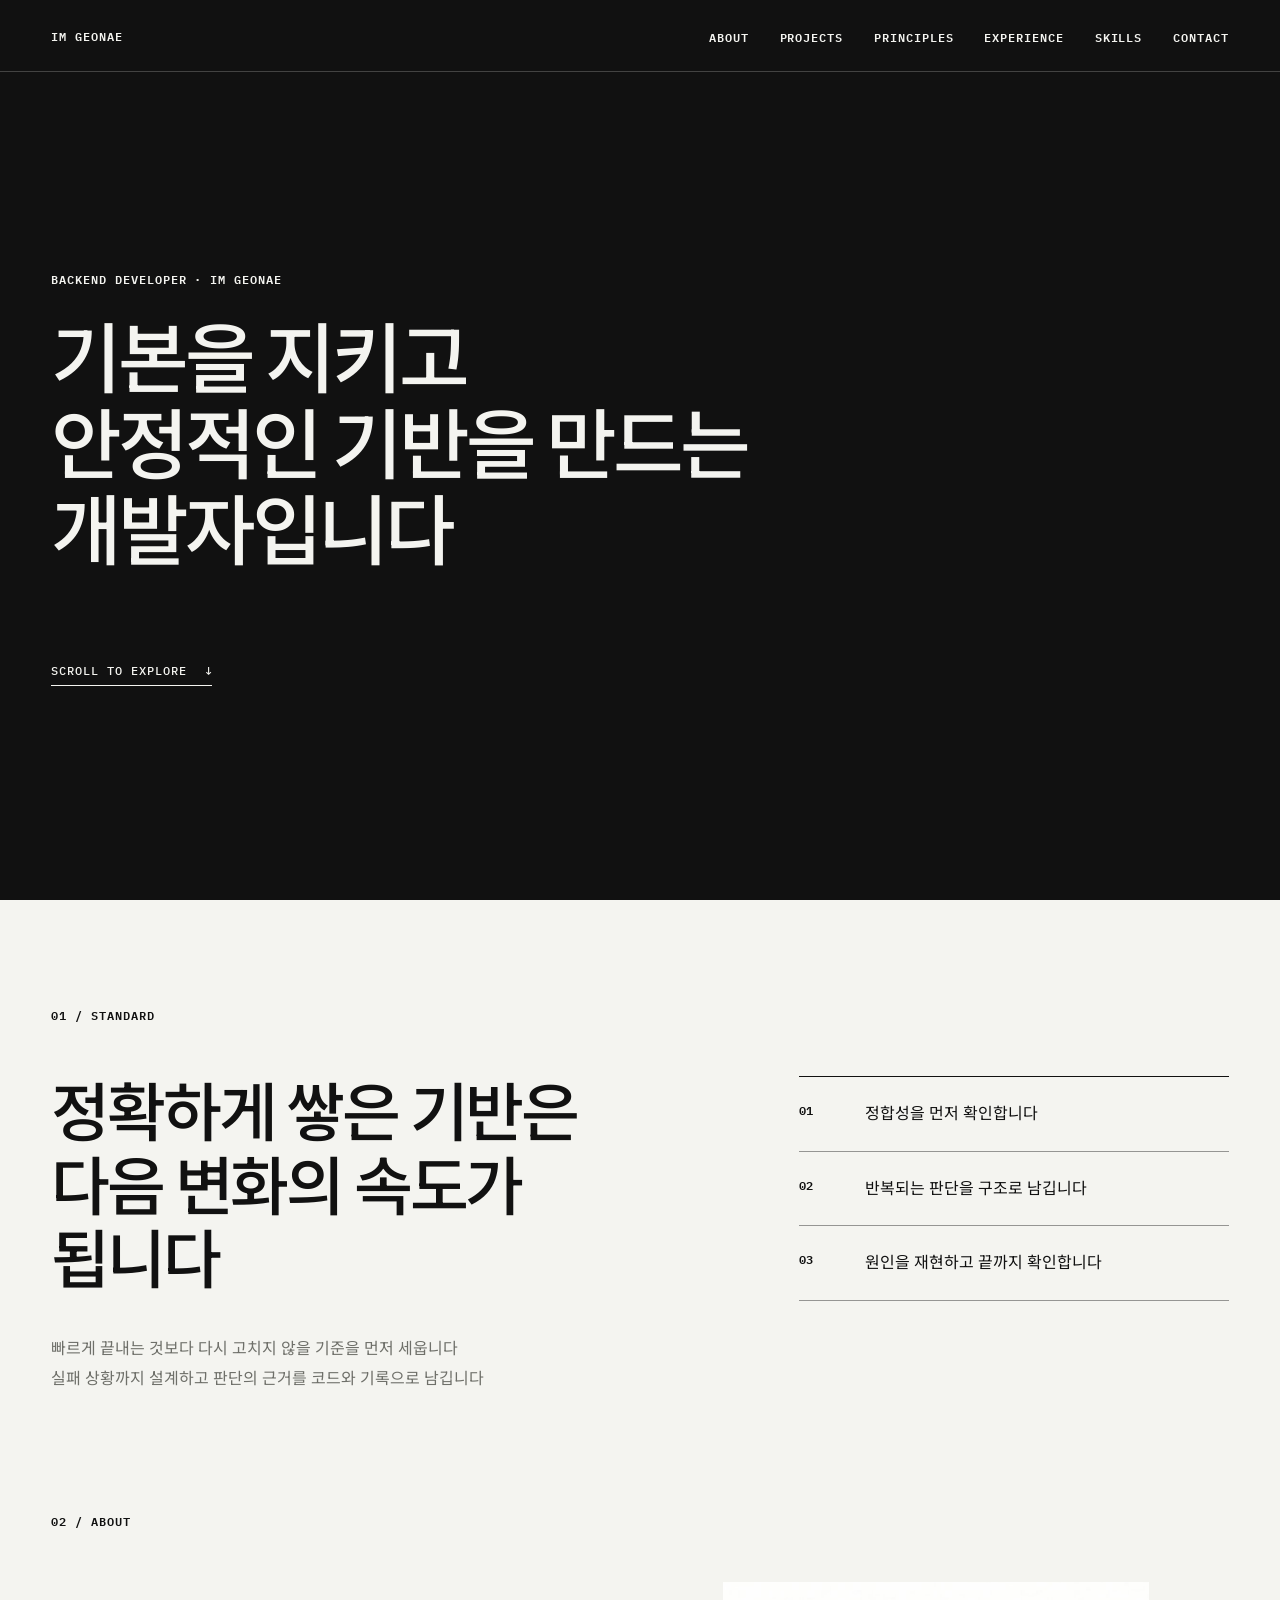
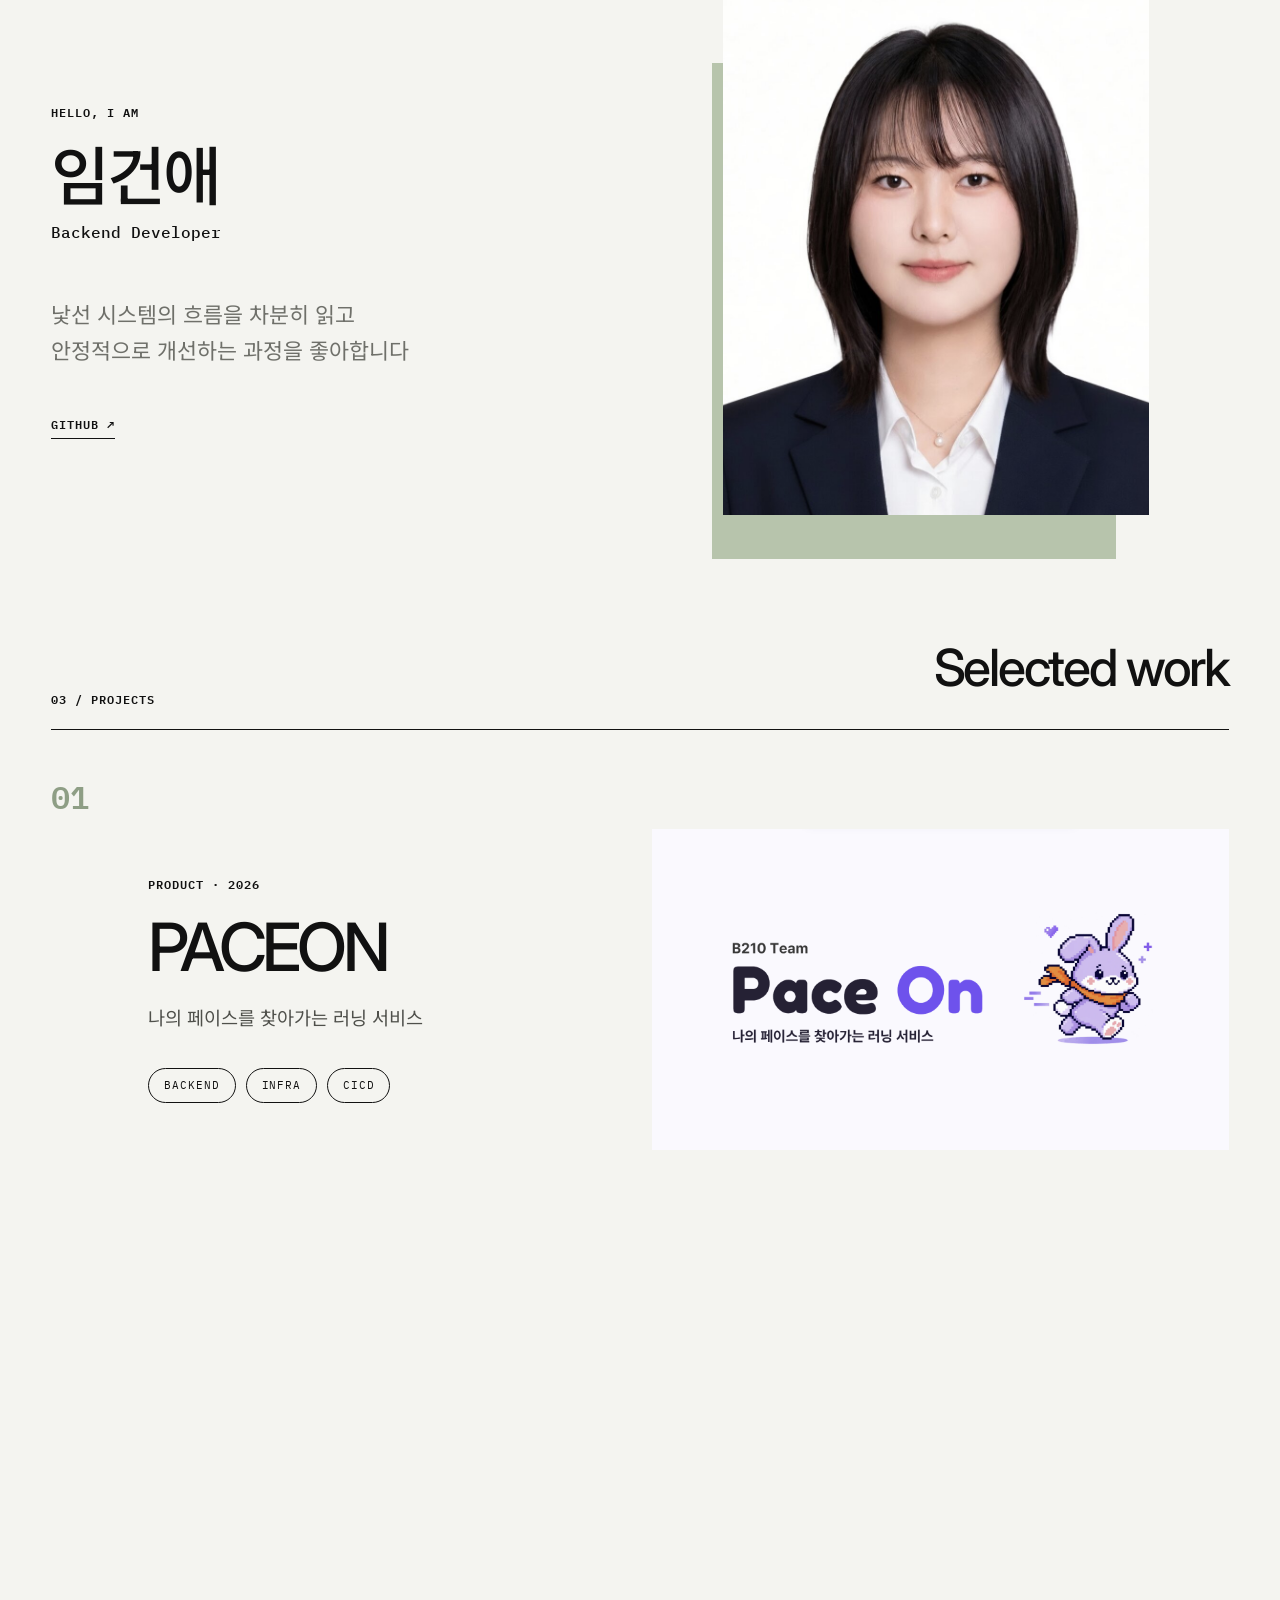
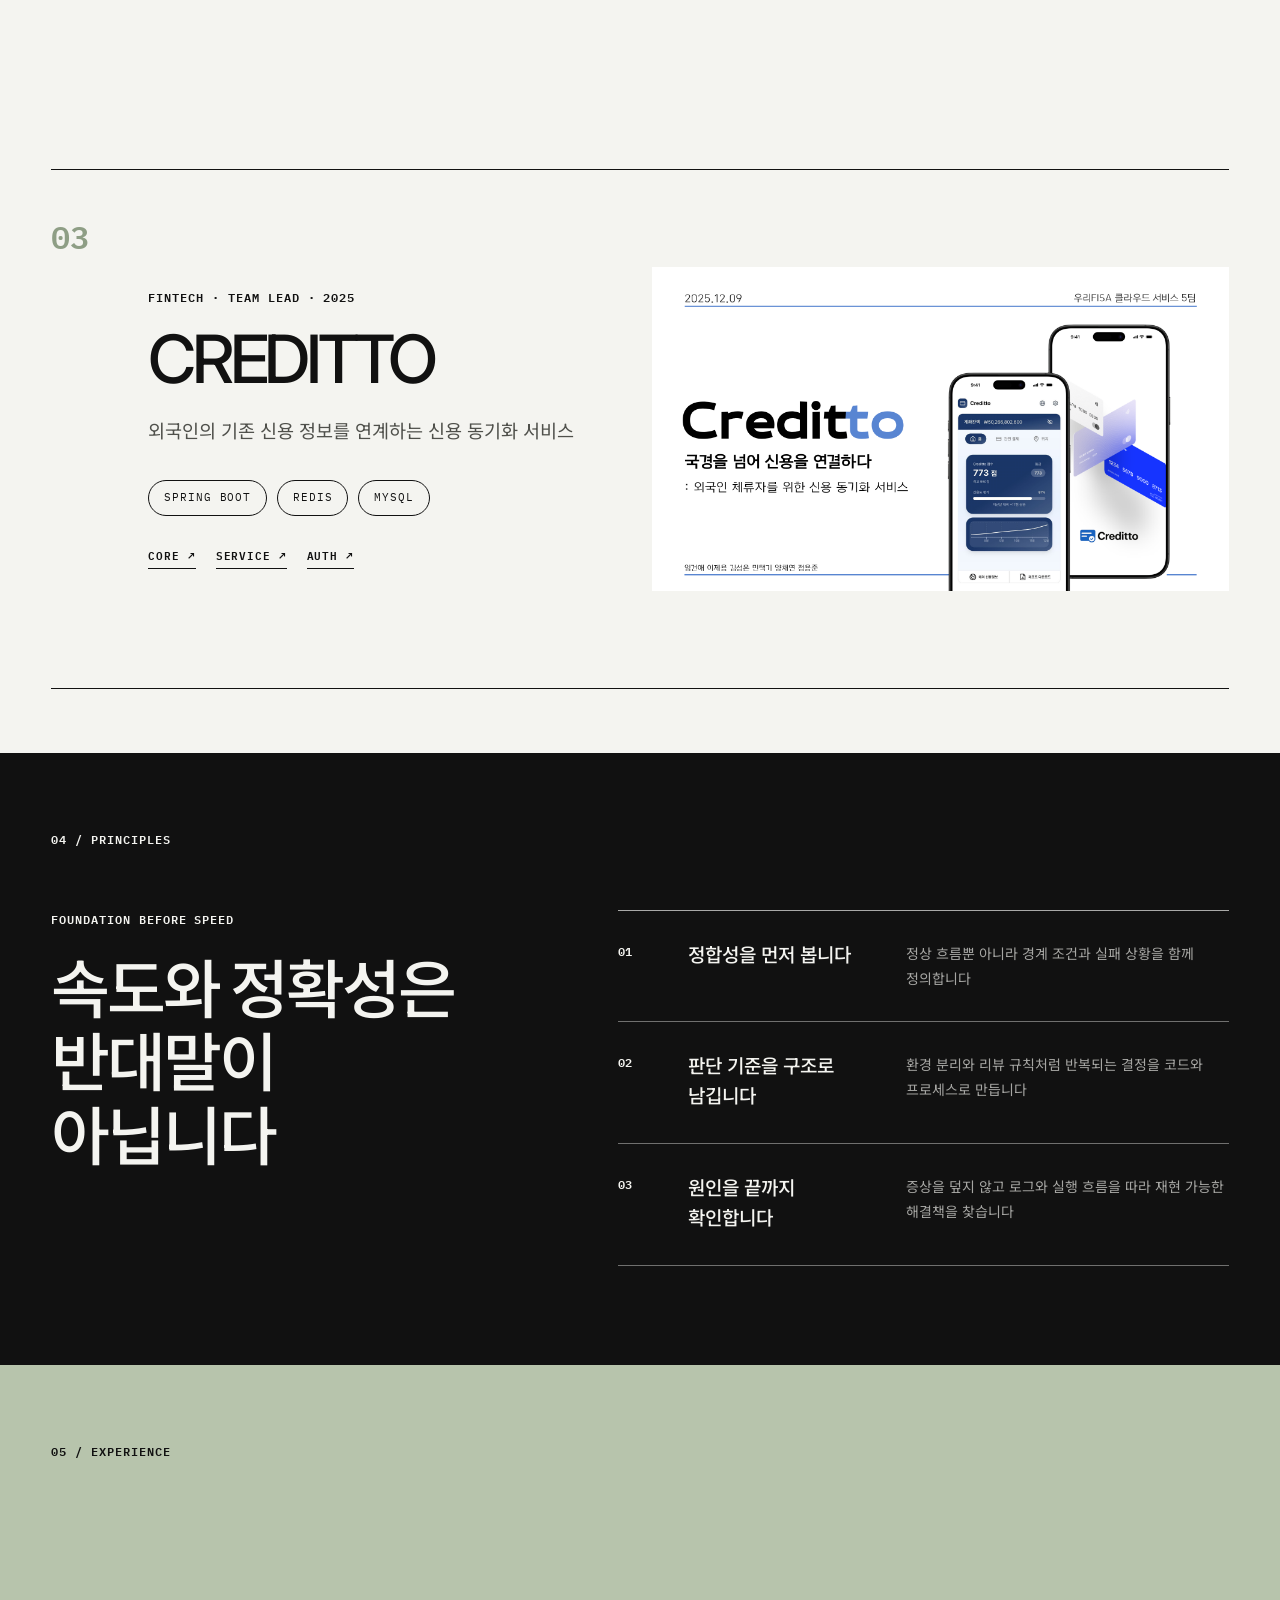
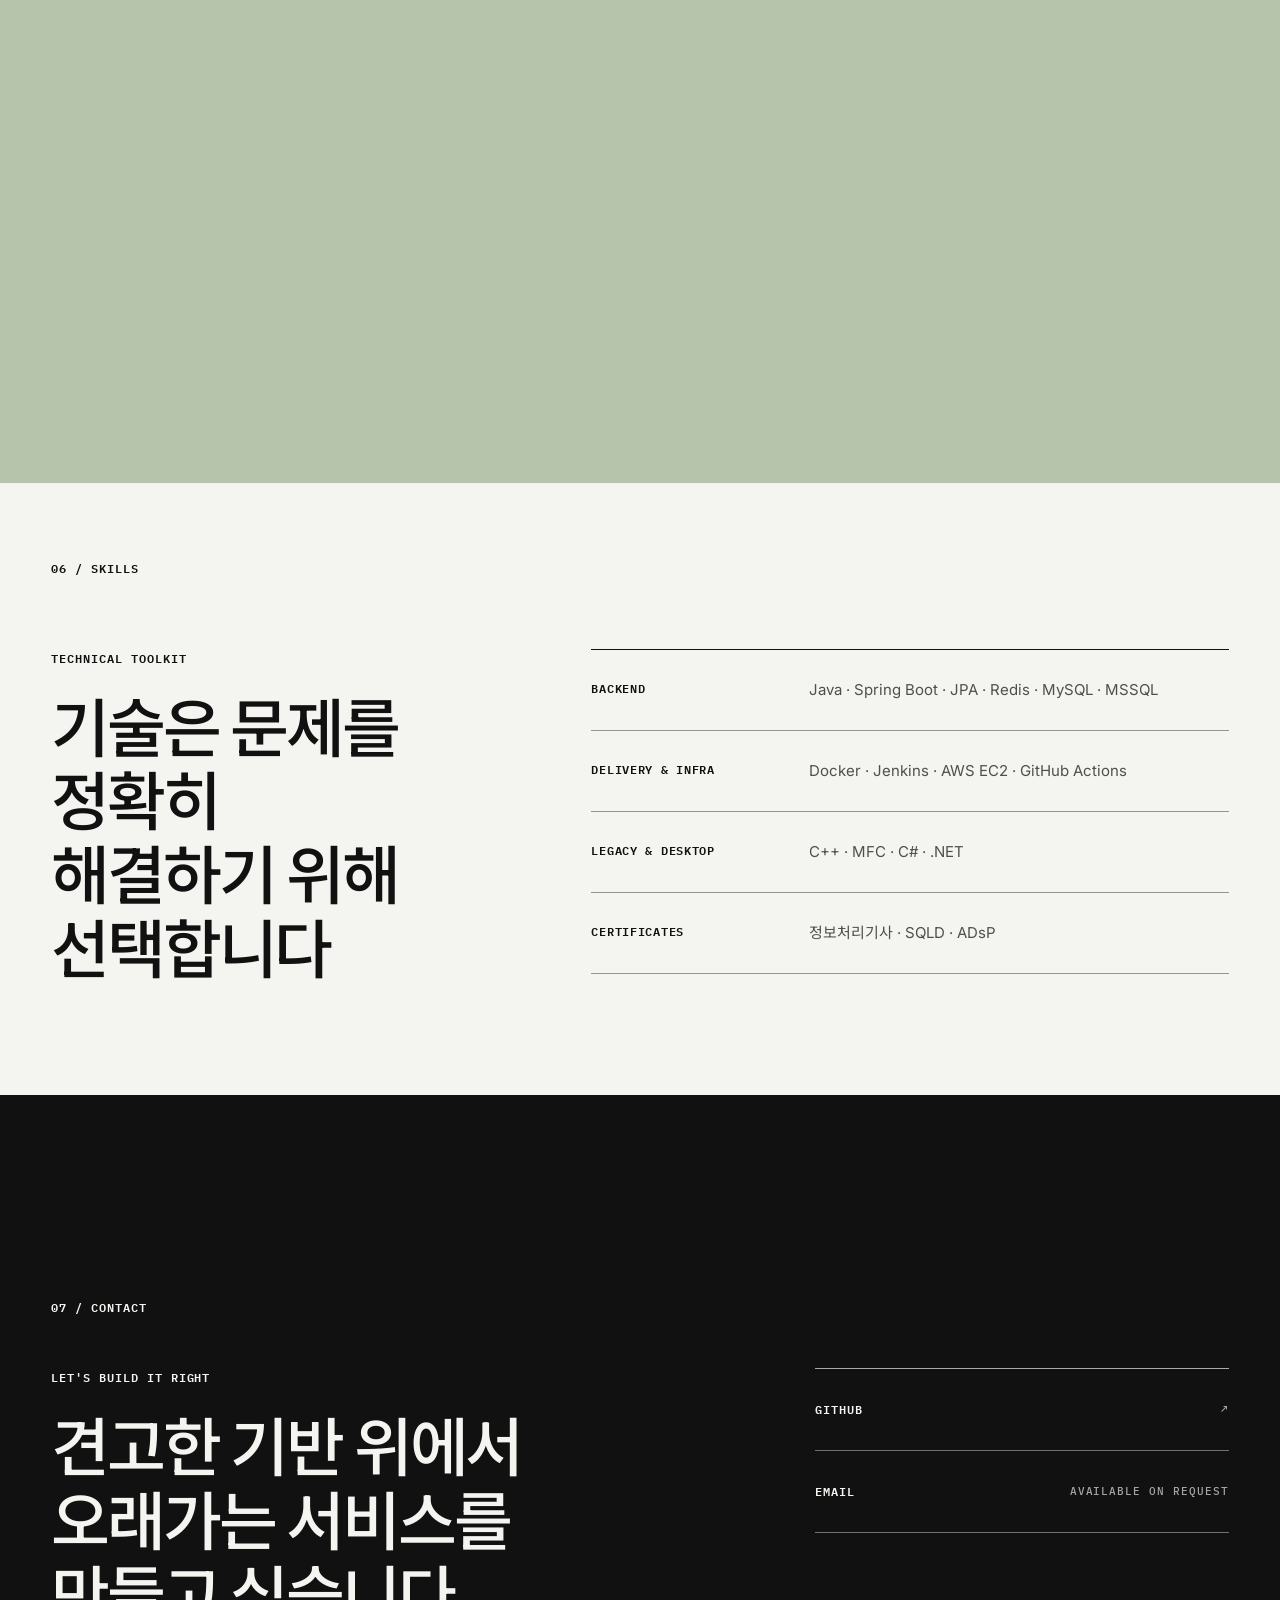
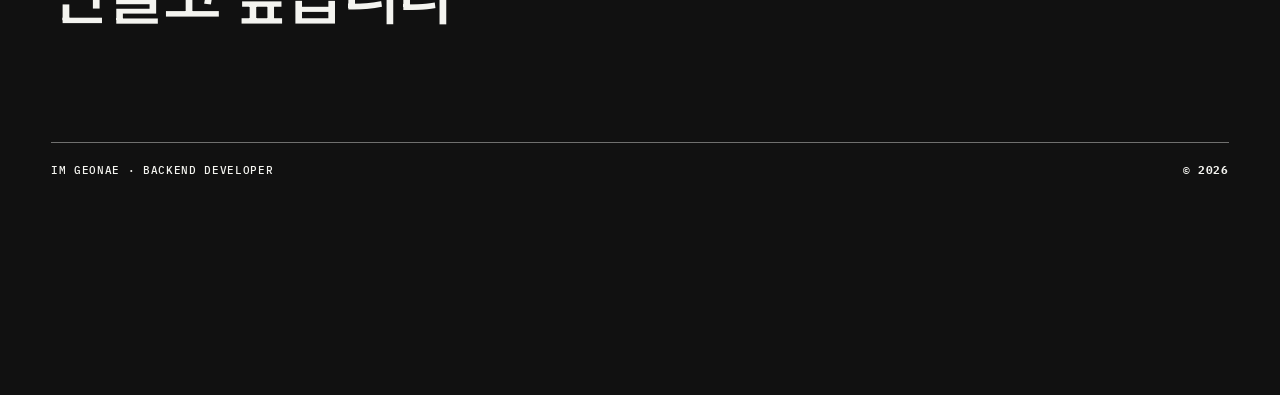
==== index.html @ 6688922f "Tighten about section spacing" ====
<!doctype html>
<html lang="ko">
  <head>
    <meta charset="UTF-8" />
    <meta name="viewport" content="width=device-width, initial-scale=1.0" />
    <meta name="description" content="기본과 안정성을 중시하는 백엔드 개발자 임건애의 포트폴리오" />
    <meta name="theme-color" content="#111111" />
    <link rel="icon" type="image/svg+xml" href="assets/favicon.svg" />
    <meta property="og:title" content="임건애 | Backend Developer" />
    <meta property="og:description" content="정확한 기반으로 오래가는 시스템을 만듭니다" />
    <meta property="og:type" content="website" />
    <meta property="og:url" content="https://wo-oaw.github.io" />
    <link rel="canonical" href="https://wo-oaw.github.io" />
    <link rel="preconnect" href="https://fonts.googleapis.com" />
    <link rel="preconnect" href="https://fonts.gstatic.com" crossorigin />
    <link href="https://fonts.googleapis.com/css2?family=IBM+Plex+Mono:wght@400;500;600&amp;family=Inter:wght@400;500;600;700&amp;family=Noto+Sans+KR:wght@400;500;600;700&amp;display=swap" rel="stylesheet" />
    <link rel="stylesheet" href="styles.css?v=20261018-about-spacing-1" />
    <title>임건애 | Backend Developer</title>
  </head>
  <body>
    <a class="skip-link" href="#main">본문으로 바로가기</a>

    <header class="site-header" data-header>
      <a class="brand" href="#top" aria-label="처음으로">IM GEONAE</a>
      <button class="menu-button" type="button" aria-expanded="false" aria-controls="site-nav">
        <span>MENU</span>
      </button>
      <nav class="site-nav" id="site-nav" aria-label="주요 메뉴">
        <a href="#about">ABOUT</a>
        <a href="#projects">PROJECTS</a>
        <a href="#principles">PRINCIPLES</a>
        <a href="#experience">EXPERIENCE</a>
        <a href="#skills">SKILLS</a>
        <a href="#contact">CONTACT</a>
      </nav>
    </header>

    <main id="main">
      <section class="intro dark-section" id="top" data-theme="dark" aria-labelledby="intro-title">
        <div class="intro-inner reveal">
          <p class="eyebrow">BACKEND DEVELOPER · IM GEONAE</p>
          <h1 id="intro-title">기본을 지키고<br />안정적인 기반을 <span class="mobile-line">만드는</span><br />개발자입니다</h1>
          <a class="text-link" href="#about">SCROLL TO EXPLORE <span aria-hidden="true">↓</span></a>
        </div>
      </section>

      <section class="statement section-shell" data-theme="light" aria-labelledby="statement-title">
        <div class="section-index">01 / STANDARD</div>
        <div class="statement-copy reveal">
          <h2 id="statement-title">정확하게 쌓은 기반은<br />다음 변화의 속도가 됩니다</h2>
          <p>빠르게 끝내는 것보다 다시 고치지 않을 기준을 먼저 세웁니다<br />실패 상황까지 설계하고 판단의 근거를 코드와 기록으로 남깁니다</p>
        </div>
        <dl class="standard-list reveal">
          <div><dt>01</dt><dd>정합성을 먼저 확인합니다</dd></div>
          <div><dt>02</dt><dd>반복되는 판단을 구조로 남깁니다</dd></div>
          <div><dt>03</dt><dd>원인을 재현하고 끝까지 확인합니다</dd></div>
        </dl>
      </section>

      <section class="about section-shell" id="about" data-theme="light" aria-labelledby="about-title">
        <div class="section-index">02 / ABOUT</div>
        <div class="about-copy reveal">
          <p class="eyebrow">HELLO, I AM</p>
          <h2 id="about-title">임건애</h2>
          <p class="about-role">Backend Developer</p>
          <p class="about-description">낯선 시스템의 흐름을 차분히 읽고<br />안정적으로 개선하는 과정을 좋아합니다</p>
          <a class="inline-link" href="https://github.com/wo-oaw" target="_blank" rel="noreferrer">GITHUB <span aria-hidden="true">↗</span></a>
        </div>
        <figure class="portrait reveal">
          <span aria-hidden="true"></span>
          <img src="assets/profile-geonae.jpeg" alt="백엔드 개발자 임건애" />
        </figure>
      </section>

      <section class="projects section-shell" id="projects" data-theme="light" aria-labelledby="projects-title">
        <div class="projects-heading reveal">
          <div class="section-index">03 / PROJECTS</div>
          <h2 id="projects-title">Selected work</h2>
        </div>

        <article class="project-row reveal">
          <div class="project-number">01</div>
          <div class="project-copy">
            <p class="project-type">PRODUCT · 2026</p>
            <h3>PACEON</h3>
            <p class="project-summary">나의 페이스를 찾아가는 러닝 서비스</p>
            <ul class="tag-list" aria-label="PaceOn 기술 영역">
              <li>BACKEND</li><li>INFRA</li><li>CICD</li>
            </ul>
          </div>
          <a class="project-media paceon-media" href="projects/paceon/" aria-label="PaceOn 프로젝트 상세 보기">
            <img src="assets/paceon-cover.png" alt="PaceOn 러닝 서비스 대표 이미지" />
          </a>
        </article>

        <article class="project-row reveal">
          <div class="project-number">02</div>
          <div class="project-copy">
            <p class="project-type">AI REALTIME COMMUNICATION · 2026</p>
            <h3>CALL ME BABY</h3>
            <p class="project-summary">영상통화와 AI 대화 주제, 공동 그림판, 그림일기를 연결한 가족 서비스</p>
            <ul class="tag-list" aria-label="Call Me Baby 기술 영역">
              <li>BACKEND</li><li>REDIS</li><li>AWS</li>
            </ul>
          </div>
          <a class="project-media callmebaby-media" href="projects/callmebaby/" aria-label="Call Me Baby 프로젝트 상세 보기">
            <img src="assets/callmebaby/cover-slide.png" alt="멀　　리 있어도, 마음은 늘 가까이 — 콜미베이비 발표 표지" loading="lazy" />
          </a>
        </article>

        <article class="project-row reveal" id="creditto">
          <div class="project-number">03</div>
          <div class="project-copy">
            <p class="project-type">FINTECH · TEAM LEAD · 2025</p>
            <h3>CREDITTO</h3>
            <p class="project-summary">외국인의 기존 신용 정보를 연계하는 신용 동기화 서비스</p>
            <ul class="tag-list" aria-label="Creditto 기술 영역">
              <li>SPRING BOOT</li><li>REDIS</li><li>MYSQL</li>
            </ul>
            <div class="project-links" aria-label="Creditto 저장소">
              <a href="https://github.com/Creditto-FISA/Core-BE" target="_blank" rel="noreferrer">CORE ↗</a>
              <a href="https://github.com/Creditto-FISA/Creditto-BE" target="_blank" rel="noreferrer">SERVICE ↗</a>
              <a href="https://github.com/Creditto-FISA/Auth-BE" target="_blank" rel="noreferrer">AUTH ↗</a>
            </div>
          </div>
          <a class="project-media" href="https://github.com/Creditto-FISA/Core-BE" target="_blank" rel="noreferrer" aria-label="Creditto Core 저장소 열기">
            <img src="assets/creditto-cover.png" alt="Creditto 신용 동기화 서비스 발표 표지" />
          </a>
        </article>
      </section>

      <section class="principles dark-section section-shell" id="principles" data-theme="dark" aria-labelledby="principles-title">
        <div class="section-index">04 / PRINCIPLES</div>
        <div class="principles-heading reveal">
          <p class="eyebrow">FOUNDATION BEFORE SPEED</p>
          <h2 id="principles-title">속도와 정확성은<br />반대말이 아닙니다</h2>
        </div>
        <ol class="principle-list">
          <li class="reveal"><span>01</span><h3>정합성을 먼저 봅니다</h3><p>정상 흐름뿐 아니라 경계 조건과 실패 상황을 함께 정의합니다</p></li>
          <li class="reveal"><span>02</span><h3>판단 기준을 구조로 남깁니다</h3><p>환경 분리와 리뷰 규칙처럼 반복되는 결정을 코드와 프로세스로 만듭니다</p></li>
          <li class="reveal"><span>03</span><h3>원인을 끝까지 확인합니다</h3><p>증상을 덮지 않고 로그와 실행 흐름을 따라 재현 가능한 해결책을 찾습니다</p></li>
        </ol>
      </section>

      <section class="experience section-shell" id="experience" data-theme="sage" aria-labelledby="experience-title">
        <div class="section-index">05 / EXPERIENCE</div>
        <div class="experience-heading reveal">
          <p class="eyebrow">LEARN · BUILD · IMPROVE</p>
          <h2 id="experience-title">낯선 시스템을 읽고<br />안정적으로 개선해 왔습니다</h2>
        </div>
        <ol class="timeline">
          <li class="reveal"><time>2018.03 — 2025.02</time><div><h3>동덕여자대학교 컴퓨터학과</h3><p>소프트웨어 개발에 필요한 전공 기반을 쌓고 프로젝트와 실무 경험으로 확장했습니다</p></div></li>
          <li class="reveal"><time>2023.12 — 2024.12</time><div><h3>건설사 연구팀 · 1인 개발자</h3><p>C++ MFC ERP/CAD와 C#/.NET, MSSQL 환경을 분석하고 장애를 재현해 로그인 실패 문제를 복구했습니다</p></div></li>
          <li class="reveal"><time>2025.07 — 2025.12</time><div><h3>우리FIS 아카데미 · 클라우드 서비스 5기</h3><p>금융 도메인 기반 백엔드와 인프라를 학습하고 팀장으로 서비스 구조와 협업 기준을 정리했습니다</p></div></li>
          <li class="reveal"><time>2026.01 —</time><div><h3>삼성 청년 SW·AI 아카데미 · 15기</h3><p>알고리즘과 CS 기본기를 다지고 백엔드·인프라 프로젝트로 구현의 근거를 넓히고 있습니다</p></div></li>
        </ol>
      </section>

      <section class="skills section-shell" id="skills" data-theme="light" aria-labelledby="skills-title">
        <div class="section-index">06 / SKILLS</div>
        <div class="skills-heading reveal">
          <p class="eyebrow">TECHNICAL TOOLKIT</p>
          <h2 id="skills-title">기술은 문제를 정확히<br />해결하기 위해 선택합니다</h2>
        </div>
        <dl class="skill-list reveal">
          <div><dt>BACKEND</dt><dd>Java · Spring Boot · JPA · Redis · MySQL · MSSQL</dd></div>
          <div><dt>DELIVERY &amp; INFRA</dt><dd>Docker · Jenkins · AWS EC2 · GitHub Actions</dd></div>
          <div><dt>LEGACY &amp; DESKTOP</dt><dd>C++ · MFC · C# · .NET</dd></div>
          <div><dt>CERTIFICATES</dt><dd>정보처리기사 · SQLD · ADsP</dd></div>
        </dl>
      </section>

      <section class="contact dark-section section-shell" id="contact" data-theme="dark" aria-labelledby="contact-title">
        <div class="section-index">07 / CONTACT</div>
        <div class="contact-copy reveal">
          <p class="eyebrow">LET'S BUILD IT RIGHT</p>
          <h2 id="contact-title">견고한 기반 위에서<br />오래가는 서비스를 만들고 싶습니다</h2>
        </div>
        <div class="contact-links reveal">
          <a href="https://github.com/wo-oaw" target="_blank" rel="noreferrer"><span>GITHUB</span><b>↗</b></a>
          <div><span>EMAIL</span><b>AVAILABLE ON REQUEST</b></div>
        </div>
        <footer><span>IM GEONAE · BACKEND DEVELOPER</span><span>© <b data-year>2026</b></span></footer>
      </section>
    </main>

    <script src="script.js?v=20261014-2"></script>
  </body>
</html>
---- styles.css ----
:root {
  --ink: #111111;
  --paper: #f4f4f0;
  --sage: #b7c4ac;
  --muted: #6f706a;
  --line: rgb(17 17 17 / 42%);
  --header-height: 72px;
  --gutter: clamp(24px, 4vw, 68px);
  --content-width: 1480px;
  --mono: "IBM Plex Mono", ui-monospace, monospace;
  --sans: "Inter", "Noto Sans KR", -apple-system, BlinkMacSystemFont, "Segoe UI", sans-serif;
}

* { box-sizing: border-box; }

html {
  scroll-behavior: smooth;
  scroll-padding-top: var(--header-height);
}

body {
  margin: 0;
  overflow-x: hidden;
  color: var(--ink);
  background: var(--paper);
  font-family: var(--sans);
  font-size: 16px;
  line-height: 1.6;
  word-break: keep-all;
  -webkit-font-smoothing: antialiased;
}

body.menu-open { overflow: hidden; }
a { color: inherit; text-decoration: none; }
img { display: block; max-width: 100%; }
h1, h2, h3, p, figure, dl, dd, dt, ol, ul { margin: 0; }
ol, ul { padding: 0; list-style: none; }
button { color: inherit; font: inherit; }

.skip-link {
  position: fixed;
  z-index: 100;
  top: 12px;
  left: 16px;
  padding: 9px 14px;
  color: var(--paper);
  background: var(--ink);
  font: 600 12px/1 var(--mono);
  transform: translateY(-180%);
}

.skip-link:focus { transform: none; }

.site-header {
  position: fixed;
  z-index: 50;
  top: 0;
  left: 0;
  display: flex;
  width: 100%;
  height: var(--header-height);
  align-items: center;
  justify-content: space-between;
  padding: 0 var(--gutter);
  border-bottom: 1px solid rgb(244 244 240 / 35%);
  color: var(--paper);
  transition: color 220ms ease, background 220ms ease, border-color 220ms ease;
}

.site-header[data-current-theme="light"],
.site-header[data-current-theme="sage"] {
  color: var(--ink);
  background: rgb(244 244 240 / 88%);
  border-color: rgb(17 17 17 / 28%);
  backdrop-filter: blur(14px);
}

.site-header[data-current-theme="dark"] {
  color: var(--paper);
  background: rgb(17 17 17 / 94%);
  border-color: rgb(244 244 240 / 22%);
  backdrop-filter: blur(14px);
}

.site-header[data-current-theme="sage"] { background: rgb(183 196 172 / 90%); }

.brand,
.site-nav a,
.menu-button {
  font: 600 12px/1 var(--mono);
  letter-spacing: .08em;
}

.brand { white-space: nowrap; }

.site-nav {
  display: flex;
  align-items: center;
  gap: clamp(20px, 2.4vw, 42px);
}

.site-nav a {
  position: relative;
  padding: 28px 0 25px;
}

.site-nav a::after {
  position: absolute;
  right: 0;
  bottom: 19px;
  left: 0;
  height: 4px;
  background: var(--sage);
  content: "";
  transform: scaleX(0);
  transform-origin: left;
  transition: transform 180ms ease;
}

.site-nav a:hover::after,
.site-nav a.is-active::after { transform: scaleX(1); }

.site-header[data-current-theme="sage"] .site-nav a::after { background: var(--ink); }

.menu-button {
  display: none;
  padding: 0;
  border: 0;
  background: transparent;
}

.dark-section { color: var(--paper); background: var(--ink); }

.section-shell {
  position: relative;
  min-height: 68svh;
  padding: clamp(76px, 6vw, 92px) var(--gutter) clamp(72px, 7vw, 108px);
}

.section-shell > * {
  width: min(100%, var(--content-width));
  margin-right: auto;
  margin-left: auto;
}

.section-index,
.eyebrow,
.project-type,
.tag-list,
.project-links,
.timeline time {
  font-family: var(--mono);
  letter-spacing: .08em;
}

.section-index {
  margin-bottom: clamp(34px, 4vw, 56px);
  font-size: 12px;
  font-weight: 600;
}

.eyebrow {
  font-size: 12px;
  font-weight: 600;
}

.intro {
  position: relative;
  display: grid;
  min-height: 100svh;
  align-items: center;
  padding: calc(var(--header-height) + 56px) var(--gutter) 72px;
}

.intro-inner {
  width: min(100%, var(--content-width));
  margin: 0 auto;
}

.intro h1 {
  max-width: 1080px;
  margin-top: 28px;
  font-size: clamp(46px, 6vw, 92px);
  font-weight: 500;
  line-height: 1.12;
  letter-spacing: -.055em;
}

.mobile-line { display: inline; }

.text-link {
  display: inline-flex;
  gap: 18px;
  align-items: center;
  margin-top: clamp(64px, 10vh, 120px);
  padding-bottom: 8px;
  border-bottom: 1px solid currentColor;
  font: 500 12px/1 var(--mono);
  letter-spacing: .08em;
}

.statement {
  display: grid;
  grid-template-columns: minmax(0, 1fr) minmax(320px, .68fr);
  column-gap: clamp(60px, 9vw, 150px);
  align-content: center;
  background: var(--paper);
}

.statement .section-index { grid-column: 1 / -1; }

.statement-copy h2,
.about-copy h2,
.principles-heading h2,
.experience-heading h2,
.skills-heading h2,
.contact-copy h2 {
  font-size: clamp(38px, 5vw, 76px);
  font-weight: 500;
  line-height: 1.15;
  letter-spacing: -.05em;
}

.statement-copy p {
  margin-top: 36px;
  color: var(--muted);
  font-size: clamp(15px, 1.25vw, 19px);
  line-height: 1.9;
}

.standard-list { border-top: 1px solid var(--ink); }

.standard-list div {
  display: grid;
  grid-template-columns: 48px 1fr;
  gap: 18px;
  padding: 24px 0;
  border-bottom: 1px solid var(--line);
}

.standard-list dt { font: 600 12px/1.6 var(--mono); }
.standard-list dd { font-size: 16px; }

.about {
  display: grid;
  min-height: 0;
  grid-template-columns: minmax(300px, .8fr) minmax(360px, 1.2fr);
  column-gap: clamp(64px, 10vw, 160px);
  align-items: center;
  padding-top: 0;
  padding-bottom: 0;
  background: var(--paper);
}

.about .section-index { grid-column: 1 / -1; align-self: start; }
.about-copy h2 { margin-top: 18px; }
.about-role { margin-top: 8px; font: 500 16px/1.4 var(--mono); }

.about-description {
  margin-top: 54px;
  color: var(--muted);
  font-size: clamp(18px, 1.7vw, 25px);
  line-height: 1.65;
}

.inline-link {
  display: inline-block;
  margin-top: 48px;
  padding-bottom: 8px;
  border-bottom: 1px solid var(--ink);
  font: 600 12px/1 var(--mono);
  letter-spacing: .08em;
}

.portrait {
  position: relative;
  width: min(100%, 470px);
  justify-self: end;
  padding: 0 0 7% 7%;
}

.portrait span {
  position: absolute;
  right: 7%;
  bottom: 0;
  width: 86%;
  height: 86%;
  background: var(--sage);
}

.portrait img {
  position: relative;
  z-index: 1;
  width: 100%;
  aspect-ratio: 4 / 5;
  object-fit: cover;
  object-position: center 22%;
  filter: saturate(.9);
}

.projects {
  min-height: auto;
  padding-top: clamp(68px, 5vw, 82px);
  padding-bottom: clamp(64px, 5vw, 82px);
  padding-right: var(--gutter);
  padding-left: var(--gutter);
  background: var(--paper);
}

.projects-heading {
  display: flex;
  align-items: end;
  justify-content: space-between;
  gap: 30px;
  margin-bottom: 20px;
}

.projects-heading .section-index { margin: 0; }

.projects-heading h2 {
  font-size: clamp(32px, 4vw, 58px);
  font-weight: 500;
  letter-spacing: -.045em;
}

.project-row {
  position: relative;
  display: grid;
  grid-template-columns: 46px minmax(300px, .88fr) minmax(360px, 1.12fr);
  gap: clamp(26px, 4vw, 68px);
  min-height: clamp(360px, 58svh, 520px);
  align-items: center;
  padding: clamp(36px, 4vw, 56px) 0;
  border-top: 1px solid var(--ink);
}

.project-row[id] { scroll-margin-top: calc(var(--header-height) + 12px); }
.project-row:last-child { border-bottom: 1px solid var(--ink); }
.project-number { align-self: start; color: #8e9e85; font: 600 clamp(22px, 2.5vw, 38px)/1 var(--mono); }
.project-type { font-size: 12px; font-weight: 600; }

.project-copy h3 {
  margin-top: 20px;
  font-size: clamp(44px, 5.2vw, 78px);
  font-weight: 500;
  line-height: .98;
  letter-spacing: -.065em;
}

.project-summary {
  max-width: 600px;
  margin-top: 24px;
  color: #4f504b;
  font-size: clamp(16px, 1.45vw, 22px);
  line-height: 1.6;
}

.tag-list {
  display: flex;
  flex-wrap: wrap;
  gap: 10px;
  margin-top: 34px;
  font-size: 11px;
}

.tag-list li { padding: 8px 15px; border: 1px solid var(--ink); border-radius: 999px; }

.project-links {
  display: flex;
  flex-wrap: wrap;
  gap: 20px;
  margin-top: 30px;
  font-size: 11px;
  font-weight: 600;
}

.project-links a { padding-bottom: 5px; border-bottom: 1px solid var(--ink); }

.project-media {
  display: flex;
  width: 100%;
  min-height: 240px;
  align-items: center;
  justify-content: center;
  overflow: hidden;
  background: #efeff1;
}

.project-media img {
  width: 100%;
  height: auto;
  max-height: 340px;
  object-fit: contain;
  transition: transform 300ms ease;
}

.project-media:hover img { transform: scale(1.018); }
.paceon-media { background: #f8f7fc; }
.callmebaby-media { background: #fff9ee; }

.principles {
  display: grid;
  grid-template-columns: minmax(300px, .85fr) minmax(420px, 1.15fr);
  column-gap: clamp(60px, 9vw, 150px);
  align-items: start;
}

.principles .section-index { grid-column: 1 / -1; }
.principles-heading h2 { margin-top: 24px; }
.principle-list { border-top: 1px solid rgb(244 244 240 / 68%); }

.principle-list li {
  display: grid;
  grid-template-columns: 46px minmax(180px, .75fr) minmax(220px, 1.25fr);
  gap: 24px;
  align-items: start;
  padding: 30px 0;
  border-bottom: 1px solid rgb(244 244 240 / 42%);
}

.principle-list span { font: 600 12px/1.7 var(--mono); }
.principle-list h3 { font-size: 19px; font-weight: 500; }
.principle-list p { color: rgb(244 244 240 / 66%); font-size: 14px; line-height: 1.8; }

.experience {
  display: grid;
  grid-template-columns: minmax(300px, .78fr) minmax(520px, 1.22fr);
  column-gap: clamp(60px, 8vw, 130px);
  align-items: start;
  background: var(--sage);
}

.experience .section-index { grid-column: 1 / -1; }
.experience-heading h2 { margin-top: 24px; }
.timeline {
  position: relative;
  padding-left: 58px;
}

.timeline li {
  position: relative;
  display: grid;
  grid-template-columns: 155px 1fr;
  gap: 22px;
  min-height: 132px;
  padding: 0 0 clamp(34px, 3.5vw, 52px);
}

.timeline li:last-child {
  min-height: 0;
  padding-bottom: 0;
}

.timeline li::before {
  position: absolute;
  top: 2px;
  left: -58px;
  z-index: 1;
  width: 12px;
  height: 12px;
  border: 2px solid var(--ink);
  border-radius: 50%;
  background: var(--sage);
  content: "";
}

.timeline li:not(:last-child)::after {
  position: absolute;
  top: 8px;
  bottom: -8px;
  left: -52px;
  width: 1px;
  background: var(--ink);
  content: "";
}

.timeline time { color: #42463f; font-size: 11px; font-weight: 500; }
.timeline h3 { font-size: 18px; font-weight: 600; line-height: 1.5; }
.timeline p { margin-top: 9px; color: #42463f; font-size: 14px; line-height: 1.75; }

.skills {
  display: grid;
  grid-template-columns: minmax(300px, .8fr) minmax(520px, 1.2fr);
  column-gap: clamp(60px, 9vw, 150px);
  align-items: start;
  background: var(--paper);
}

.skills .section-index { grid-column: 1 / -1; }
.skills-heading h2 { margin-top: 24px; }
.skill-list { border-top: 1px solid var(--ink); }

.skill-list div {
  display: grid;
  grid-template-columns: 190px 1fr;
  gap: 28px;
  padding: 28px 0;
  border-bottom: 1px solid var(--line);
}

.skill-list dt { font: 600 12px/1.7 var(--mono); letter-spacing: .06em; }
.skill-list dd { color: #4f504b; font-size: 15px; }

.contact {
  display: grid;
  min-height: 100svh;
  grid-template-columns: minmax(300px, 1fr) minmax(340px, .65fr);
  column-gap: clamp(60px, 10vw, 170px);
  align-content: center;
}

.contact .section-index { grid-column: 1 / -1; }
.contact-copy h2 { max-width: 900px; margin-top: 24px; }
.contact-links { border-top: 1px solid rgb(244 244 240 / 68%); }

.contact-links > * {
  display: flex;
  min-height: 82px;
  align-items: center;
  justify-content: space-between;
  gap: 22px;
  border-bottom: 1px solid rgb(244 244 240 / 42%);
  font: 600 12px/1.4 var(--mono);
  letter-spacing: .08em;
}

.contact-links b { color: rgb(244 244 240 / 65%); font-size: 11px; font-weight: 500; }

.contact footer {
  display: flex;
  grid-column: 1 / -1;
  align-self: end;
  justify-content: space-between;
  gap: 30px;
  margin-top: 110px;
  padding-top: 20px;
  border-top: 1px solid rgb(244 244 240 / 42%);
  font: 500 11px/1.4 var(--mono);
  letter-spacing: .06em;
}

.reveal {
  opacity: 0;
  transform: translateY(20px);
  transition: opacity 650ms ease, transform 650ms ease;
}

.reveal.is-visible { opacity: 1; transform: none; }

:focus-visible { outline: 3px solid #3773e8; outline-offset: 4px; }

@media (max-width: 1050px) {
  .project-row { grid-template-columns: 36px minmax(270px, .9fr) minmax(320px, 1.1fr); gap: 28px; }
  .principles, .experience, .skills { column-gap: 54px; }
  .principle-list li { grid-template-columns: 38px 1fr; }
  .principle-list p { grid-column: 2; }
  .timeline li { grid-template-columns: 128px 1fr; gap: 16px; }
}

@media (max-width: 820px) {
  :root { --header-height: 62px; --gutter: 22px; }
  body { word-break: normal; overflow-wrap: break-word; }

  .site-header { background: rgb(17 17 17 / 92%); backdrop-filter: blur(12px); }
  .site-header[data-current-theme="light"],
  .site-header[data-current-theme="sage"] { background: rgb(244 244 240 / 94%); }
  .site-header[data-current-theme="sage"] { background: rgb(183 196 172 / 94%); }
  .menu-button { display: block; }

  .site-nav {
    position: fixed;
    top: var(--header-height);
    right: 0;
    left: 0;
    display: grid;
    gap: 0;
    padding: 14px var(--gutter) 24px;
    color: var(--ink);
    background: var(--paper);
    border-bottom: 1px solid var(--ink);
    transform: translateY(-130%);
    transition: transform 240ms ease;
  }

  .site-nav.is-open { transform: none; }
  .site-nav a { padding: 15px 0; border-bottom: 1px solid rgb(17 17 17 / 20%); }
  .site-nav a::after { display: none; }
  .section-shell { min-height: auto; padding-top: 76px; padding-bottom: 76px; }
  .section-index { margin-bottom: 36px; }
  .intro { padding-bottom: 54px; }
  .intro h1 { font-size: clamp(40px, 10vw, 62px); line-height: 1.17; }
  .mobile-line { display: block; }
  .mobile-line + br { display: none; }
  .text-link { margin-top: 70px; }

  .statement,
  .about,
  .principles,
  .experience,
  .skills,
  .contact { grid-template-columns: 1fr; }

  .statement-copy p br { display: none; }
  .standard-list { margin-top: 58px; }
  .about-copy { margin-bottom: 58px; }
  .about-description { margin-top: 36px; }
  .portrait { justify-self: start; width: min(100%, 440px); }
  .projects-heading { display: block; }
  .projects-heading h2 { margin-top: 14px; }

  .project-row {
    grid-template-columns: 34px 1fr;
    gap: 18px;
    min-height: auto;
    padding: 44px 0;
  }

  .project-copy { grid-column: 2; }
  .project-media { grid-column: 2 / -1; min-height: 0; margin-top: 18px; }
  .project-media img { max-height: none; }
  .principles-heading, .experience-heading, .skills-heading { margin-bottom: 58px; }
  .experience .section-index, .skills .section-index, .principles .section-index { grid-column: 1; }
  .timeline { padding-left: 42px; }
  .timeline li { grid-template-columns: 1fr; gap: 7px; min-height: 0; padding-bottom: 44px; }
  .timeline li::before { left: -42px; }
  .timeline li:not(:last-child)::after { left: -36px; }
  .skill-list div { grid-template-columns: 1fr; gap: 10px; }
  .contact { min-height: 100svh; align-content: center; }
  .contact-links { margin-top: 68px; }
  .contact footer { grid-column: 1; margin-top: 90px; }
}

@media (max-width: 480px) {
  .brand, .menu-button { font-size: 11px; }
  .intro h1 { font-size: clamp(36px, 10.6vw, 48px); }
  .statement-copy h2,
  .about-copy h2,
  .principles-heading h2,
  .experience-heading h2,
  .skills-heading h2,
  .contact-copy h2 { font-size: clamp(34px, 9.8vw, 46px); }
  .project-row { grid-template-columns: 28px 1fr; gap: 12px; }
  .project-copy h3 { font-size: clamp(39px, 12vw, 54px); }
  .project-summary { font-size: 15px; }
  .project-media { grid-column: 1 / -1; }
  .principle-list li { grid-template-columns: 32px 1fr; gap: 12px; }
  .contact footer { flex-direction: column; gap: 8px; }
}

@media (prefers-reduced-motion: reduce) {
  html { scroll-behavior: auto; }
  *, *::before, *::after {
    scroll-behavior: auto !important;
    transition-duration: .01ms !important;
    animation-duration: .01ms !important;
    animation-iteration-count: 1 !important;
  }
  .reveal { opacity: 1; transform: none; }
}
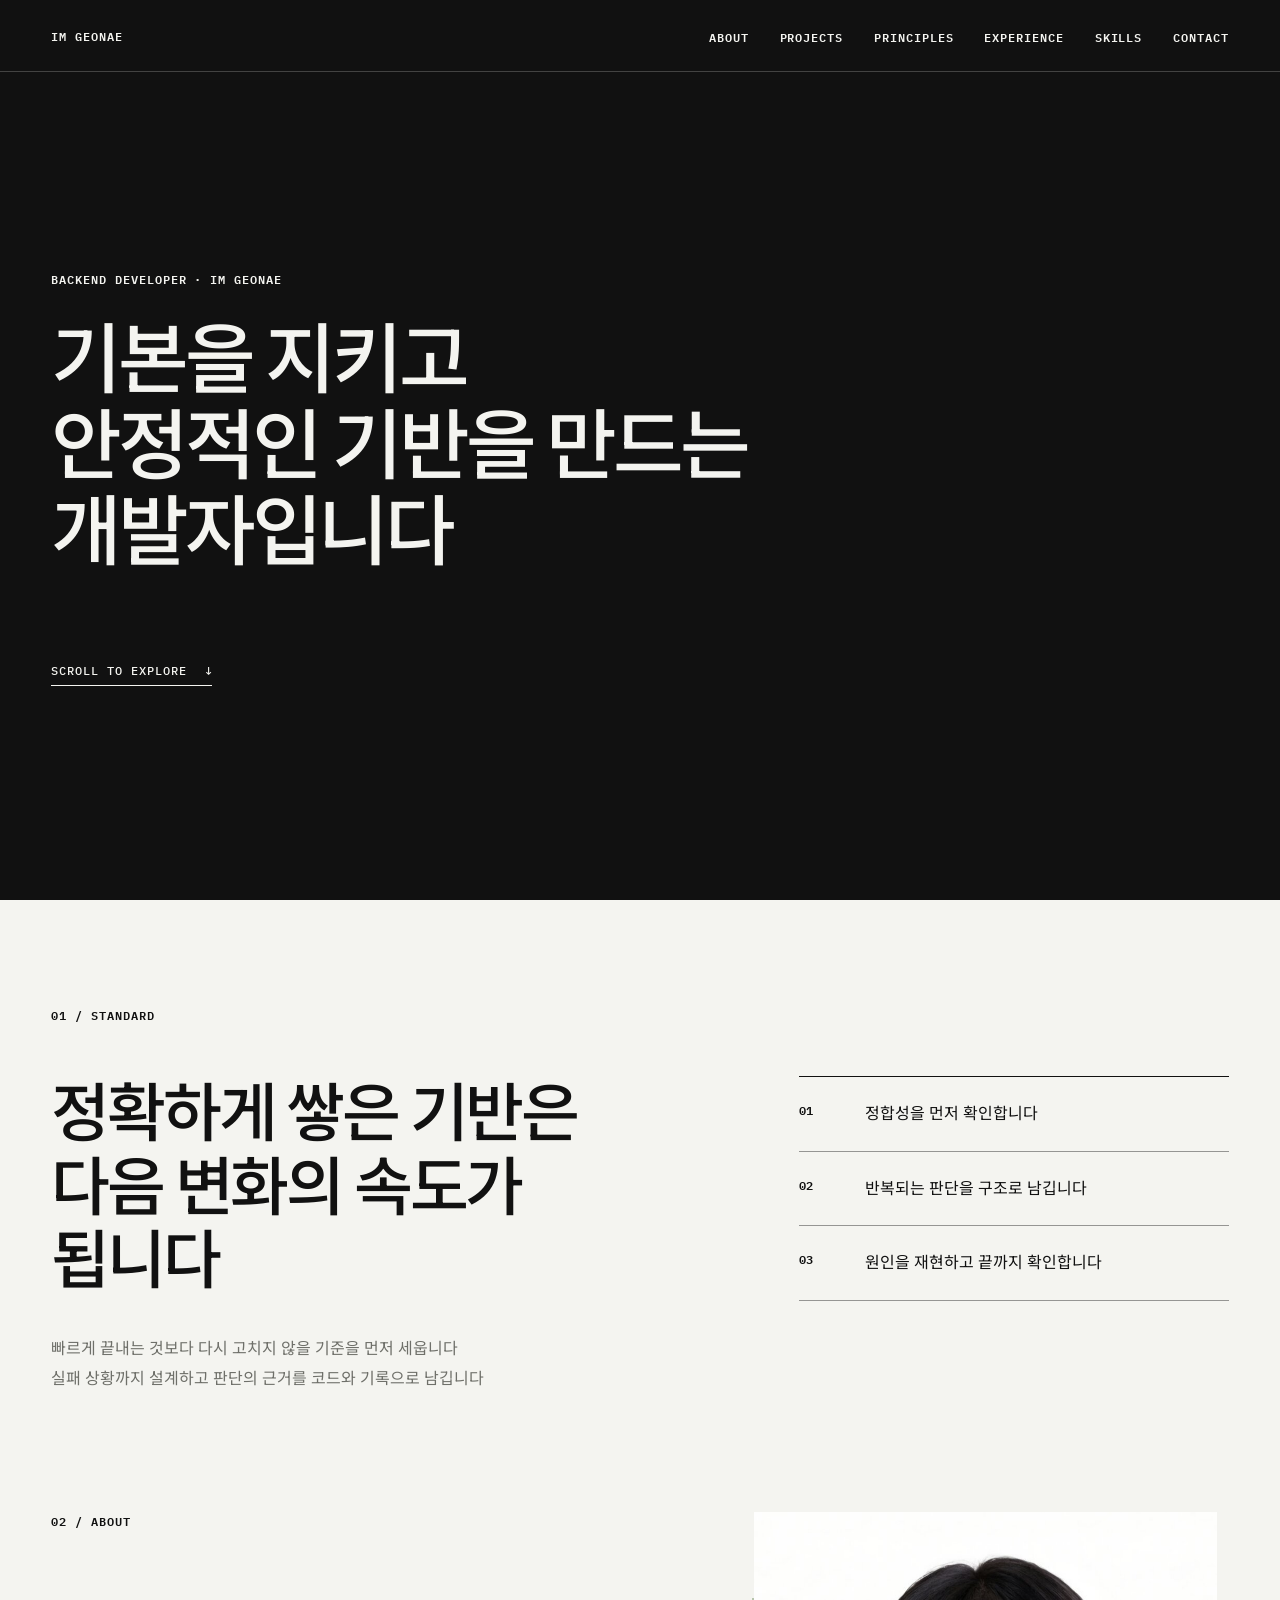
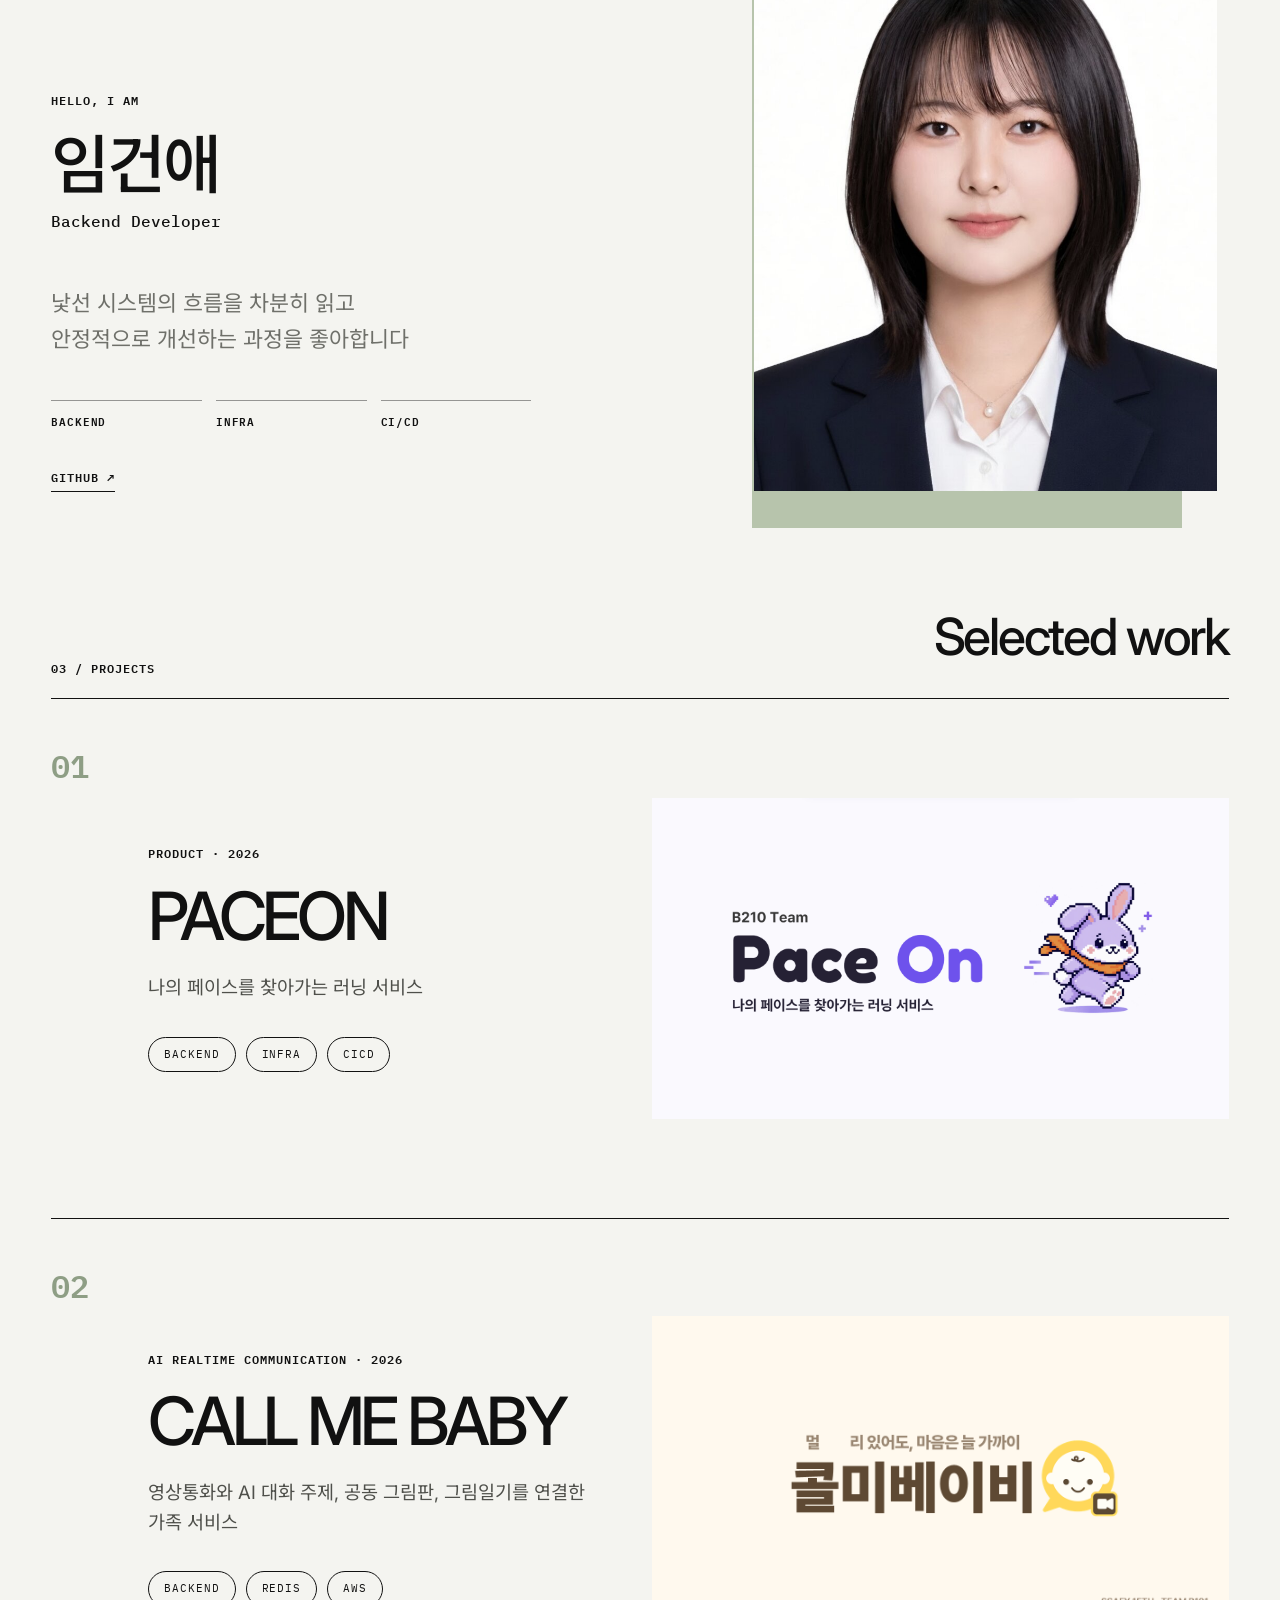
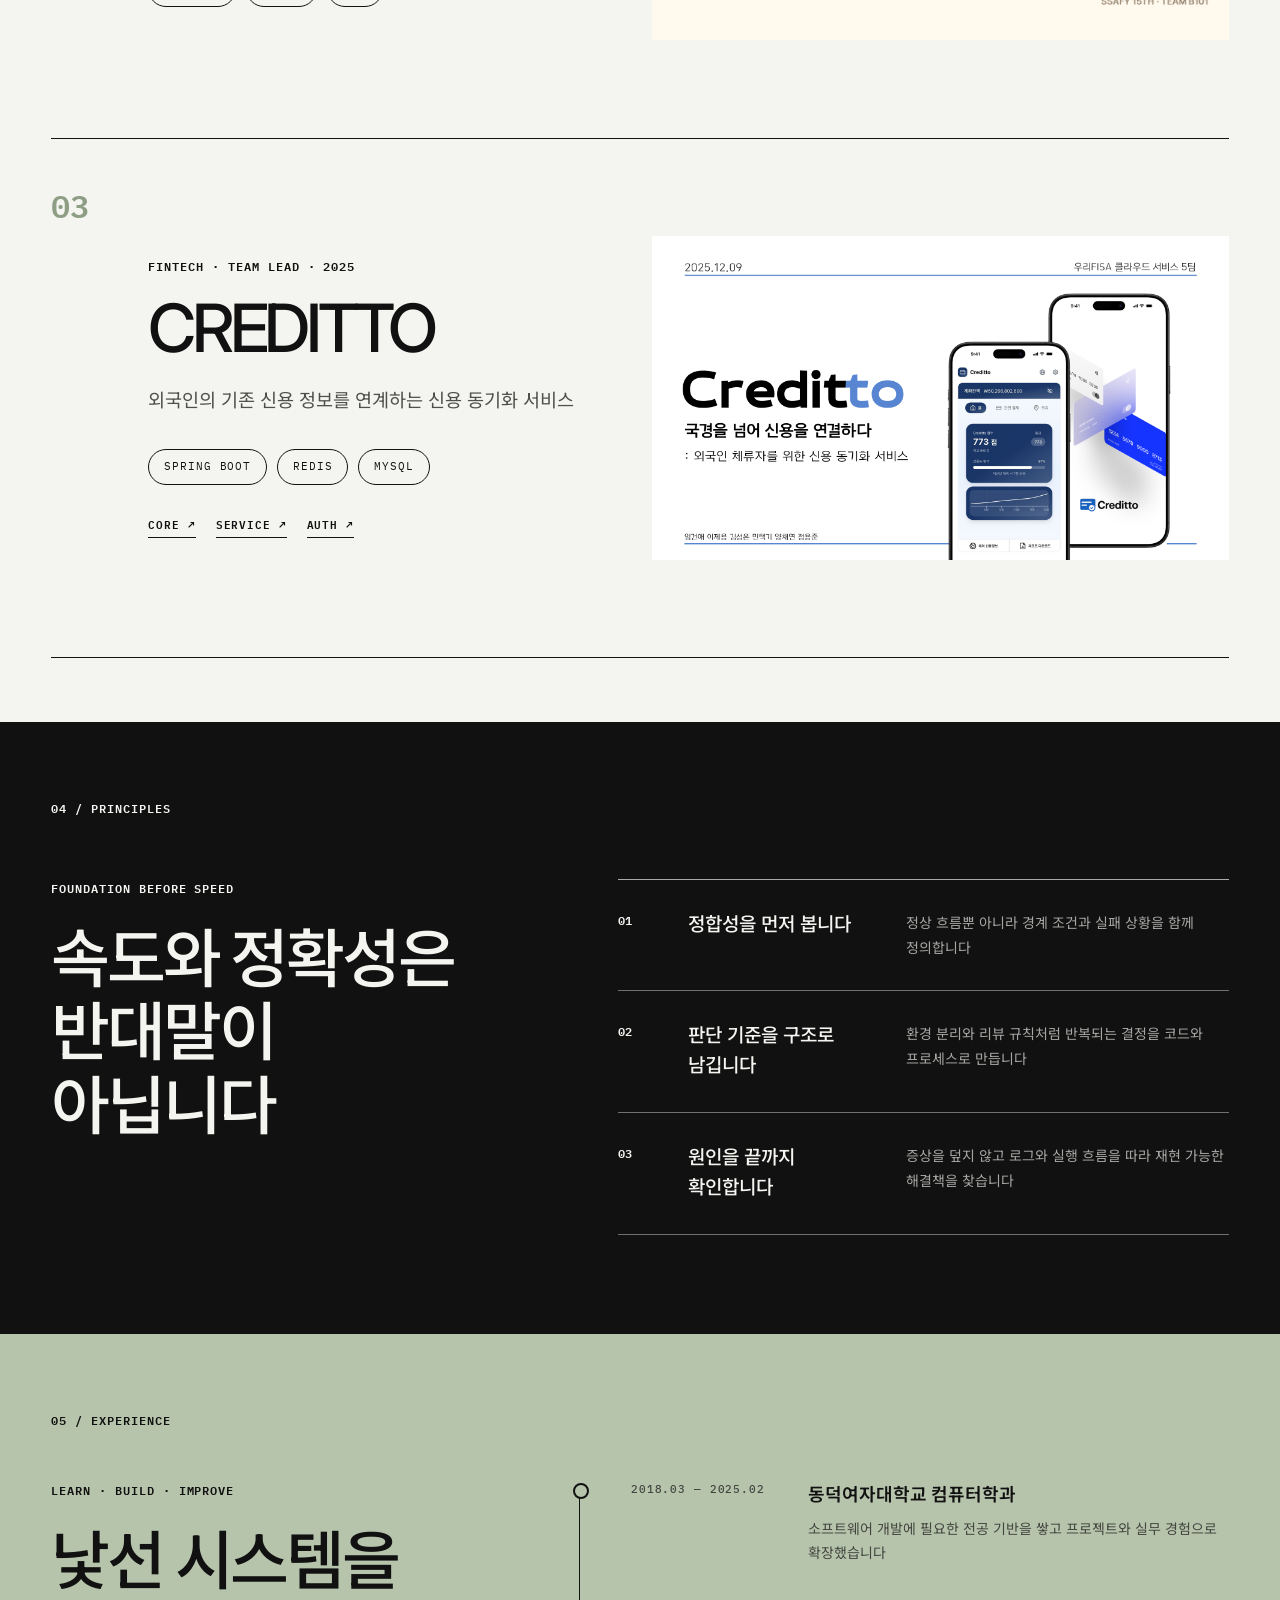
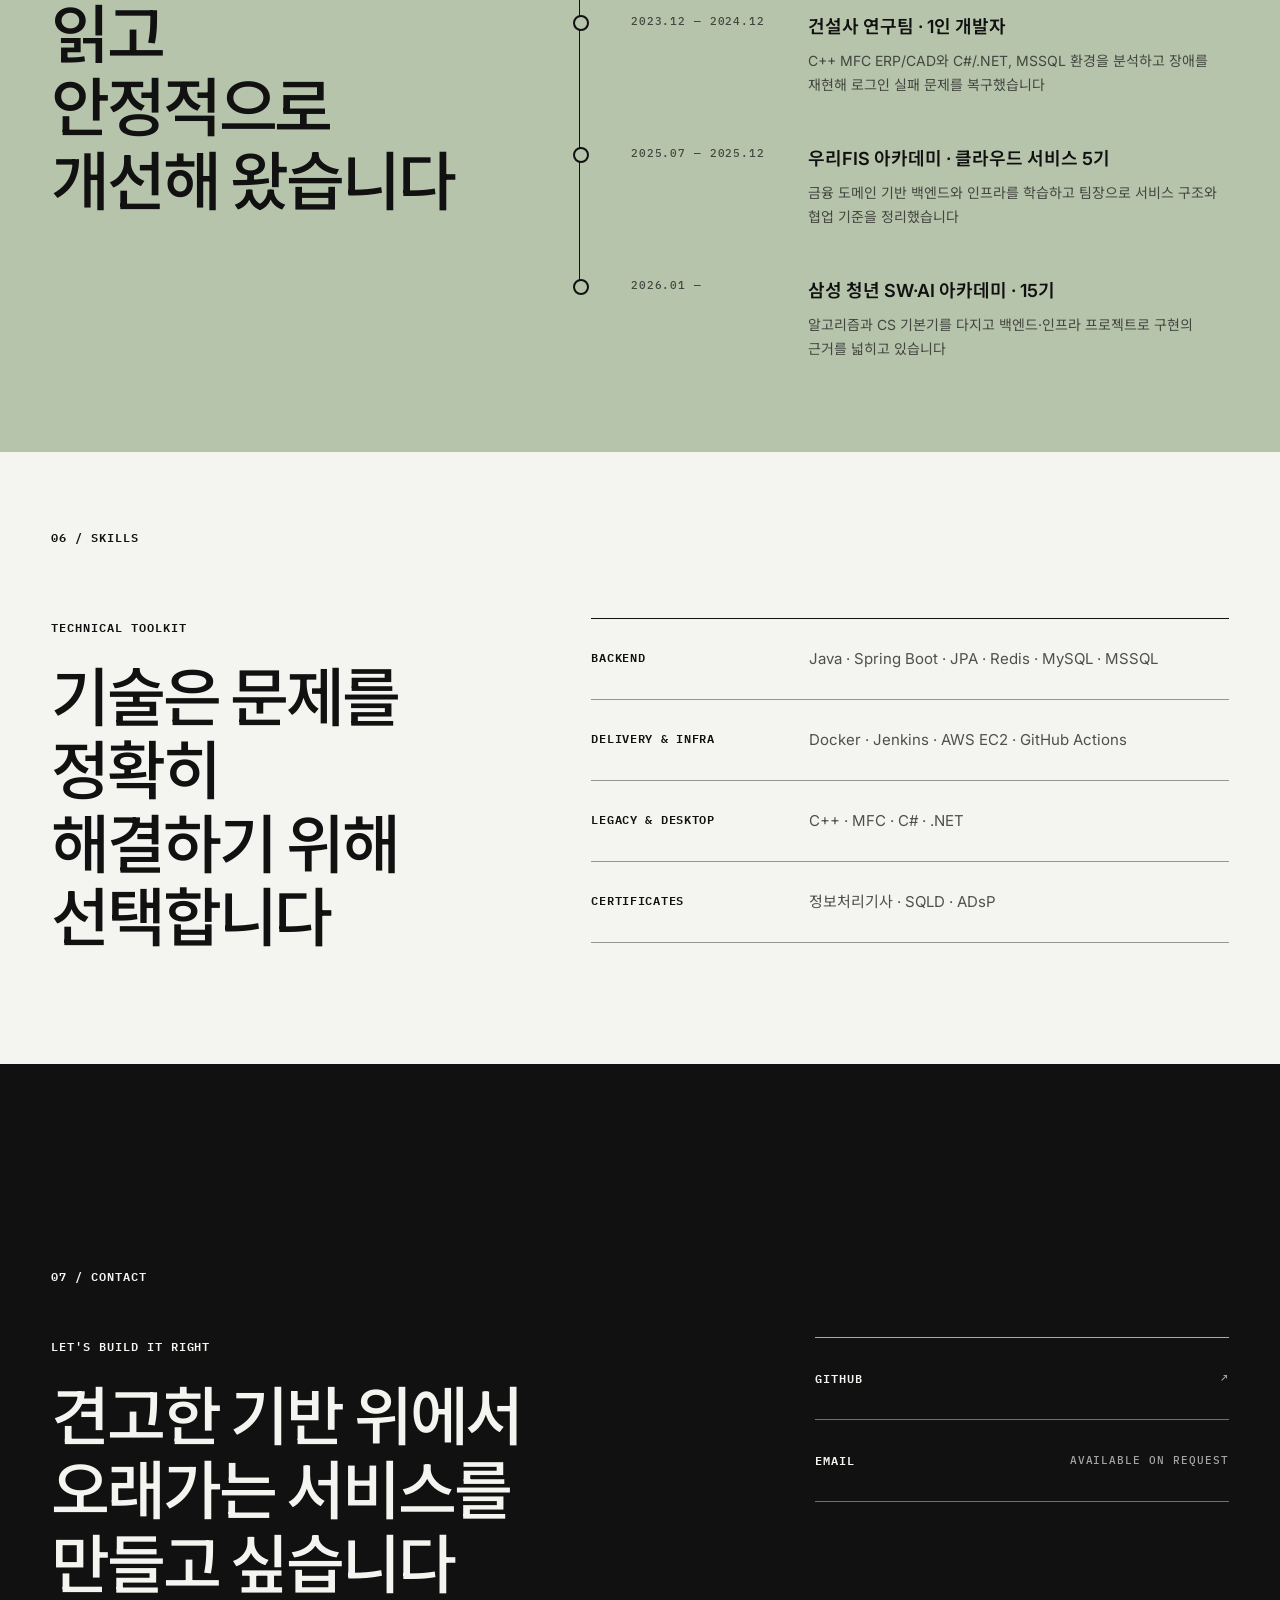
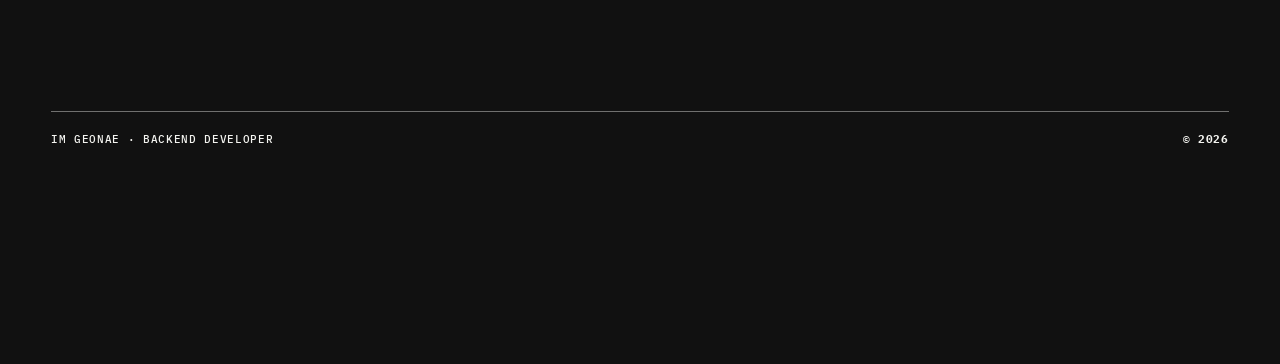
==== commit 4b60473d: "Prototype developer profile layout" ====
--- a/index.html
+++ b/index.html
@@ -14,7 +14,7 @@
     <link rel="preconnect" href="https://fonts.googleapis.com" />
     <link rel="preconnect" href="https://fonts.gstatic.com" crossorigin />
     <link href="https://fonts.googleapis.com/css2?family=IBM+Plex+Mono:wght@400;500;600&amp;family=Inter:wght@400;500;600;700&amp;family=Noto+Sans+KR:wght@400;500;600;700&amp;display=swap" rel="stylesheet" />
-    <link rel="stylesheet" href="styles.css?v=20261018-about-spacing-1" />
+    <link rel="stylesheet" href="styles.css?v=20261018-profile-experiment-1" />
     <title>임건애 | Backend Developer</title>
   </head>
   <body>
@@ -64,6 +64,11 @@
           <h2 id="about-title">임건애</h2>
           <p class="about-role">Backend Developer</p>
           <p class="about-description">낯선 시스템의 흐름을 차분히 읽고<br />안정적으로 개선하는 과정을 좋아합니다</p>
+          <ul class="about-focus" aria-label="주요 작업 영역">
+            <li>BACKEND</li>
+            <li>INFRA</li>
+            <li>CI/CD</li>
+          </ul>
           <a class="inline-link" href="https://github.com/wo-oaw" target="_blank" rel="noreferrer">GITHUB <span aria-hidden="true">↗</span></a>
         </div>
         <figure class="portrait reveal">
--- a/styles.css
+++ b/styles.css
@@ -244,15 +244,22 @@
 .about {
   display: grid;
   min-height: 0;
-  grid-template-columns: minmax(300px, .8fr) minmax(360px, 1.2fr);
-  column-gap: clamp(64px, 10vw, 160px);
+  grid-template-columns: minmax(0, 1fr) minmax(360px, .95fr);
+  column-gap: clamp(56px, 8vw, 128px);
   align-items: center;
   padding-top: 0;
   padding-bottom: 0;
   background: var(--paper);
 }
 
-.about .section-index { grid-column: 1 / -1; align-self: start; }
+.about .section-index {
+  grid-column: 1;
+  grid-row: 1;
+  align-self: start;
+  margin-bottom: clamp(38px, 4vw, 60px);
+}
+
+.about-copy { grid-column: 1; grid-row: 2; }
 .about-copy h2 { margin-top: 18px; }
 .about-role { margin-top: 8px; font: 500 16px/1.4 var(--mono); }
 
@@ -263,9 +270,24 @@
   line-height: 1.65;
 }
 
+.about-focus {
+  display: grid;
+  max-width: 480px;
+  grid-template-columns: repeat(3, minmax(0, 1fr));
+  gap: 14px;
+  margin-top: 42px;
+}
+
+.about-focus li {
+  padding-top: 12px;
+  border-top: 1px solid var(--line);
+  font: 600 11px/1.4 var(--mono);
+  letter-spacing: .08em;
+}
+
 .inline-link {
   display: inline-block;
-  margin-top: 48px;
+  margin-top: 42px;
   padding-bottom: 8px;
   border-bottom: 1px solid var(--ink);
   font: 600 12px/1 var(--mono);
@@ -274,7 +296,9 @@
 
 .portrait {
   position: relative;
-  width: min(100%, 470px);
+  grid-column: 2;
+  grid-row: 1 / 3;
+  width: min(100%, 500px);
   justify-self: end;
   padding: 0 0 7% 7%;
 }
@@ -602,8 +626,13 @@
 
   .statement-copy p br { display: none; }
   .standard-list { margin-top: 58px; }
+  .about .section-index,
+  .about-copy,
+  .portrait { grid-column: 1; grid-row: auto; }
+  .about .section-index { margin-bottom: 36px; }
   .about-copy { margin-bottom: 58px; }
   .about-description { margin-top: 36px; }
+  .about-focus { margin-top: 32px; }
   .portrait { justify-self: start; width: min(100%, 440px); }
   .projects-heading { display: block; }
   .projects-heading h2 { margin-top: 14px; }
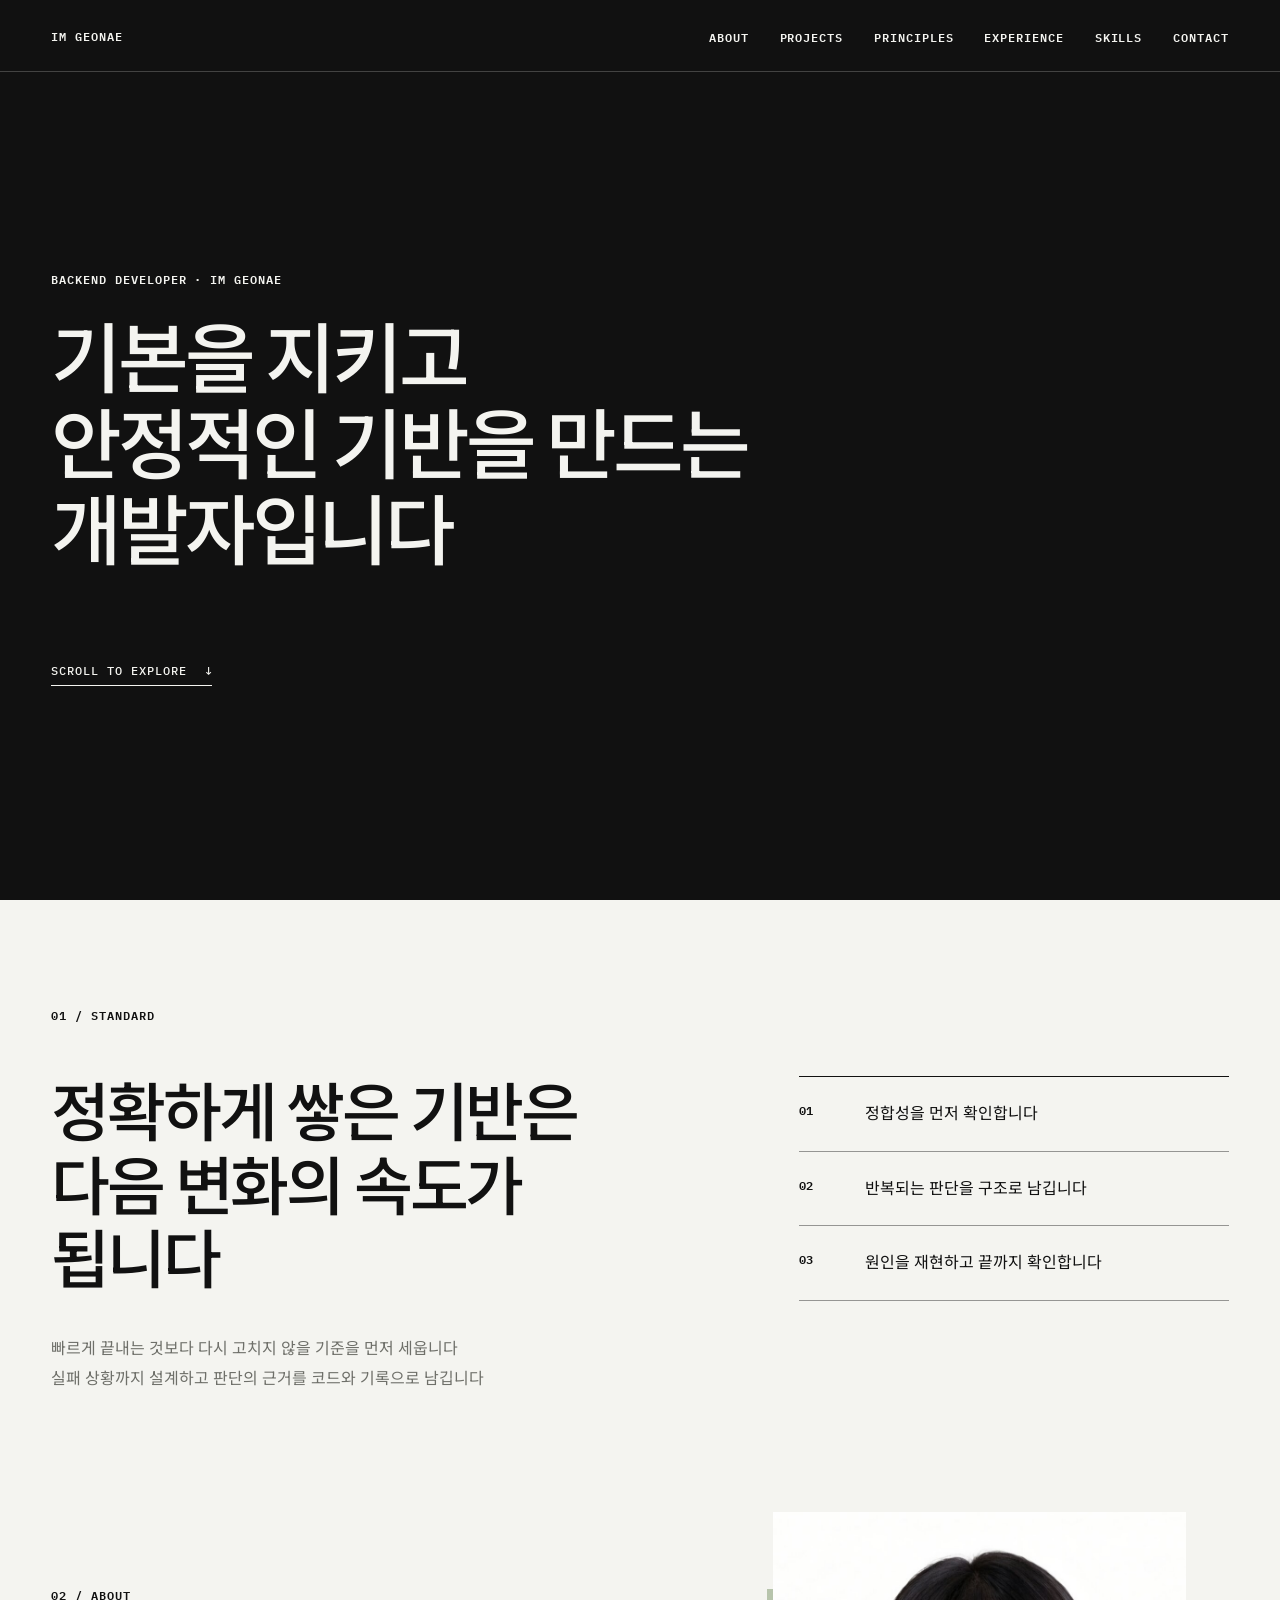
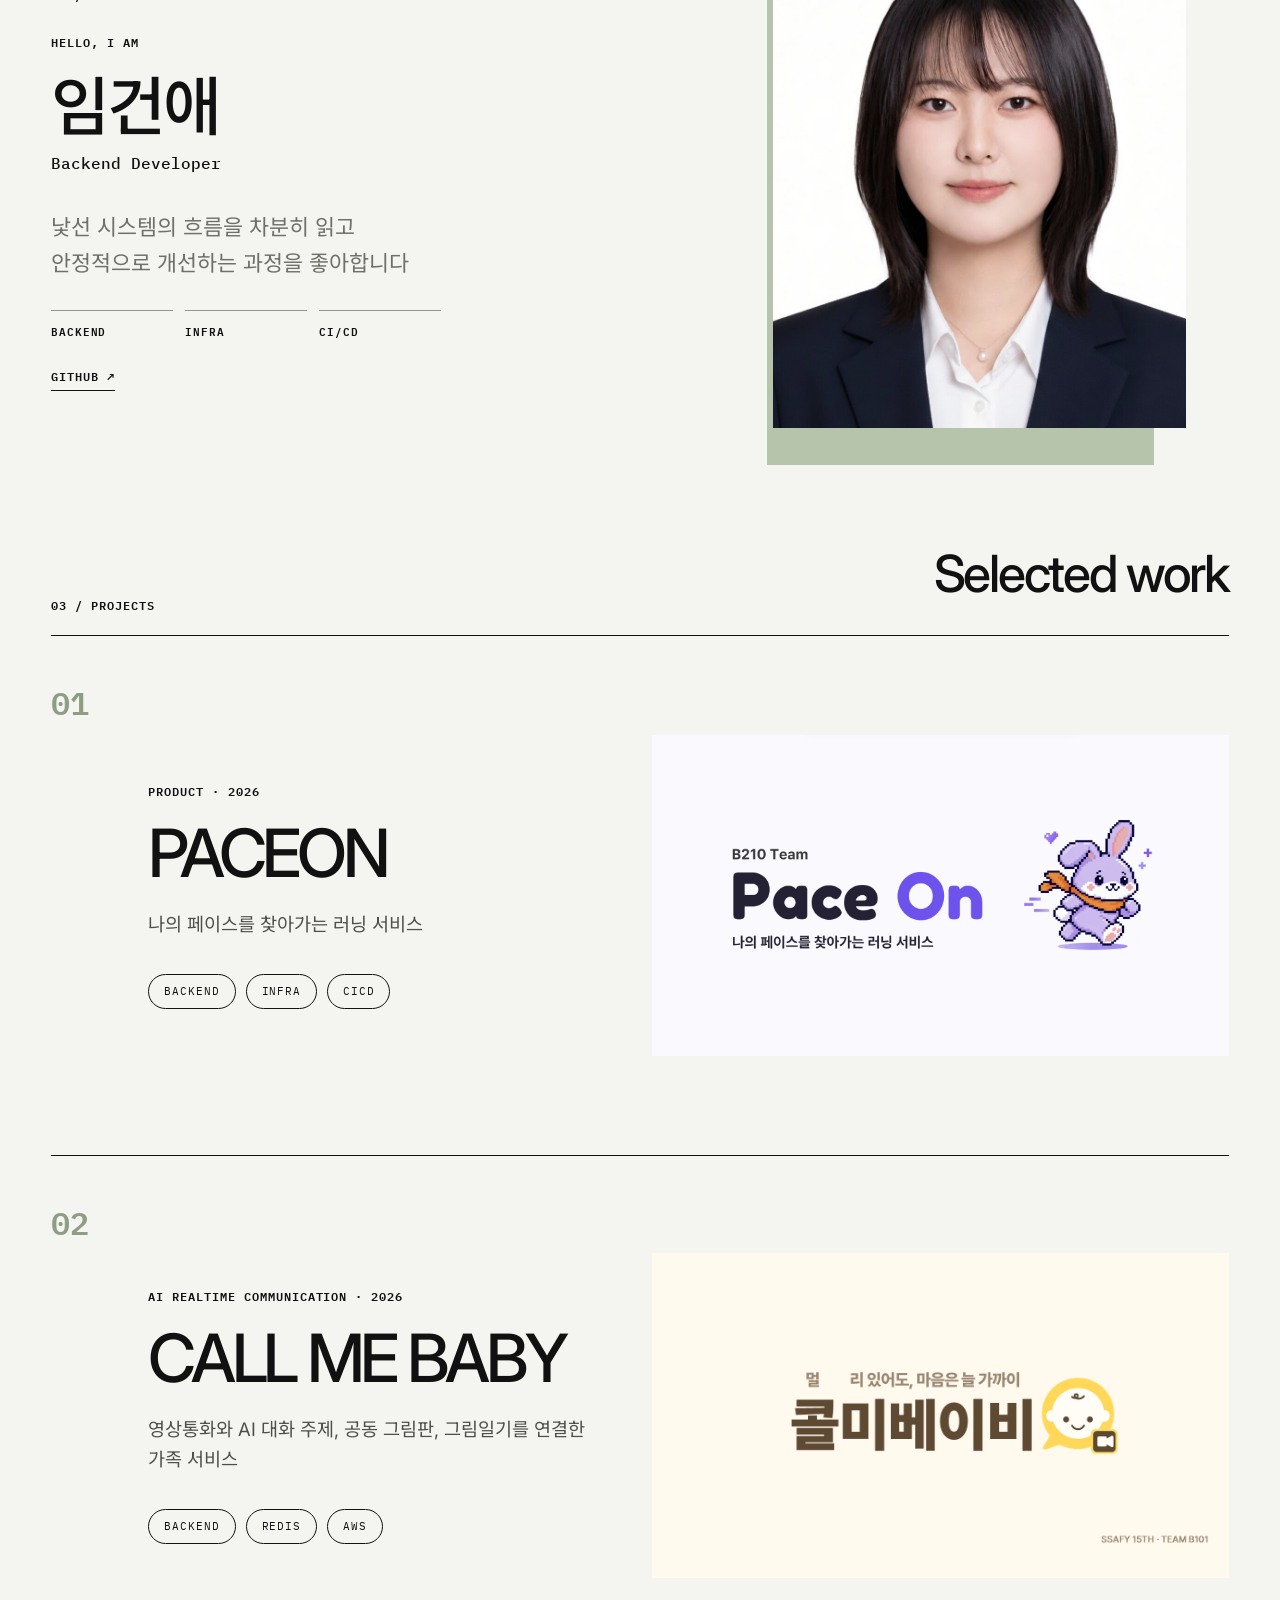
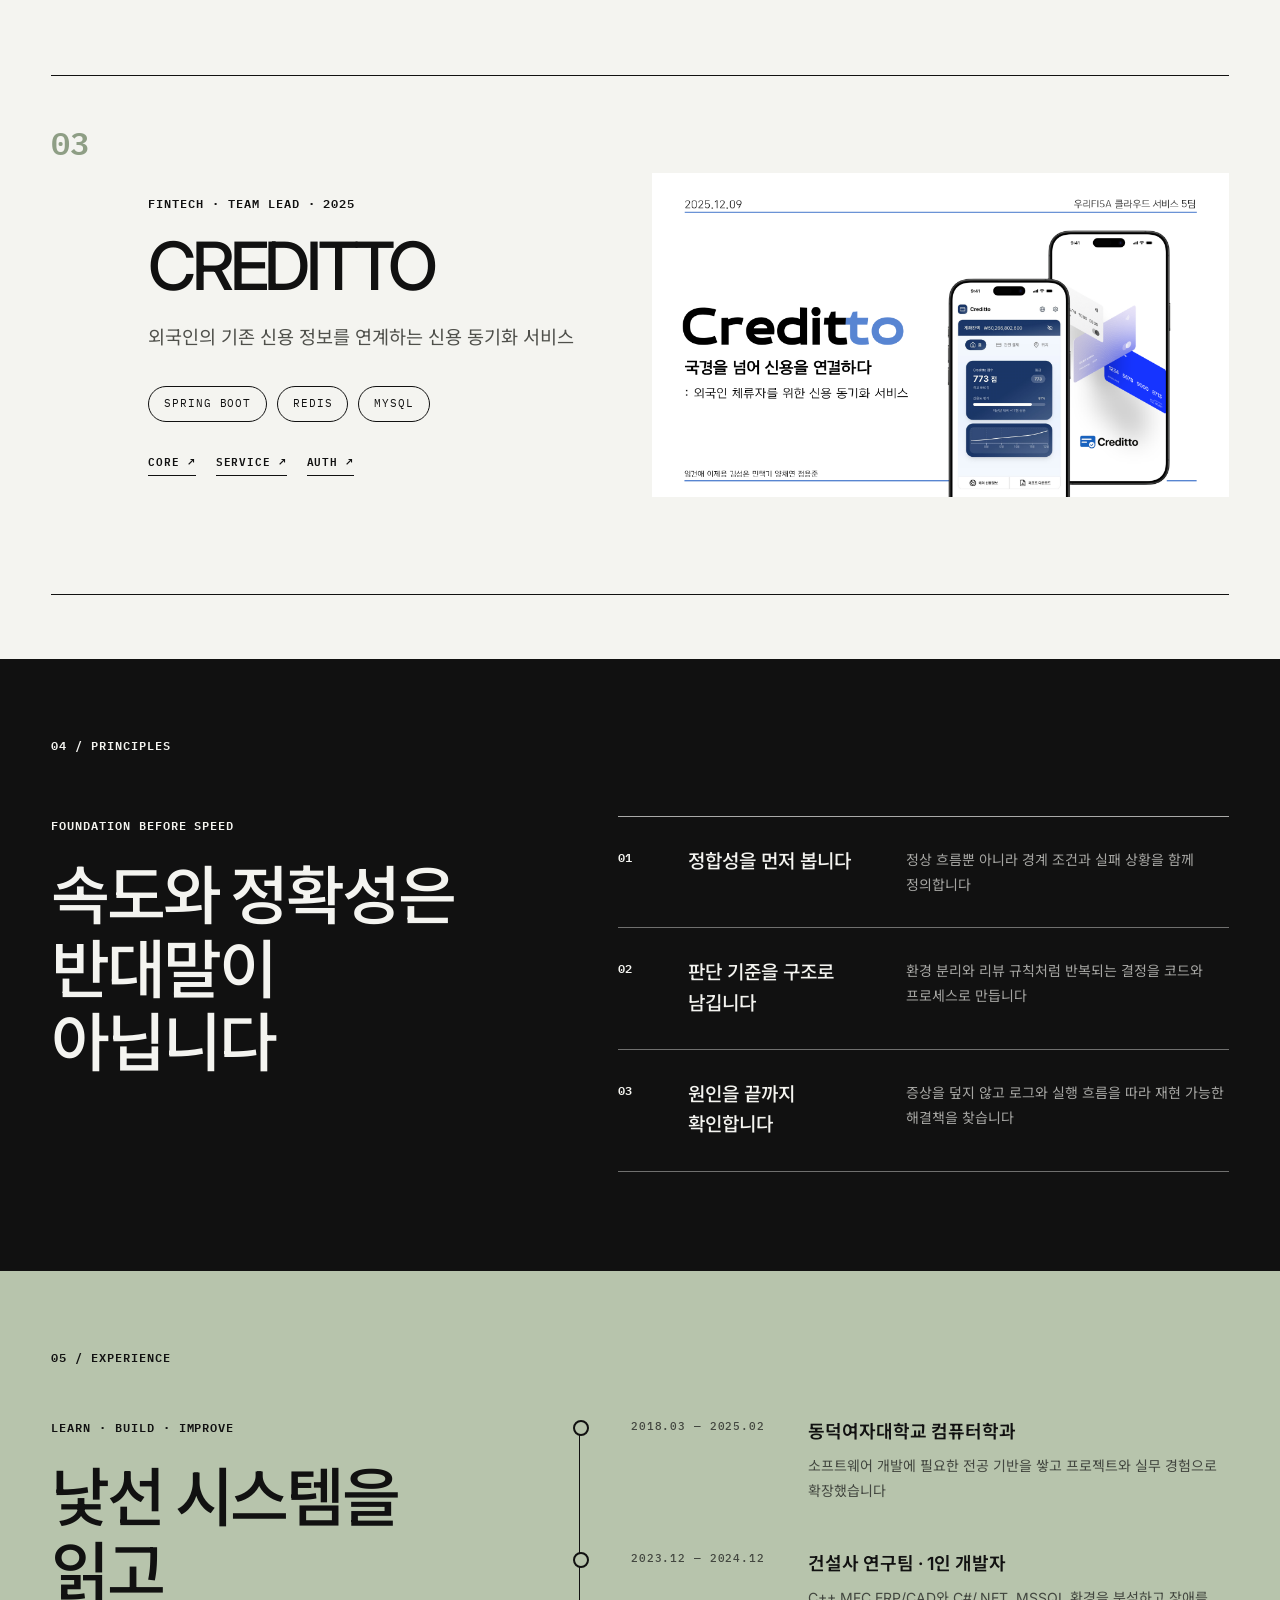
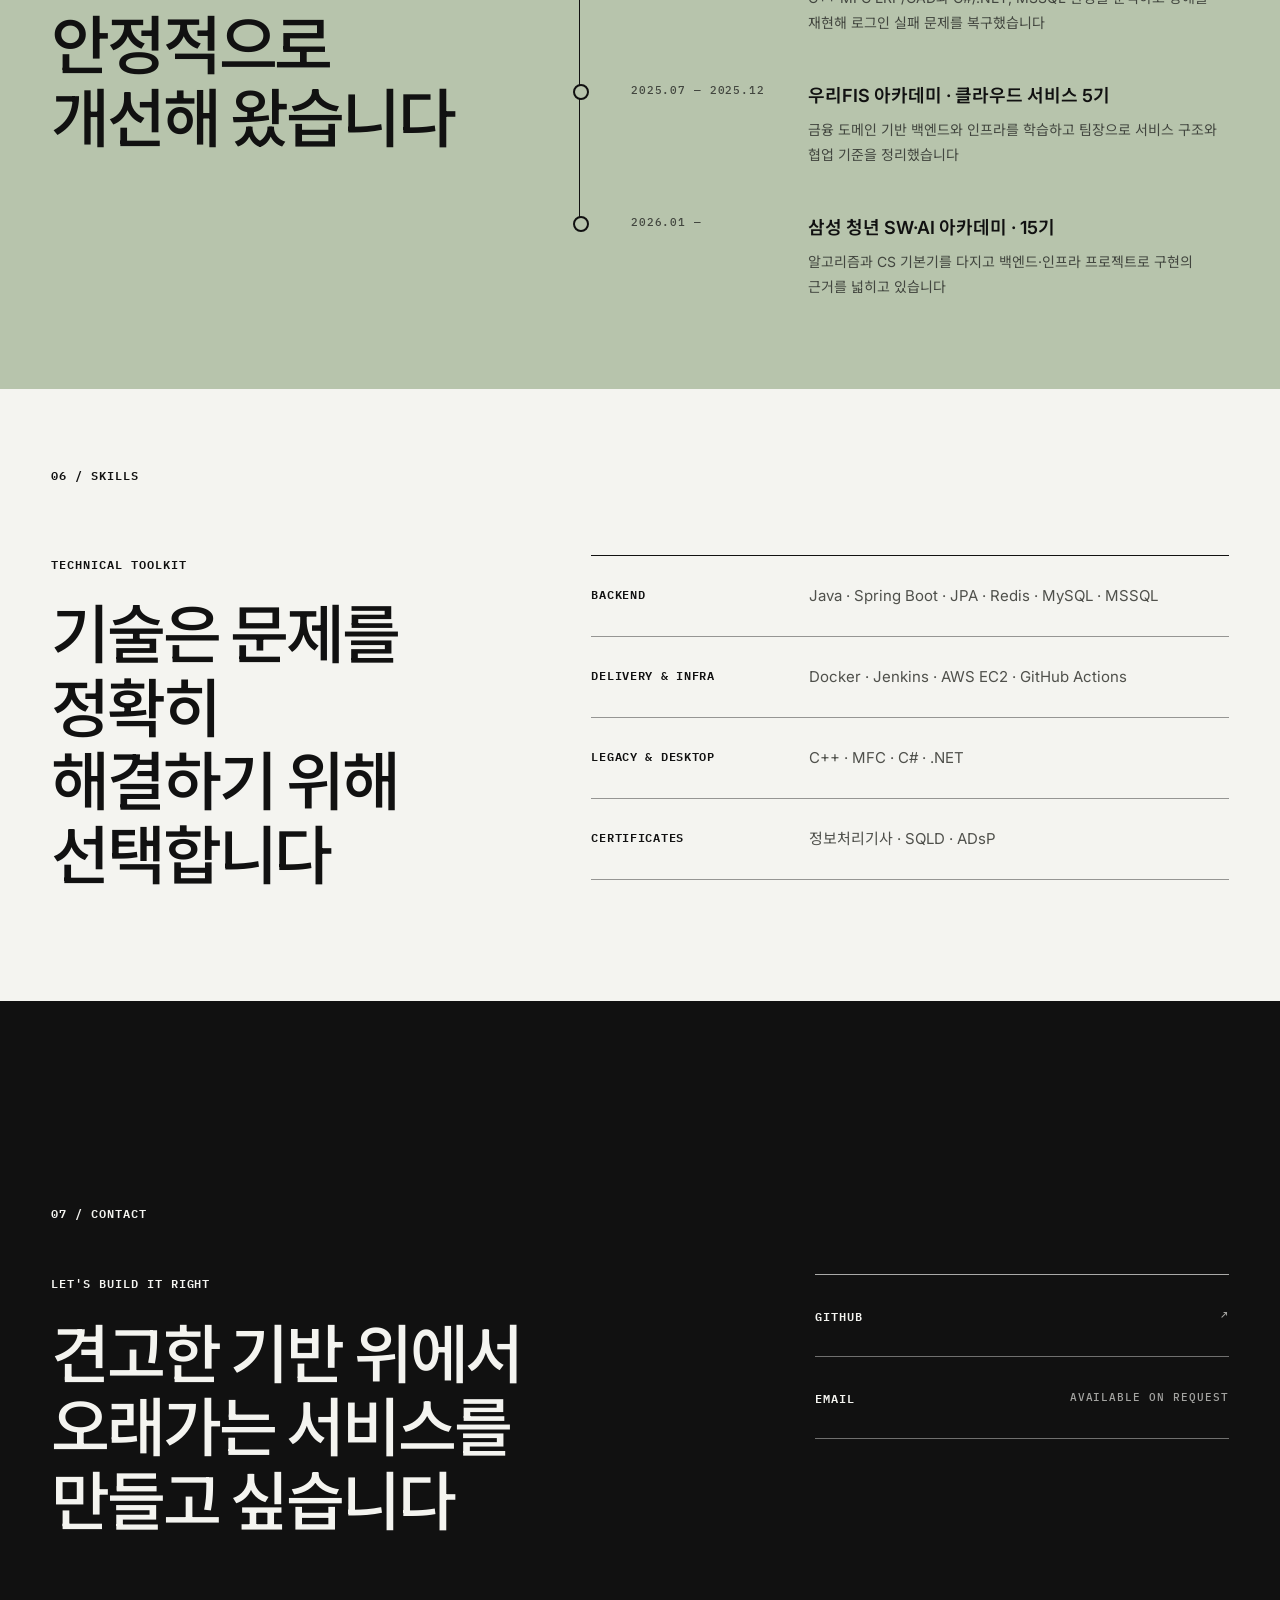
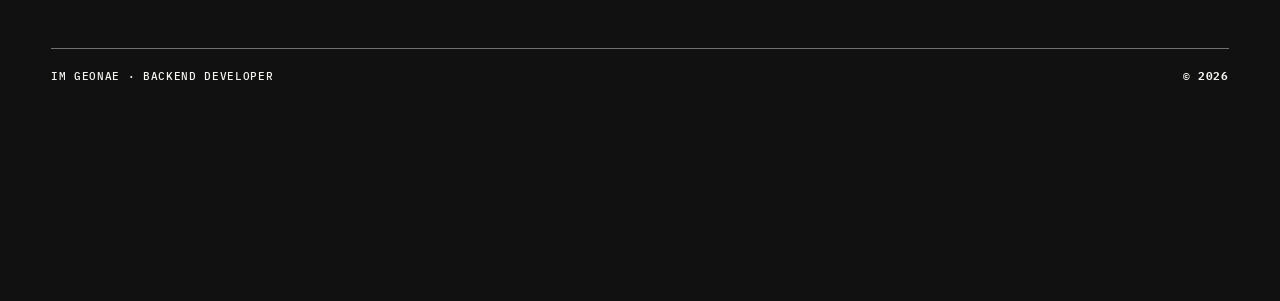
==== commit d39b64af: "Tighten about profile spacing" ====
--- a/index.html
+++ b/index.html
@@ -14,7 +14,7 @@
     <link rel="preconnect" href="https://fonts.googleapis.com" />
     <link rel="preconnect" href="https://fonts.gstatic.com" crossorigin />
     <link href="https://fonts.googleapis.com/css2?family=IBM+Plex+Mono:wght@400;500;600&amp;family=Inter:wght@400;500;600;700&amp;family=Noto+Sans+KR:wght@400;500;600;700&amp;display=swap" rel="stylesheet" />
-    <link rel="stylesheet" href="styles.css?v=20261018-profile-experiment-1" />
+    <link rel="stylesheet" href="styles.css?v=20261018-profile-experiment-2" />
     <title>임건애 | Backend Developer</title>
   </head>
   <body>
@@ -58,8 +58,8 @@
       </section>
 
       <section class="about section-shell" id="about" data-theme="light" aria-labelledby="about-title">
-        <div class="section-index">02 / ABOUT</div>
         <div class="about-copy reveal">
+          <div class="section-index">02 / ABOUT</div>
           <p class="eyebrow">HELLO, I AM</p>
           <h2 id="about-title">임건애</h2>
           <p class="about-role">Backend Developer</p>
--- a/styles.css
+++ b/styles.css
@@ -244,8 +244,8 @@
 .about {
   display: grid;
   min-height: 0;
-  grid-template-columns: minmax(0, 1fr) minmax(360px, .95fr);
-  column-gap: clamp(56px, 8vw, 128px);
+  grid-template-columns: minmax(0, 1fr) minmax(340px, .95fr);
+  column-gap: clamp(40px, 6vw, 100px);
   align-items: center;
   padding-top: 0;
   padding-bottom: 0;
@@ -253,18 +253,14 @@
 }
 
 .about .section-index {
-  grid-column: 1;
-  grid-row: 1;
-  align-self: start;
-  margin-bottom: clamp(38px, 4vw, 60px);
-}
-
-.about-copy { grid-column: 1; grid-row: 2; }
+  margin-bottom: 28px;
+}
+
 .about-copy h2 { margin-top: 18px; }
 .about-role { margin-top: 8px; font: 500 16px/1.4 var(--mono); }
 
 .about-description {
-  margin-top: 54px;
+  margin-top: 36px;
   color: var(--muted);
   font-size: clamp(18px, 1.7vw, 25px);
   line-height: 1.65;
@@ -272,10 +268,10 @@
 
 .about-focus {
   display: grid;
-  max-width: 480px;
+  max-width: 390px;
   grid-template-columns: repeat(3, minmax(0, 1fr));
-  gap: 14px;
-  margin-top: 42px;
+  gap: 12px;
+  margin-top: 28px;
 }
 
 .about-focus li {
@@ -287,7 +283,7 @@
 
 .inline-link {
   display: inline-block;
-  margin-top: 42px;
+  margin-top: 32px;
   padding-bottom: 8px;
   border-bottom: 1px solid var(--ink);
   font: 600 12px/1 var(--mono);
@@ -296,9 +292,7 @@
 
 .portrait {
   position: relative;
-  grid-column: 2;
-  grid-row: 1 / 3;
-  width: min(100%, 500px);
+  width: min(100%, 450px);
   justify-self: end;
   padding: 0 0 7% 7%;
 }
@@ -626,13 +620,9 @@
 
   .statement-copy p br { display: none; }
   .standard-list { margin-top: 58px; }
-  .about .section-index,
-  .about-copy,
-  .portrait { grid-column: 1; grid-row: auto; }
-  .about .section-index { margin-bottom: 36px; }
-  .about-copy { margin-bottom: 58px; }
-  .about-description { margin-top: 36px; }
-  .about-focus { margin-top: 32px; }
+  .about .section-index { margin-bottom: 24px; }
+  .about-copy { margin-bottom: 40px; }
+  .about-focus { margin-top: 28px; }
   .portrait { justify-self: start; width: min(100%, 440px); }
   .projects-heading { display: block; }
   .projects-heading h2 { margin-top: 14px; }
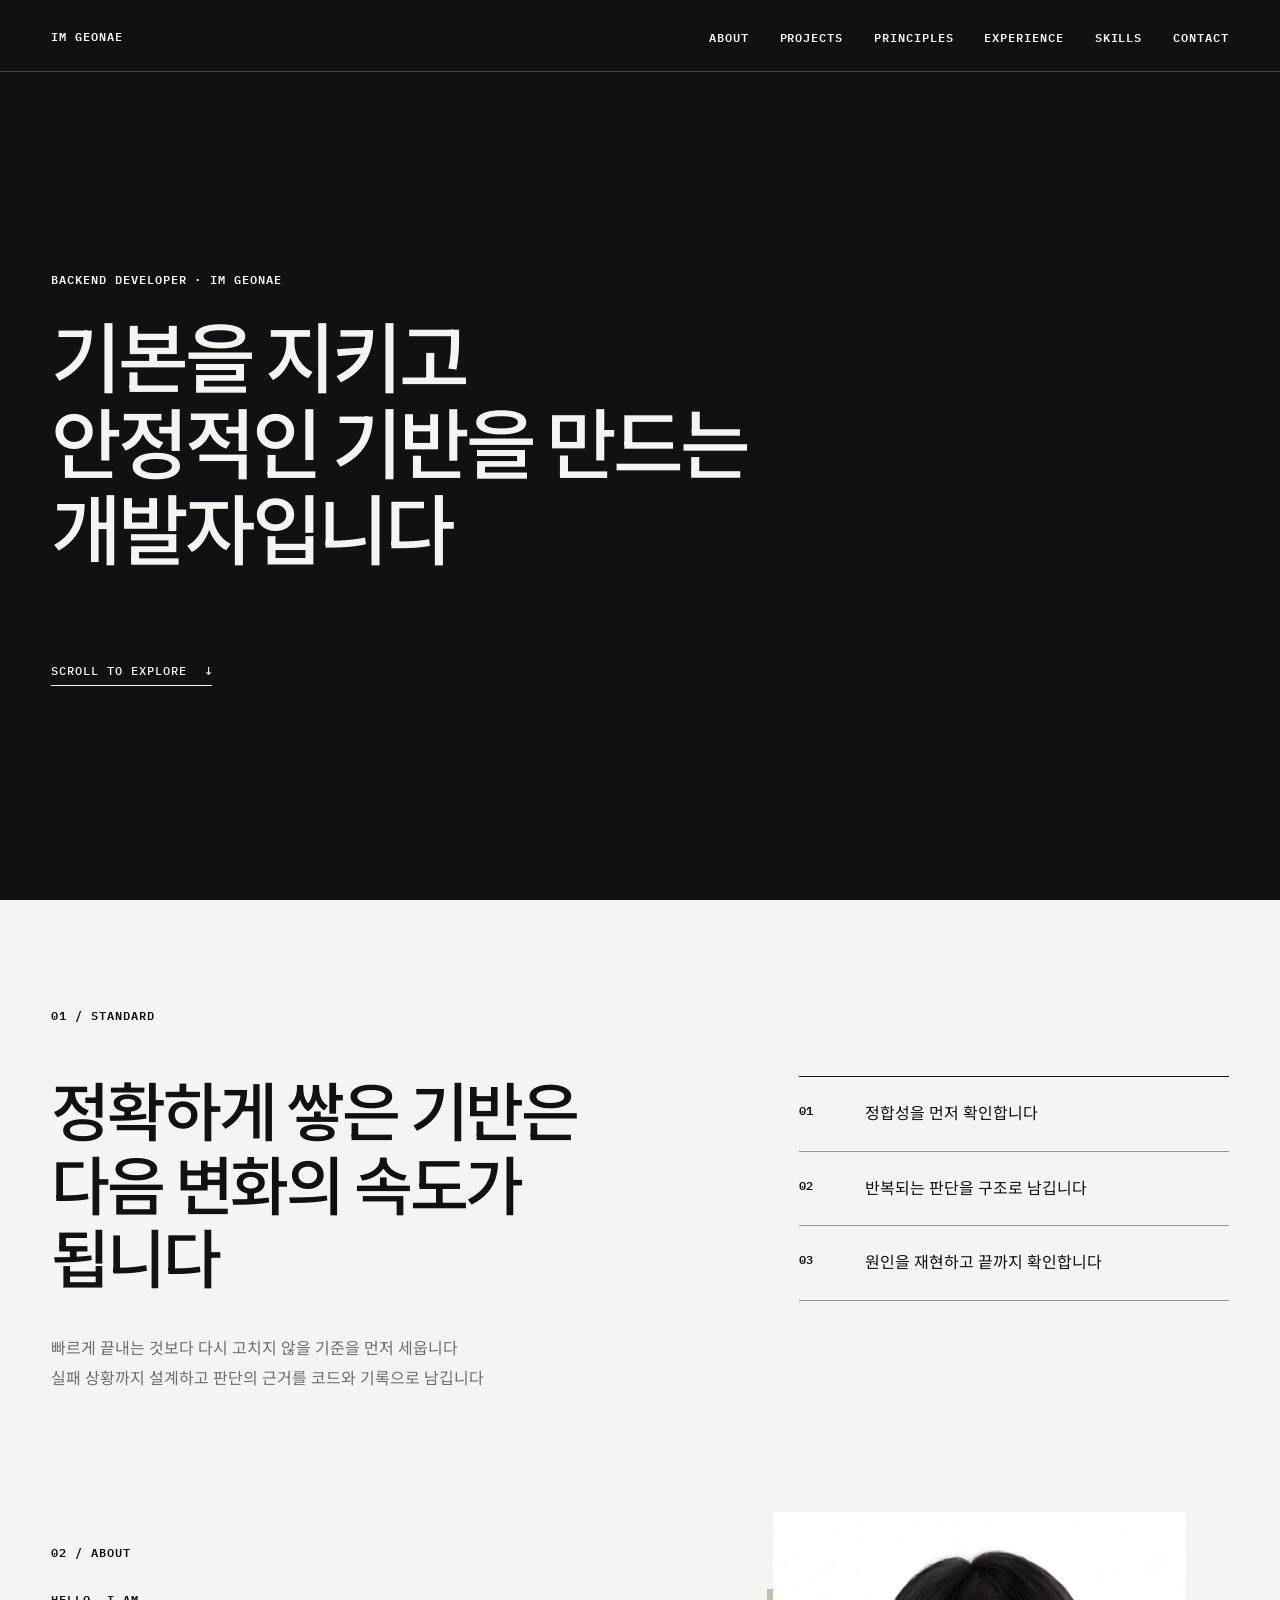
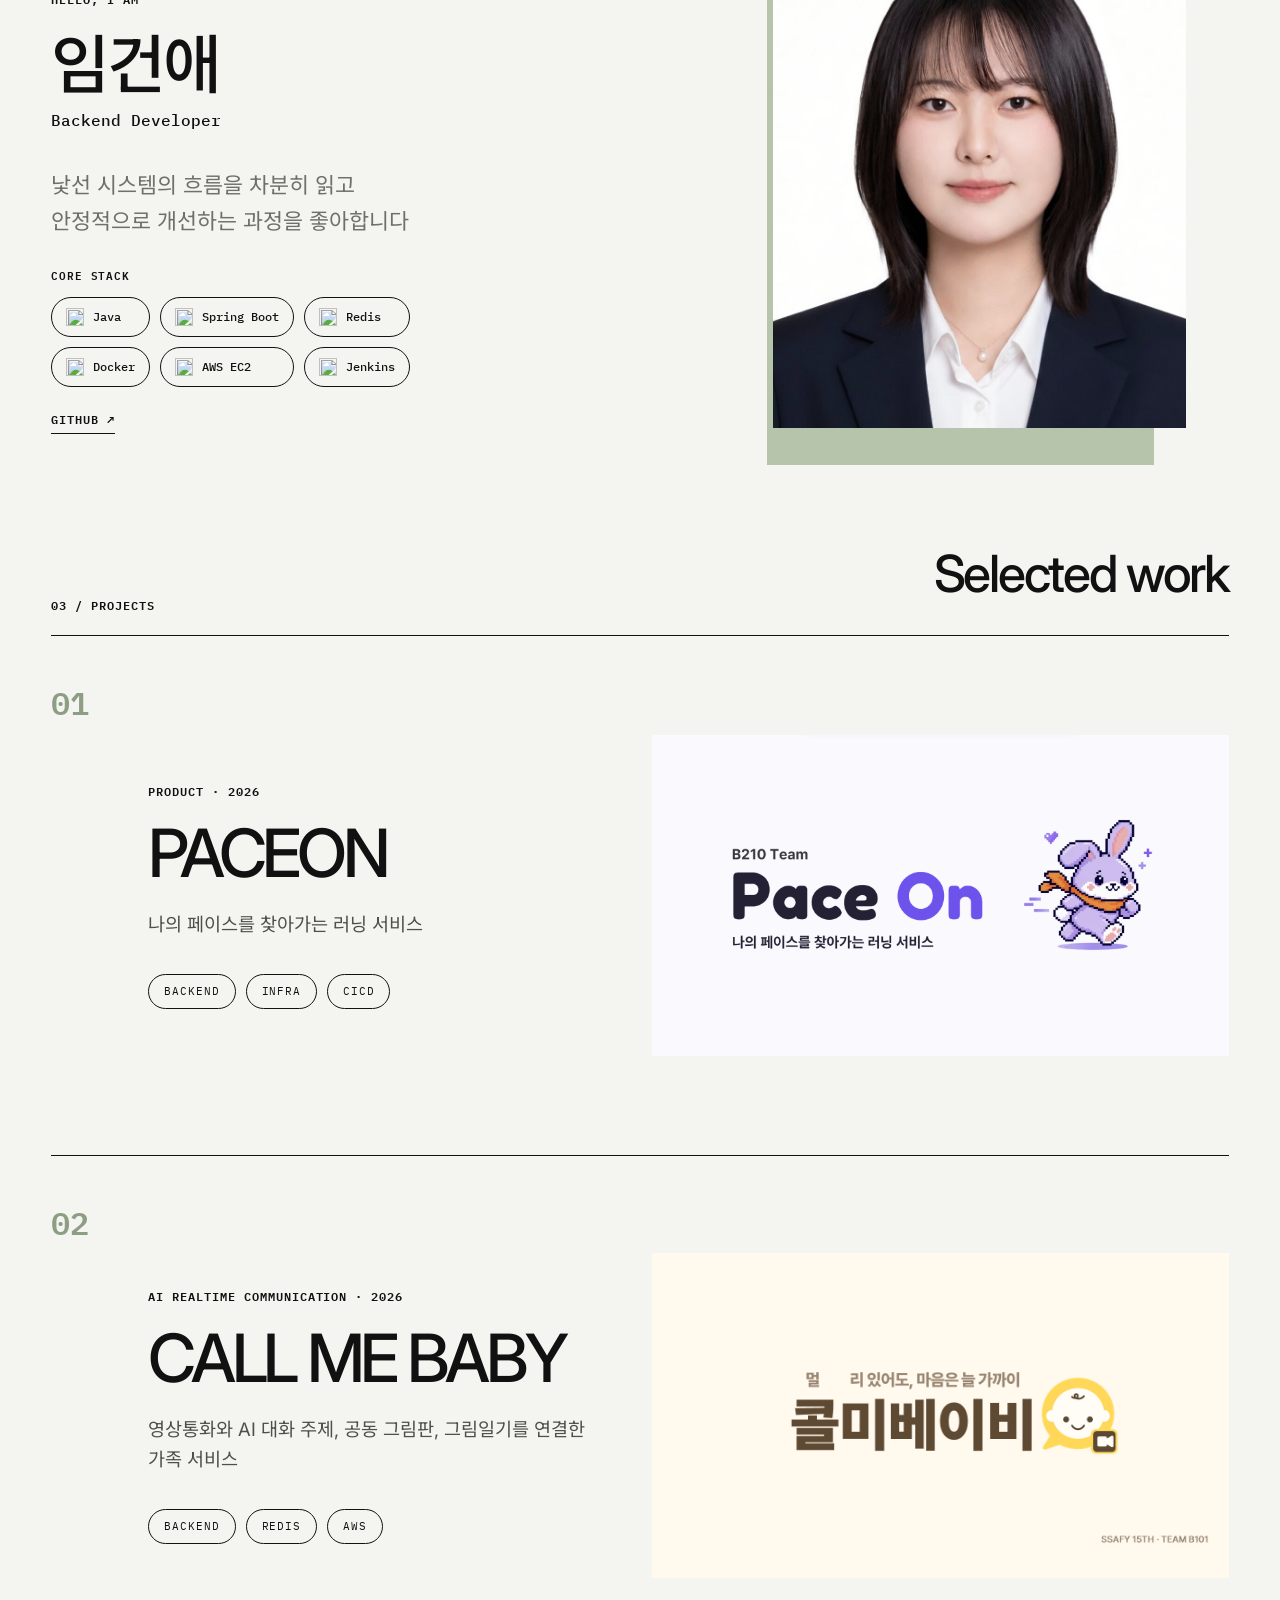
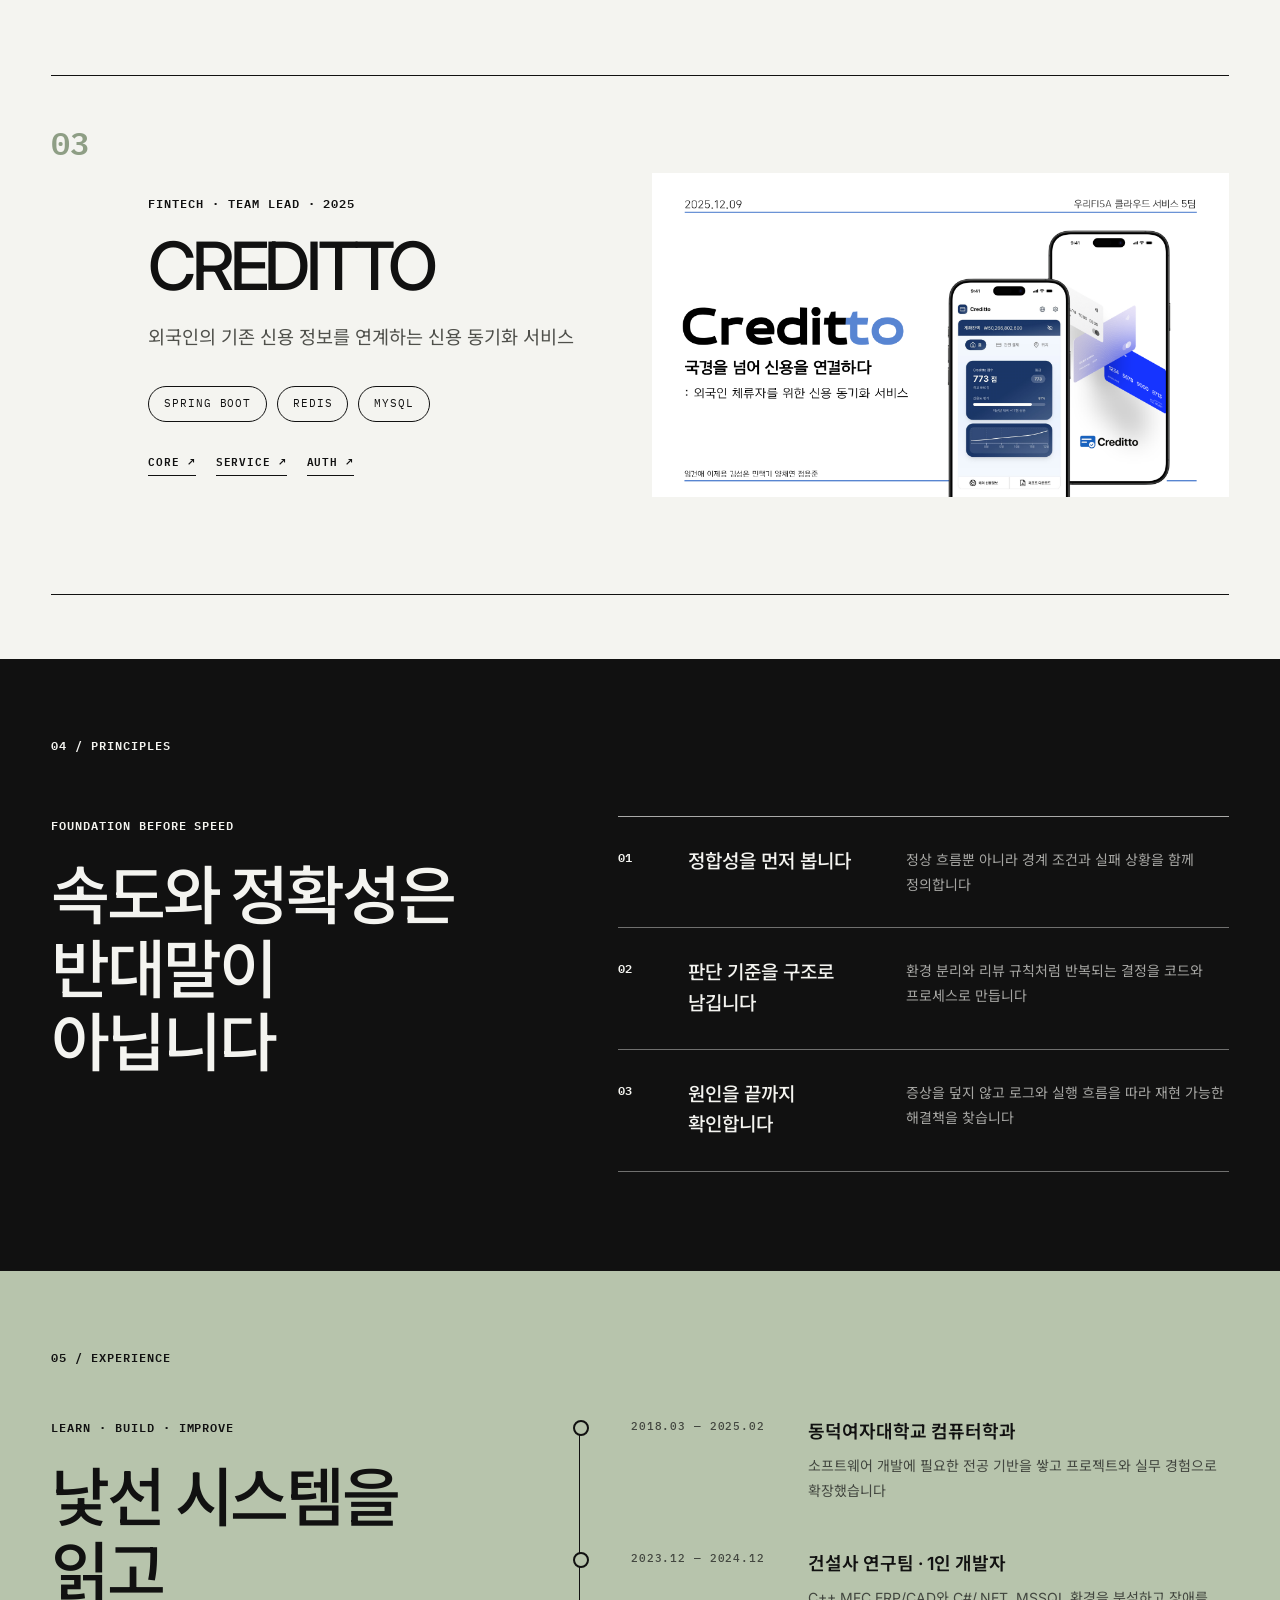
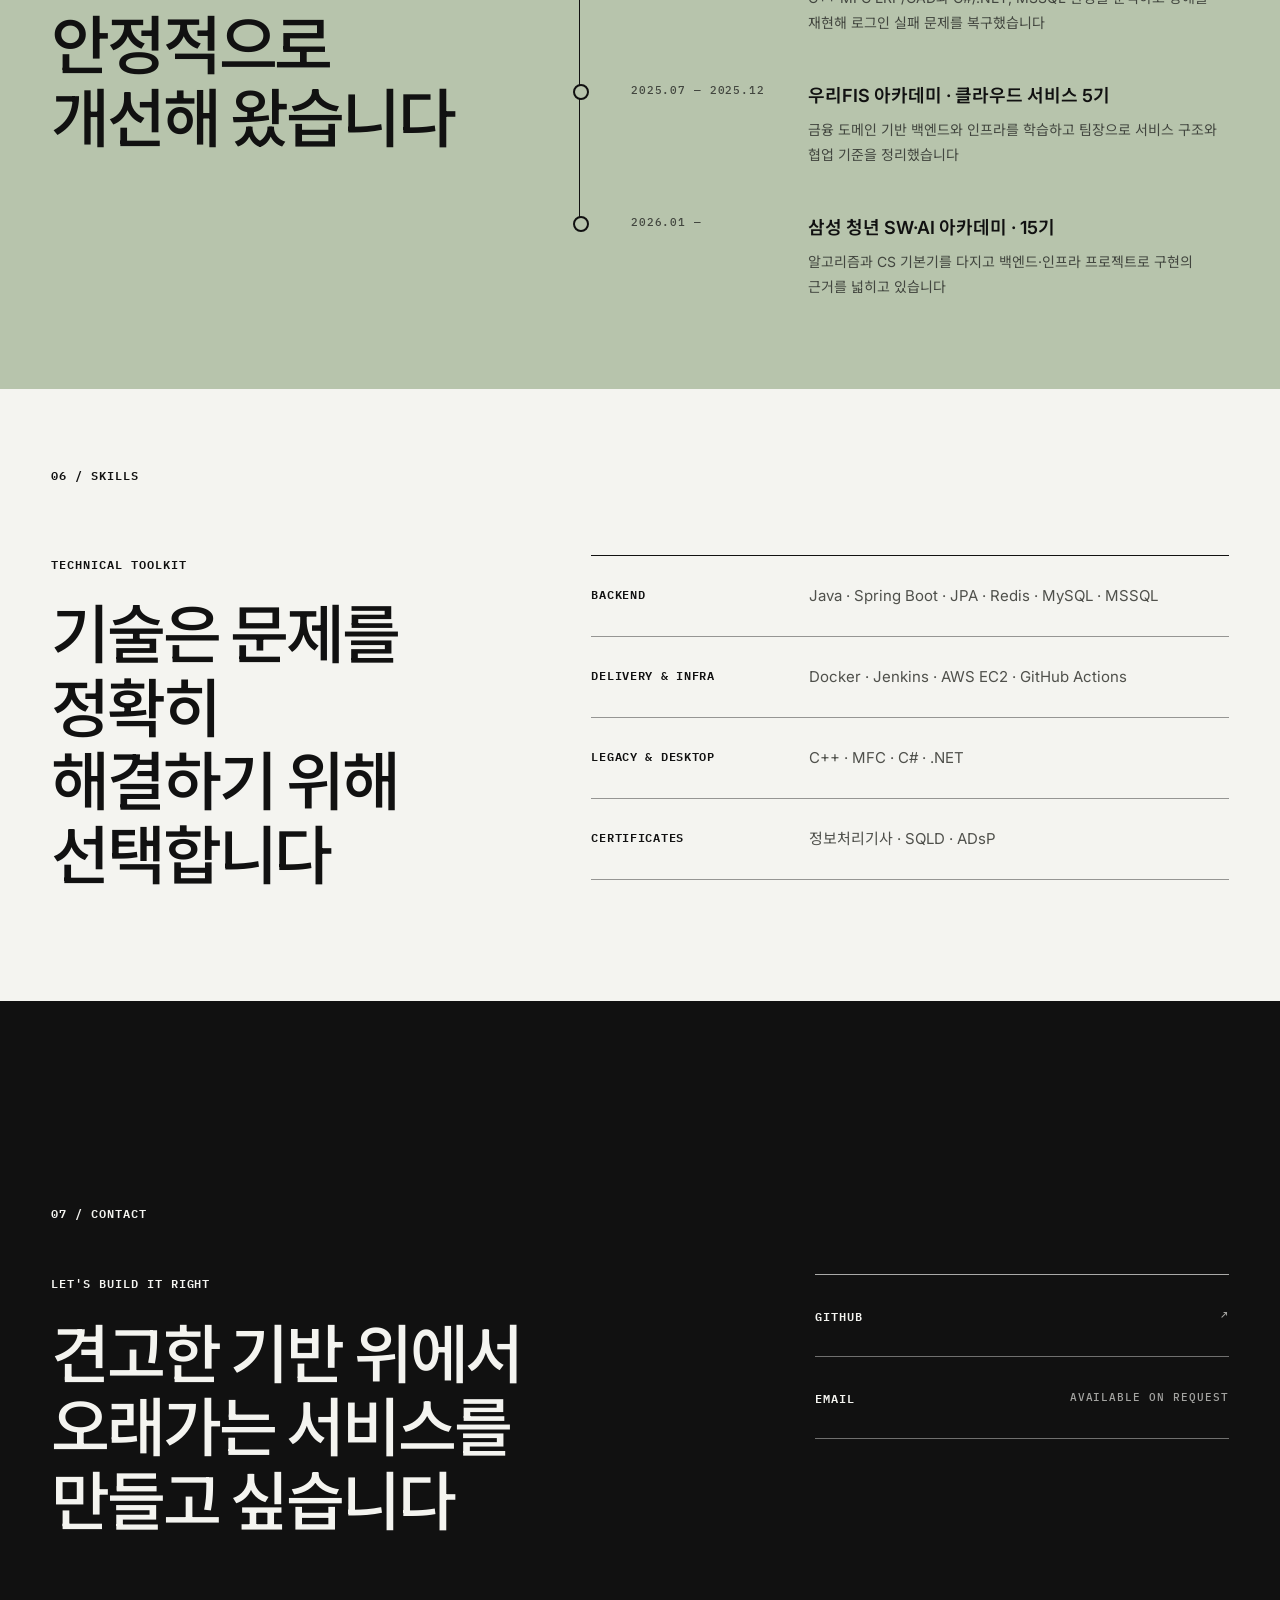
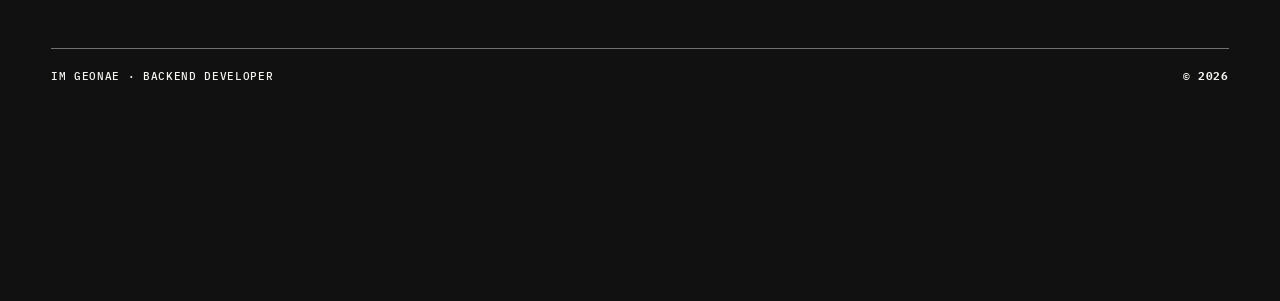
==== commit e2d21630: "Show core technologies as icon badges" ====
--- a/index.html
+++ b/index.html
@@ -14,7 +14,7 @@
     <link rel="preconnect" href="https://fonts.googleapis.com" />
     <link rel="preconnect" href="https://fonts.gstatic.com" crossorigin />
     <link href="https://fonts.googleapis.com/css2?family=IBM+Plex+Mono:wght@400;500;600&amp;family=Inter:wght@400;500;600;700&amp;family=Noto+Sans+KR:wght@400;500;600;700&amp;display=swap" rel="stylesheet" />
-    <link rel="stylesheet" href="styles.css?v=20261018-profile-experiment-2" />
+    <link rel="stylesheet" href="styles.css?v=20261018-profile-experiment-3" />
     <title>임건애 | Backend Developer</title>
   </head>
   <body>
@@ -64,11 +64,17 @@
           <h2 id="about-title">임건애</h2>
           <p class="about-role">Backend Developer</p>
           <p class="about-description">낯선 시스템의 흐름을 차분히 읽고<br />안정적으로 개선하는 과정을 좋아합니다</p>
-          <ul class="about-focus" aria-label="주요 작업 영역">
-            <li>BACKEND</li>
-            <li>INFRA</li>
-            <li>CI/CD</li>
-          </ul>
+          <div class="about-stack">
+            <h3>CORE STACK</h3>
+            <ul class="tech-badges" aria-label="핵심 기술 스택">
+              <li><img src="https://api.iconify.design/logos/java.svg" alt="" /><span>Java</span></li>
+              <li><img src="https://api.iconify.design/logos/spring-icon.svg" alt="" /><span>Spring Boot</span></li>
+              <li><img src="https://api.iconify.design/logos/redis.svg" alt="" /><span>Redis</span></li>
+              <li><img src="https://api.iconify.design/logos/docker-icon.svg" alt="" /><span>Docker</span></li>
+              <li><img src="https://api.iconify.design/logos/aws.svg" alt="" /><span>AWS EC2</span></li>
+              <li><img src="https://api.iconify.design/logos/jenkins.svg" alt="" /><span>Jenkins</span></li>
+            </ul>
+          </div>
           <a class="inline-link" href="https://github.com/wo-oaw" target="_blank" rel="noreferrer">GITHUB <span aria-hidden="true">↗</span></a>
         </div>
         <figure class="portrait reveal">
--- a/styles.css
+++ b/styles.css
@@ -266,24 +266,39 @@
   line-height: 1.65;
 }
 
-.about-focus {
-  display: grid;
-  max-width: 390px;
-  grid-template-columns: repeat(3, minmax(0, 1fr));
-  gap: 12px;
+.about-stack {
   margin-top: 28px;
 }
 
-.about-focus li {
-  padding-top: 12px;
-  border-top: 1px solid var(--line);
+.about-stack h3 {
+  margin-bottom: 14px;
   font: 600 11px/1.4 var(--mono);
   letter-spacing: .08em;
 }
 
+.tech-badges {
+  display: grid;
+  grid-template-columns: repeat(3, max-content);
+  gap: 10px;
+}
+
+.tech-badges li {
+  display: inline-flex;
+  min-height: 40px;
+  align-items: center;
+  gap: 9px;
+  padding: 8px 14px;
+  border: 1px solid var(--ink);
+  border-radius: 999px;
+  font: 500 12px/1.2 var(--mono);
+  white-space: nowrap;
+}
+
+.tech-badges img { width: 18px; height: 18px; object-fit: contain; }
+
 .inline-link {
   display: inline-block;
-  margin-top: 32px;
+  margin-top: 26px;
   padding-bottom: 8px;
   border-bottom: 1px solid var(--ink);
   font: 600 12px/1 var(--mono);
@@ -622,7 +637,7 @@
   .standard-list { margin-top: 58px; }
   .about .section-index { margin-bottom: 24px; }
   .about-copy { margin-bottom: 40px; }
-  .about-focus { margin-top: 28px; }
+  .about-stack { margin-top: 28px; }
   .portrait { justify-self: start; width: min(100%, 440px); }
   .projects-heading { display: block; }
   .projects-heading h2 { margin-top: 14px; }
@@ -650,6 +665,7 @@
 }
 
 @media (max-width: 480px) {
+  .tech-badges { grid-template-columns: repeat(2, max-content); }
   .brand, .menu-button { font-size: 11px; }
   .intro h1 { font-size: clamp(36px, 10.6vw, 48px); }
   .statement-copy h2,
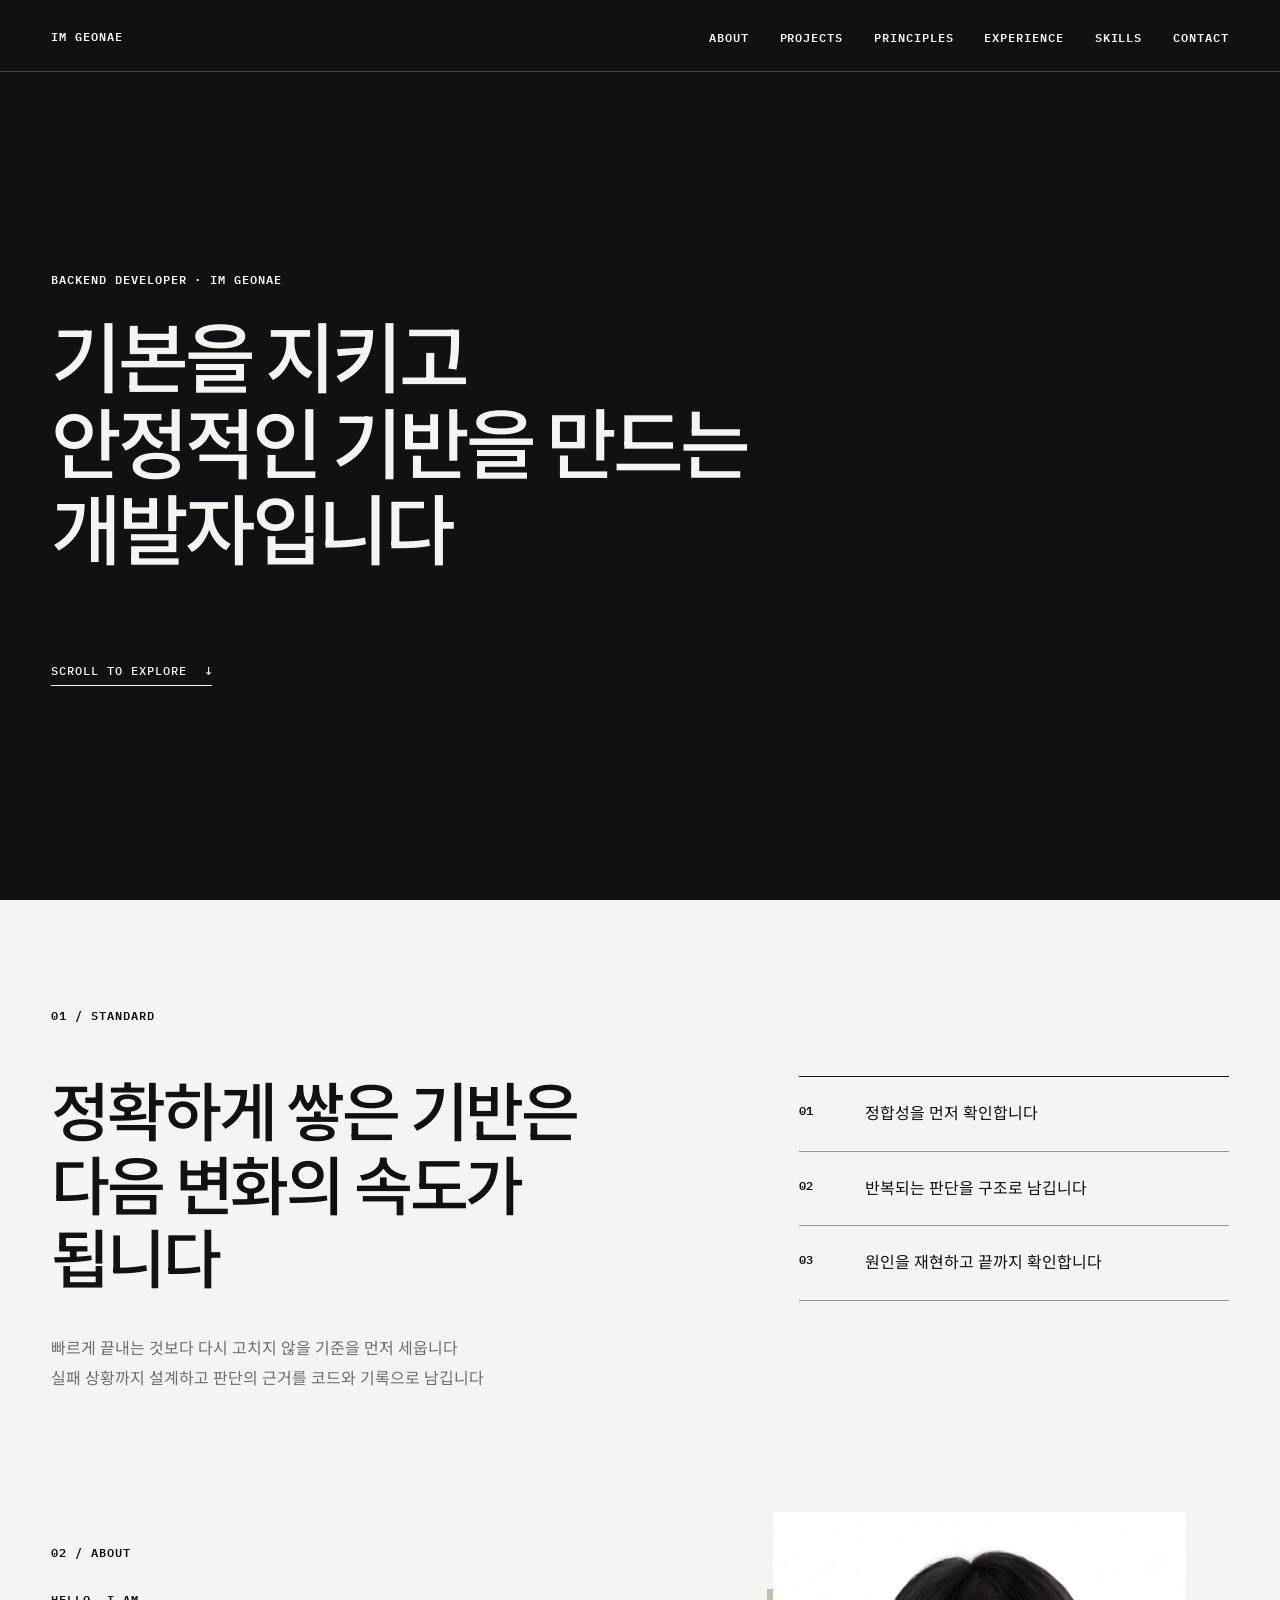
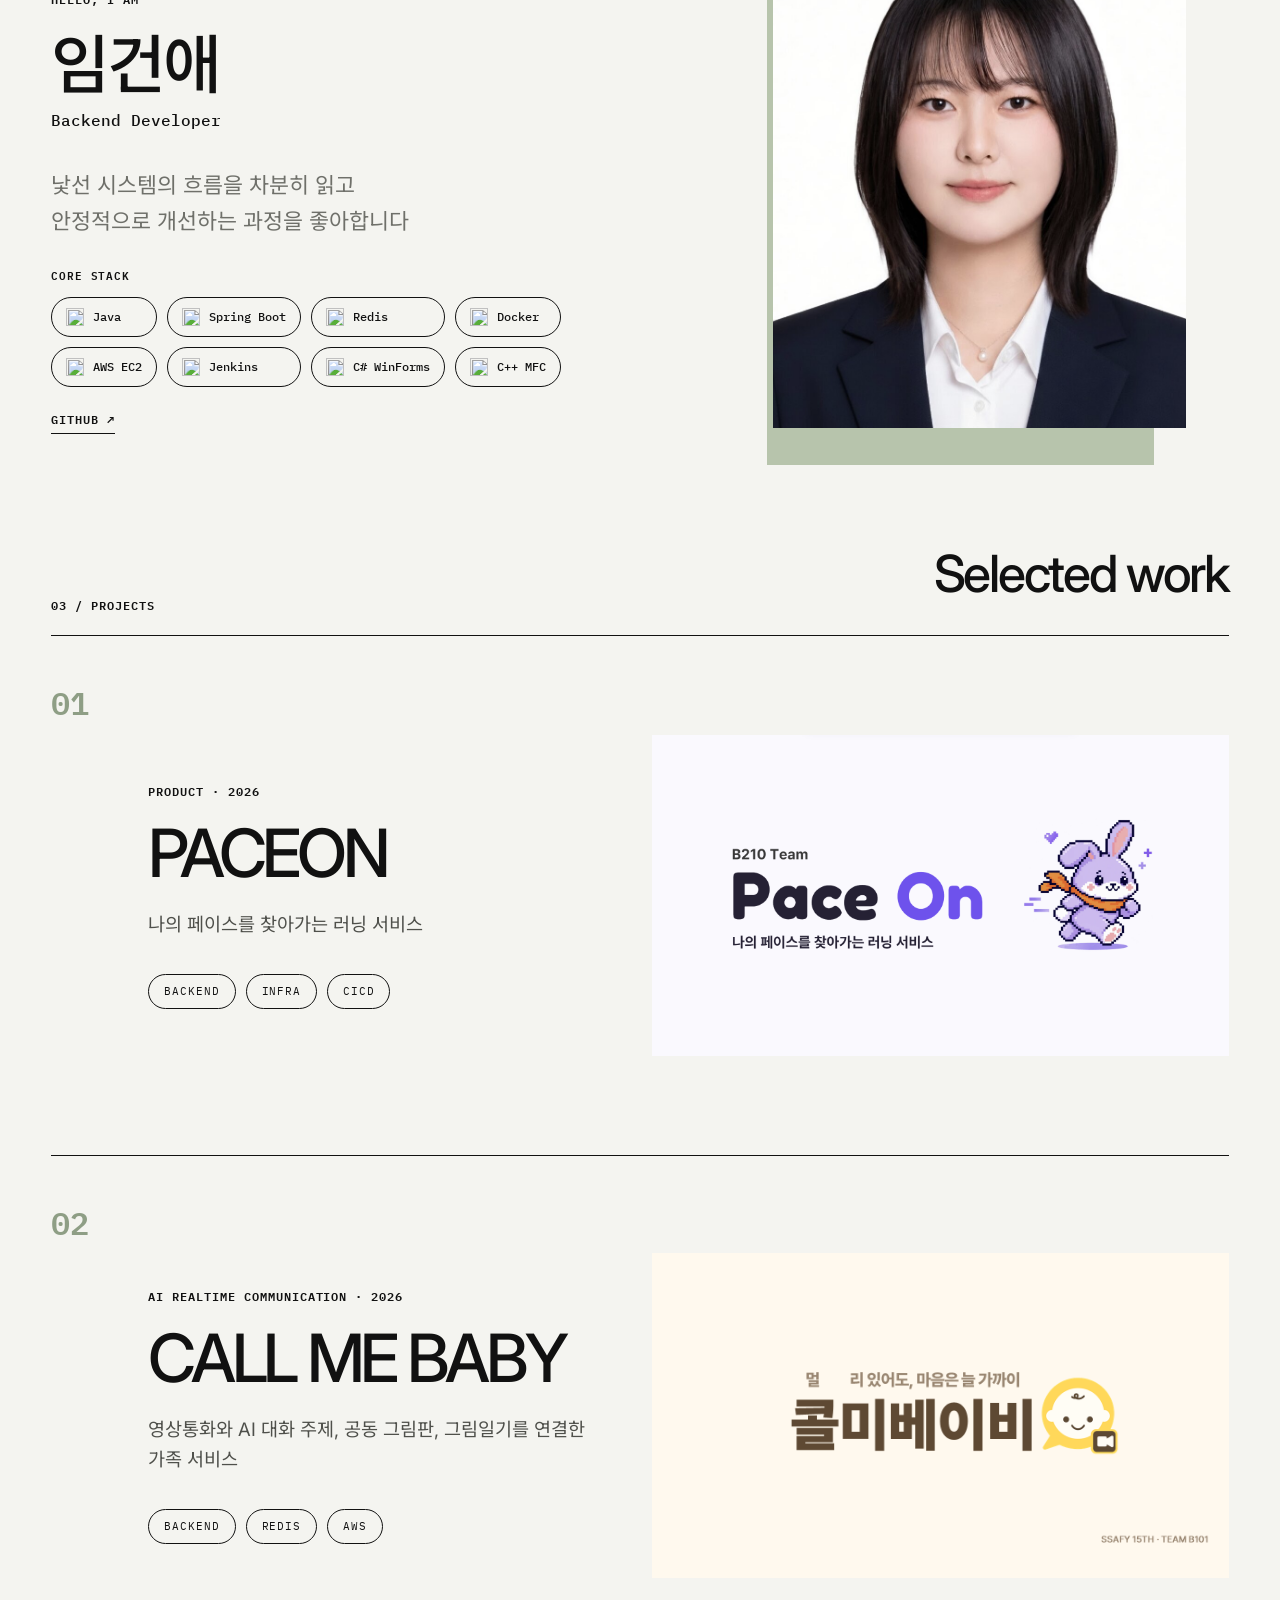
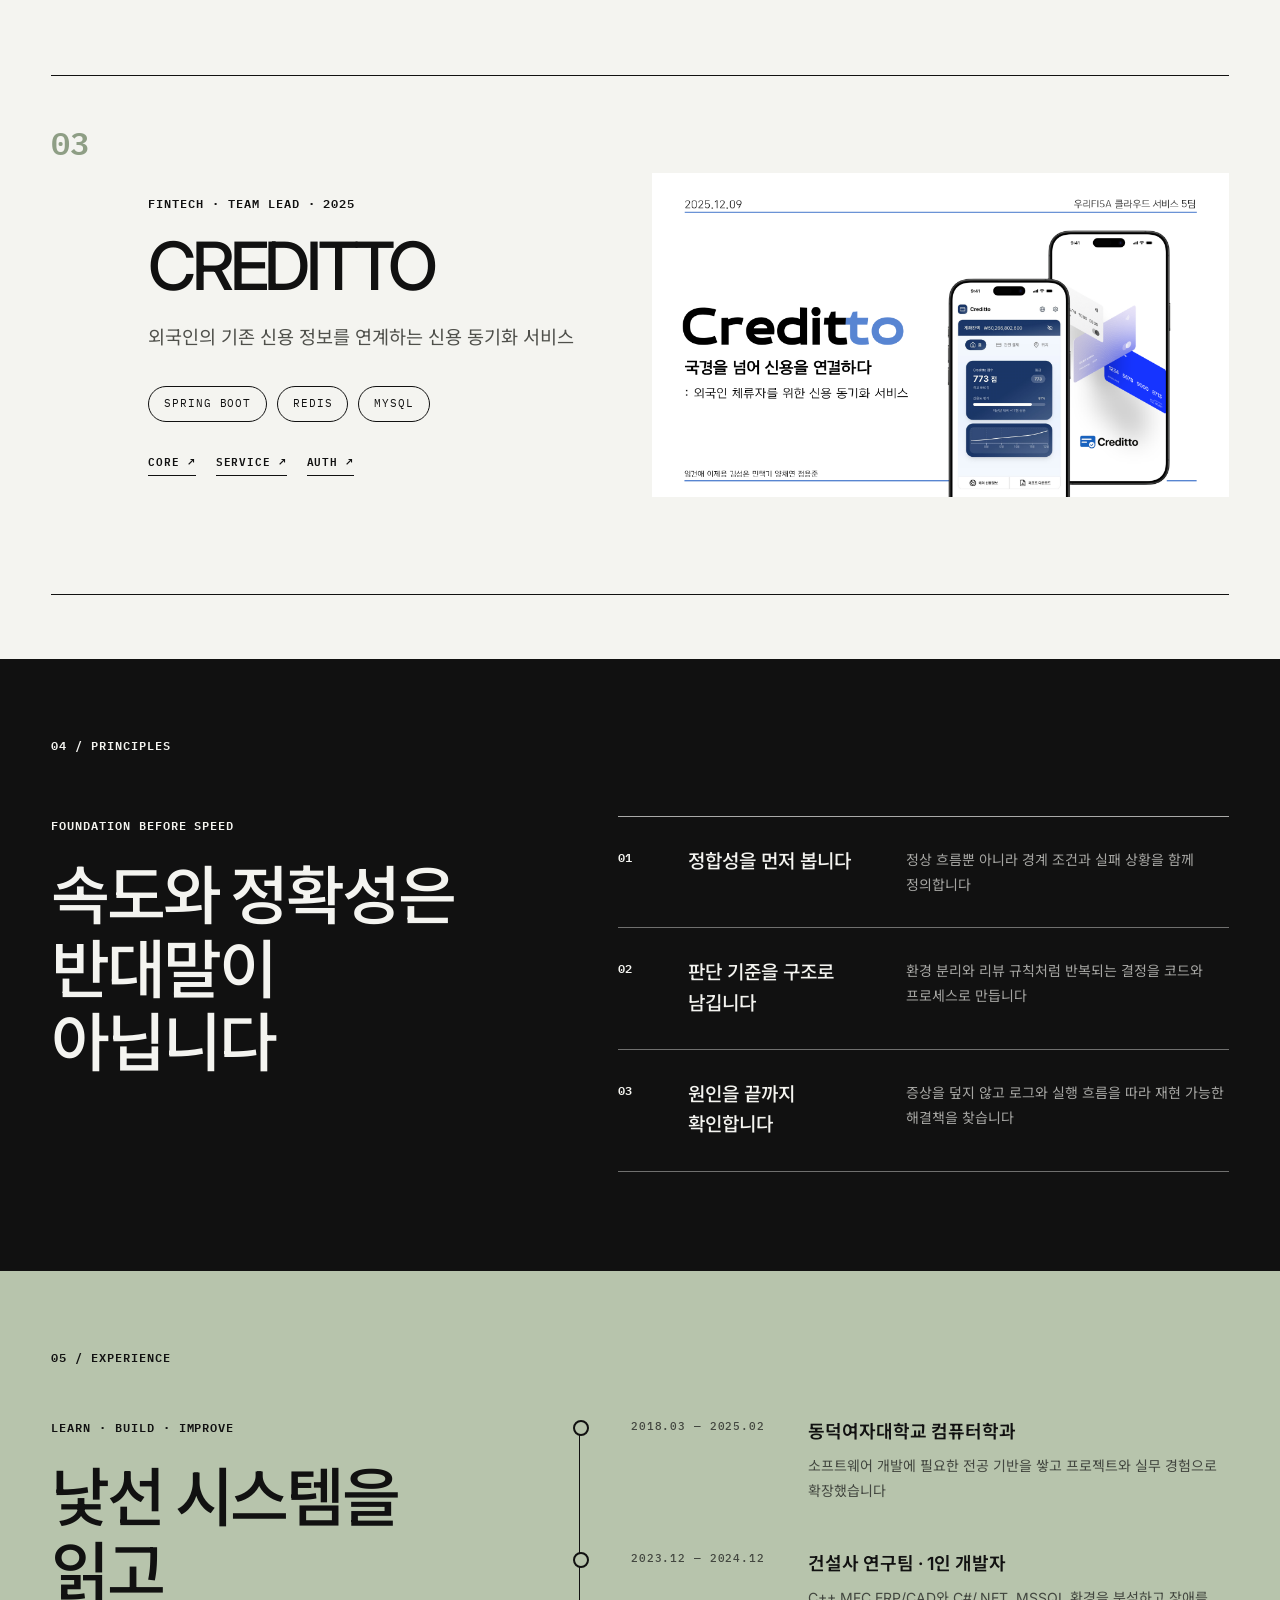
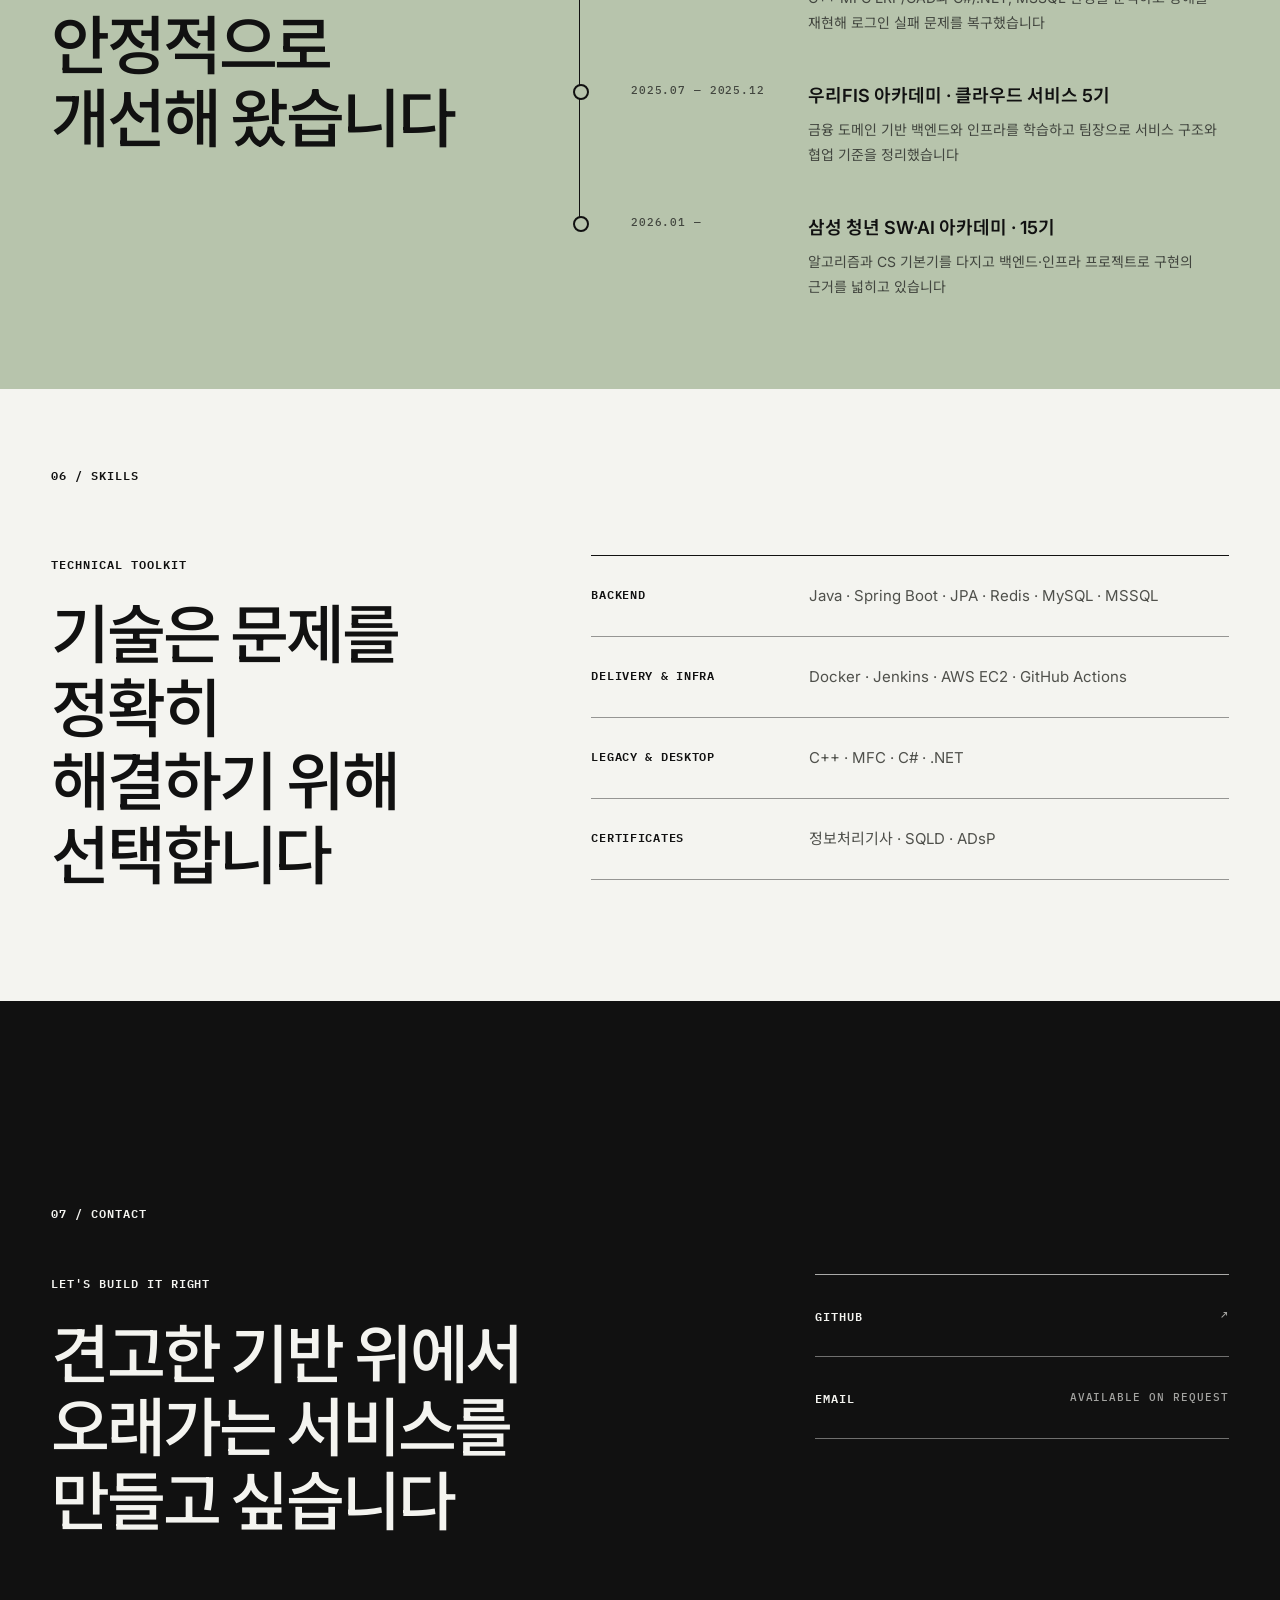
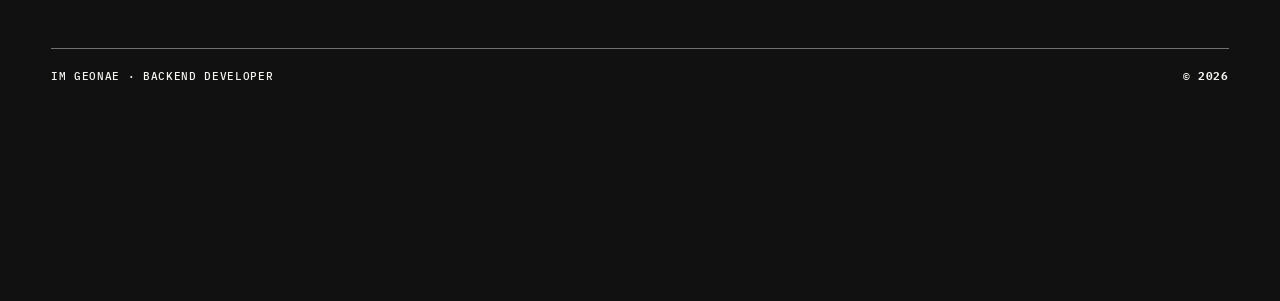
==== commit 26b3006c: "Add WinForms and MFC profile badges" ====
--- a/index.html
+++ b/index.html
@@ -14,7 +14,7 @@
     <link rel="preconnect" href="https://fonts.googleapis.com" />
     <link rel="preconnect" href="https://fonts.gstatic.com" crossorigin />
     <link href="https://fonts.googleapis.com/css2?family=IBM+Plex+Mono:wght@400;500;600&amp;family=Inter:wght@400;500;600;700&amp;family=Noto+Sans+KR:wght@400;500;600;700&amp;display=swap" rel="stylesheet" />
-    <link rel="stylesheet" href="styles.css?v=20261018-profile-experiment-3" />
+    <link rel="stylesheet" href="styles.css?v=20261018-profile-experiment-4" />
     <title>임건애 | Backend Developer</title>
   </head>
   <body>
@@ -73,6 +73,8 @@
               <li><img src="https://api.iconify.design/logos/docker-icon.svg" alt="" /><span>Docker</span></li>
               <li><img src="https://api.iconify.design/logos/aws.svg" alt="" /><span>AWS EC2</span></li>
               <li><img src="https://api.iconify.design/logos/jenkins.svg" alt="" /><span>Jenkins</span></li>
+              <li><img src="https://api.iconify.design/logos/c-sharp.svg" alt="" /><span>C# WinForms</span></li>
+              <li><img src="https://api.iconify.design/logos/c-plusplus.svg" alt="" /><span>C++ MFC</span></li>
             </ul>
           </div>
           <a class="inline-link" href="https://github.com/wo-oaw" target="_blank" rel="noreferrer">GITHUB <span aria-hidden="true">↗</span></a>
--- a/styles.css
+++ b/styles.css
@@ -278,7 +278,7 @@
 
 .tech-badges {
   display: grid;
-  grid-template-columns: repeat(3, max-content);
+  grid-template-columns: repeat(4, max-content);
   gap: 10px;
 }
 
@@ -582,12 +582,20 @@
 
 :focus-visible { outline: 3px solid #3773e8; outline-offset: 4px; }
 
+@media (max-width: 1200px) {
+  .tech-badges { grid-template-columns: repeat(3, max-content); }
+}
+
 @media (max-width: 1050px) {
   .project-row { grid-template-columns: 36px minmax(270px, .9fr) minmax(320px, 1.1fr); gap: 28px; }
   .principles, .experience, .skills { column-gap: 54px; }
   .principle-list li { grid-template-columns: 38px 1fr; }
   .principle-list p { grid-column: 2; }
   .timeline li { grid-template-columns: 128px 1fr; gap: 16px; }
+}
+
+@media (max-width: 900px) {
+  .tech-badges { grid-template-columns: repeat(2, max-content); }
 }
 
 @media (max-width: 820px) {
@@ -665,7 +673,8 @@
 }
 
 @media (max-width: 480px) {
-  .tech-badges { grid-template-columns: repeat(2, max-content); }
+  .tech-badges { gap: 8px; }
+  .tech-badges li { gap: 7px; padding: 8px 10px; font-size: 11px; }
   .brand, .menu-button { font-size: 11px; }
   .intro h1 { font-size: clamp(36px, 10.6vw, 48px); }
   .statement-copy h2,
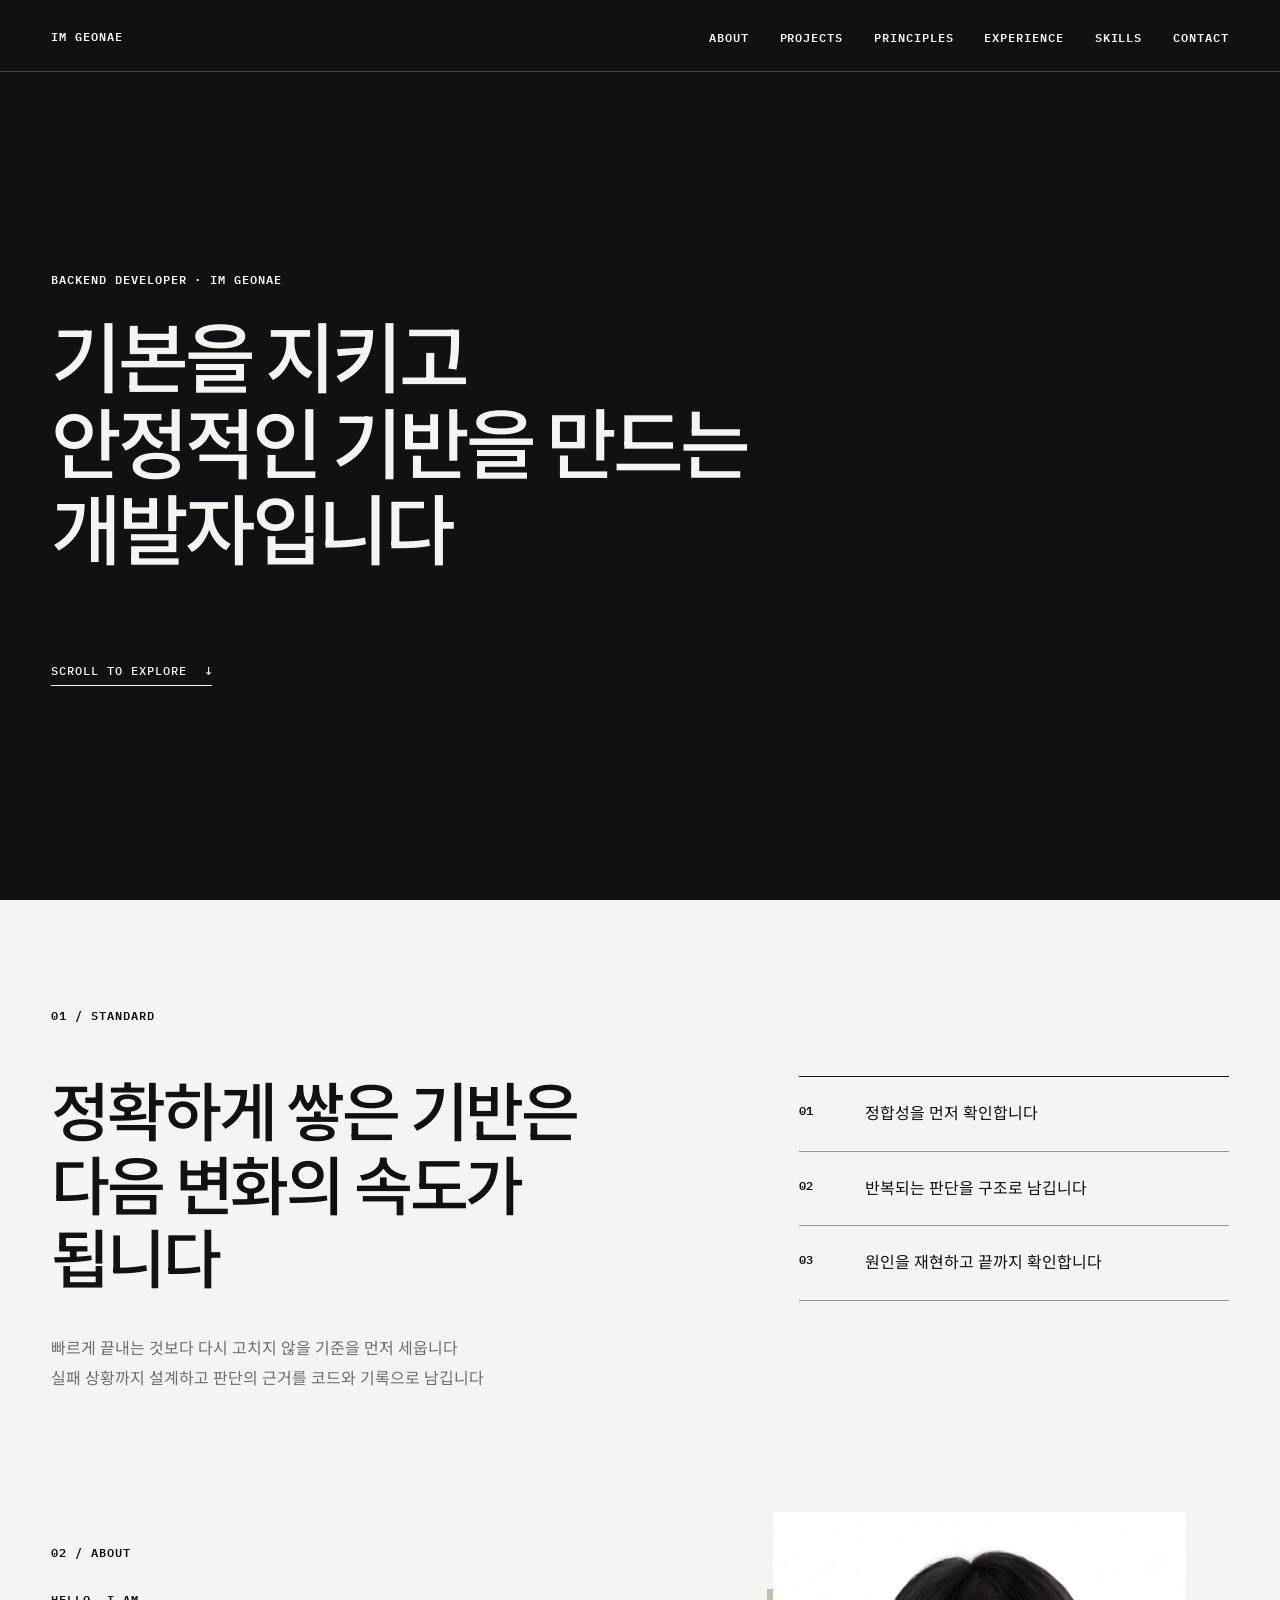
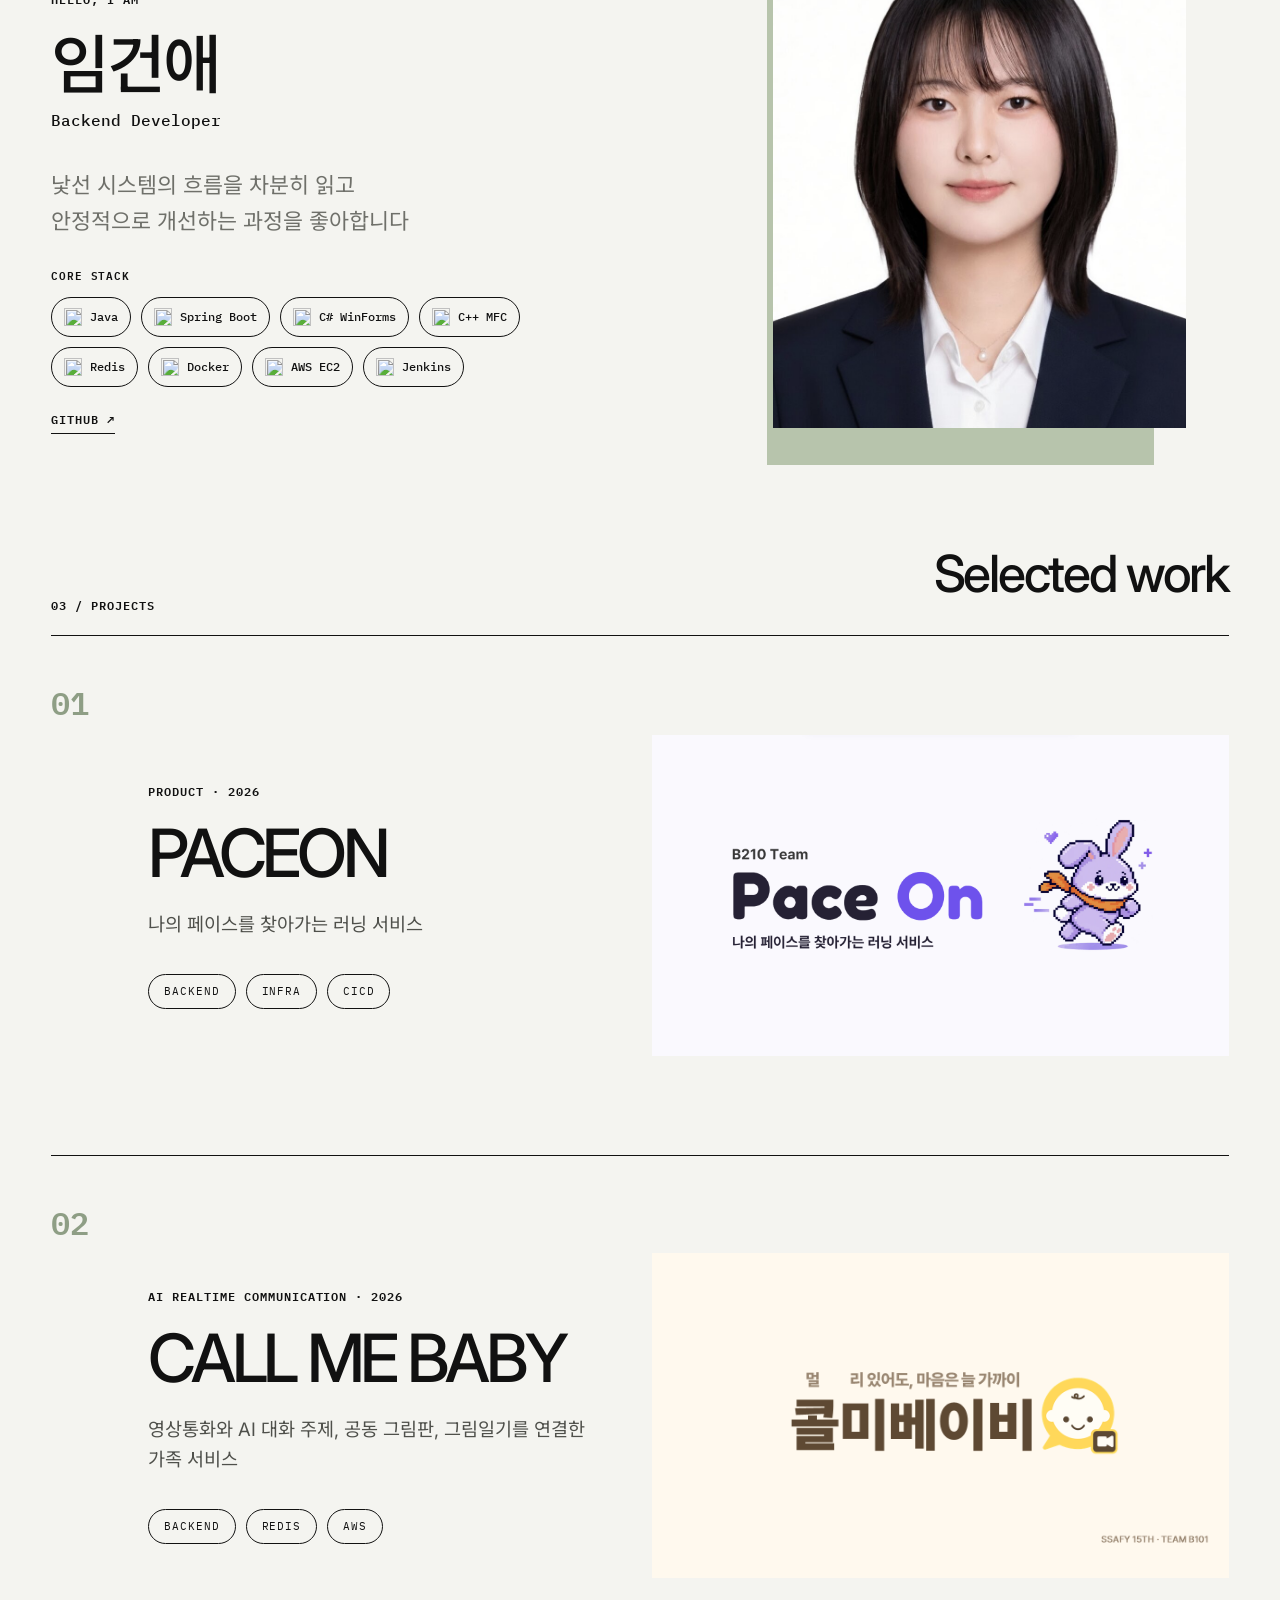
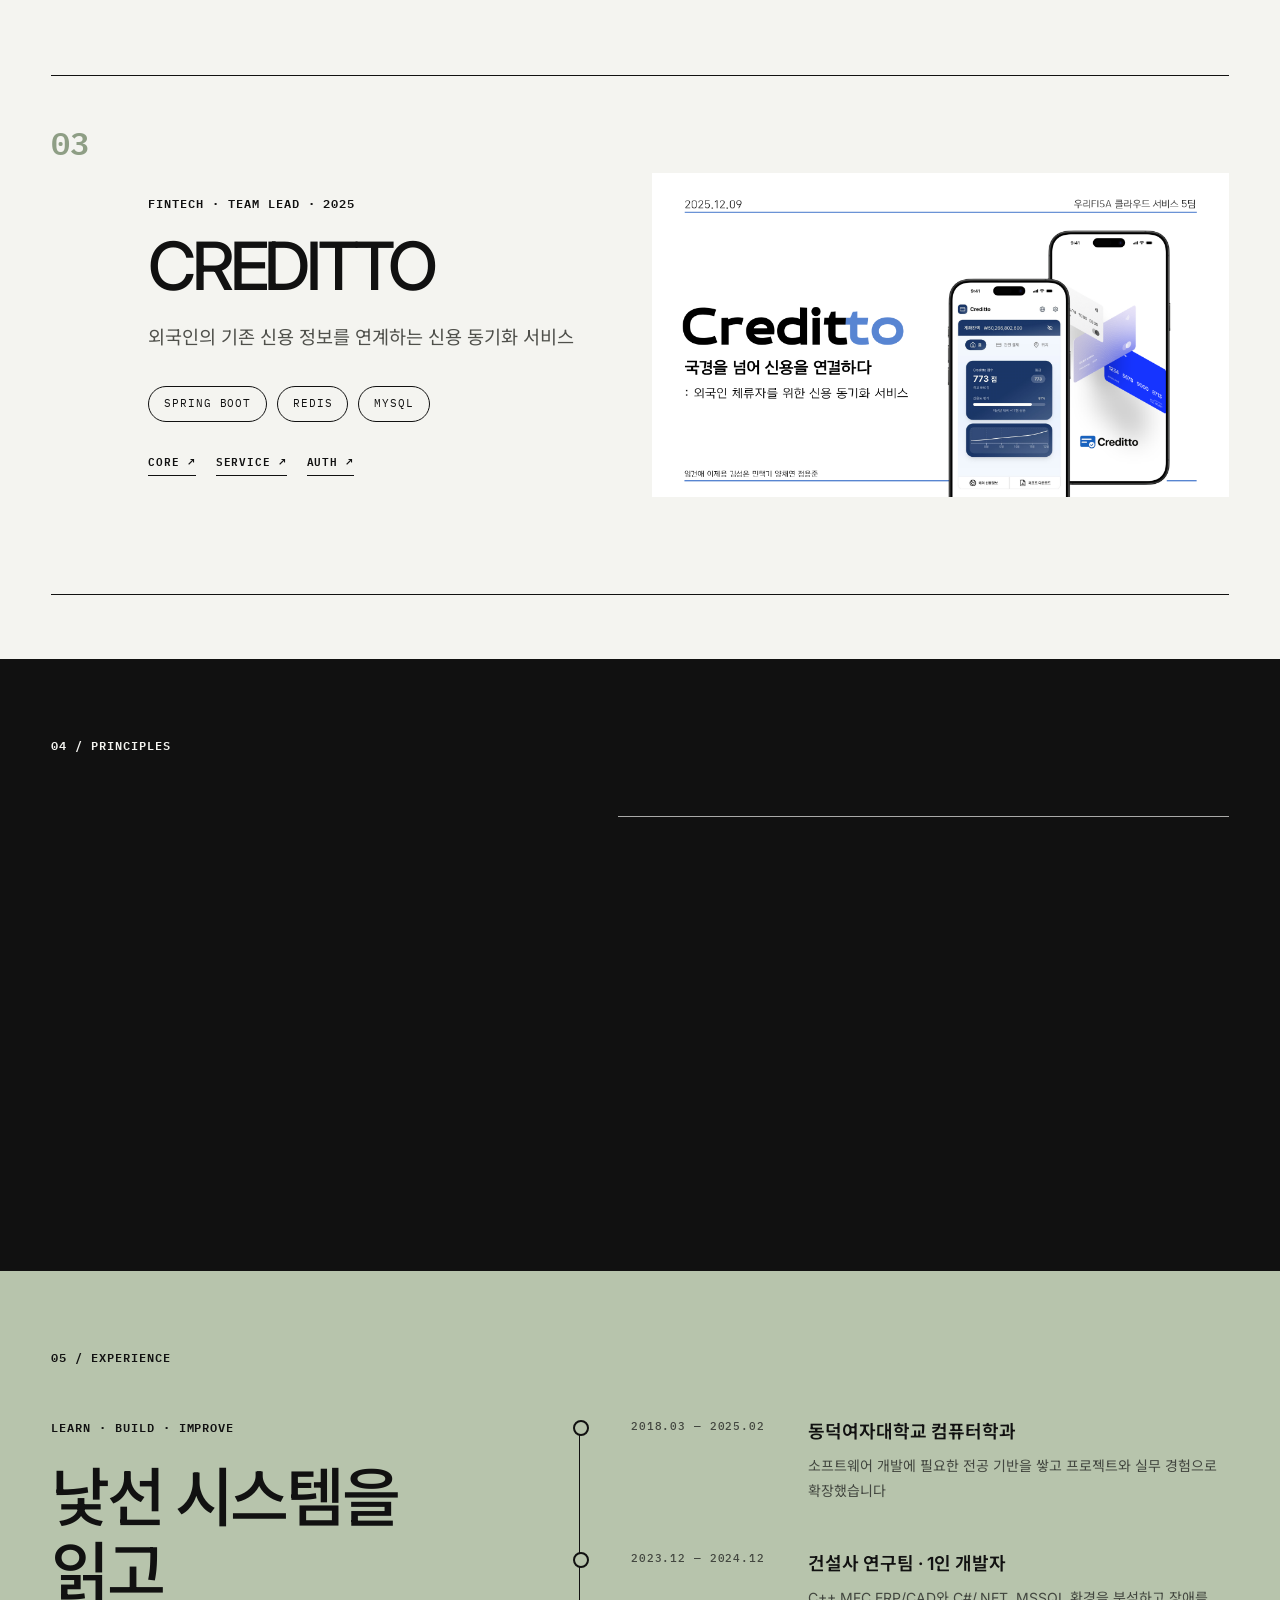
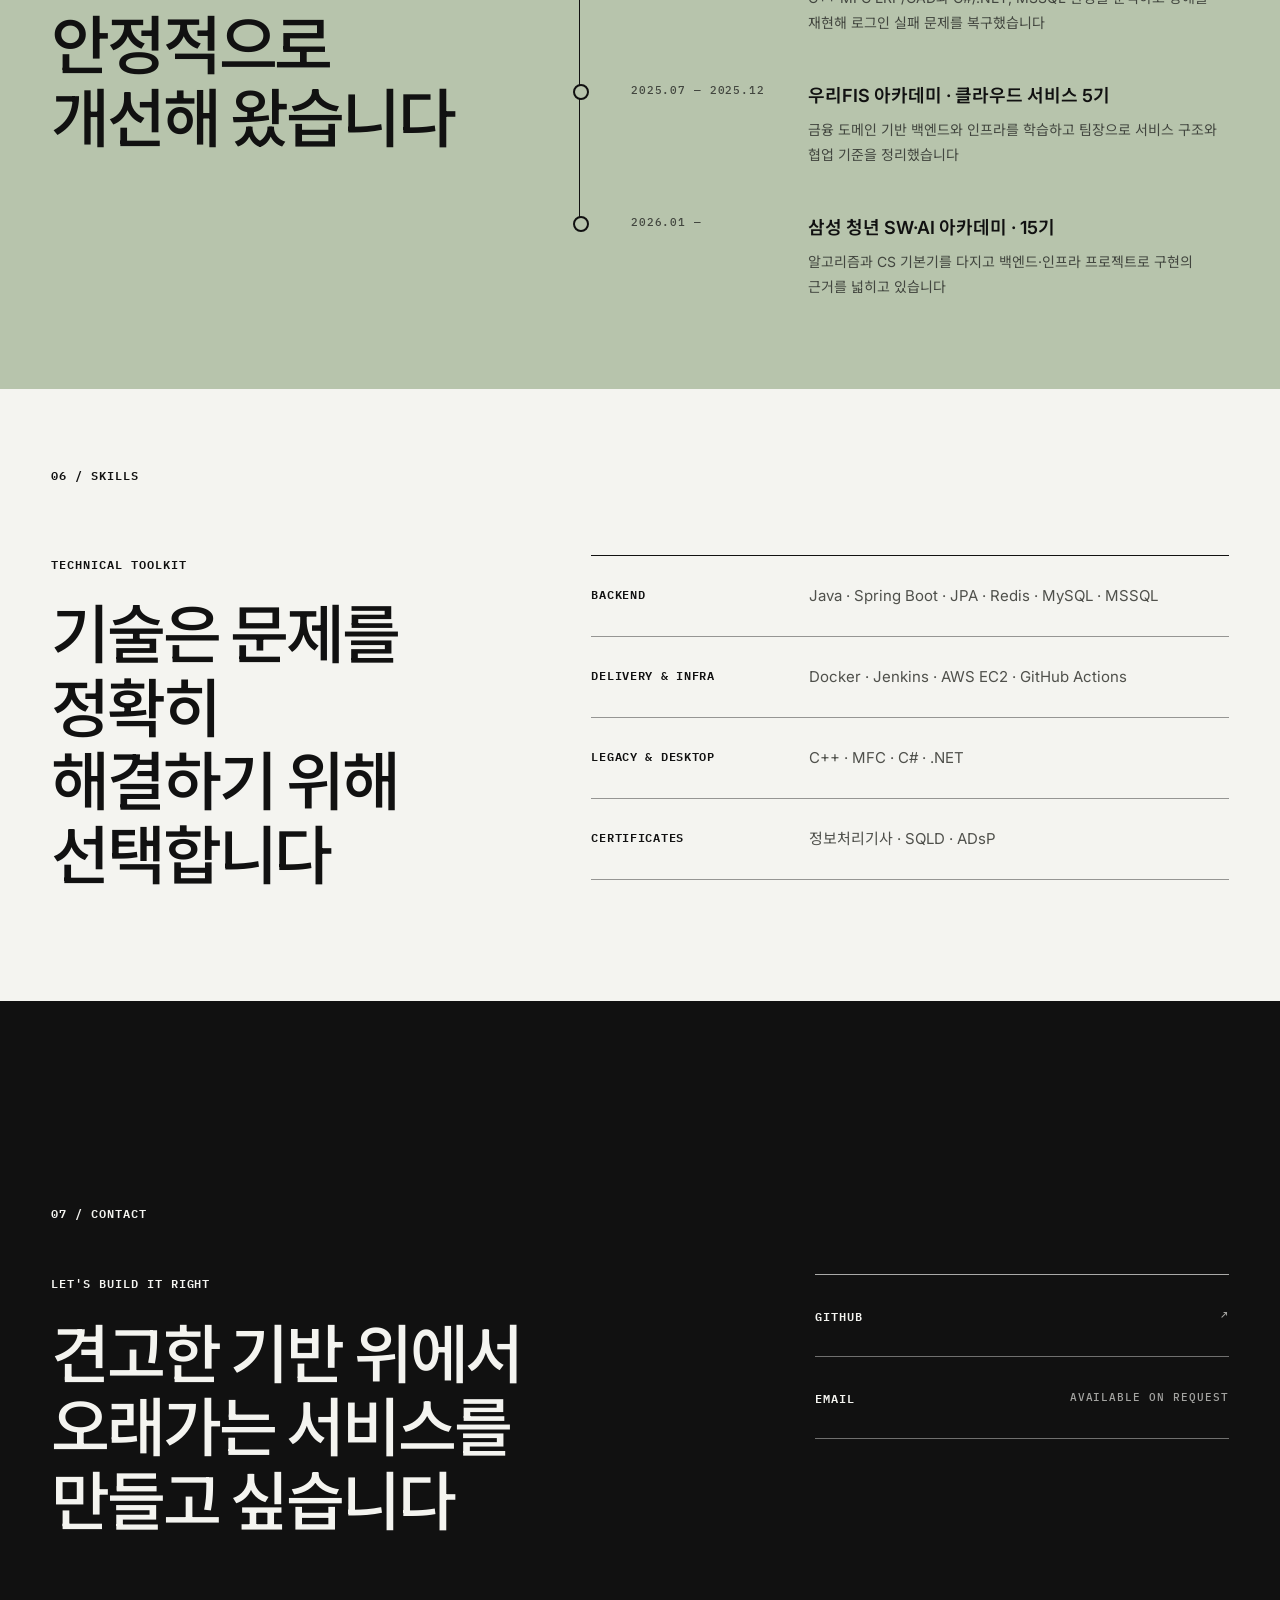
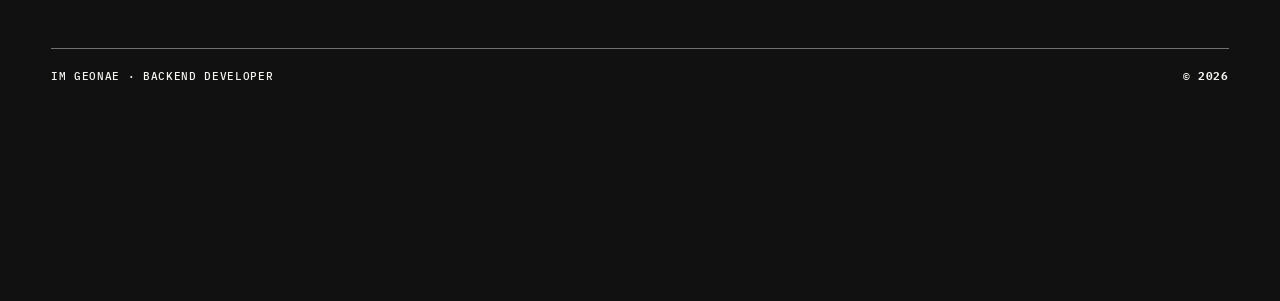
==== commit f8ef2ca5: "Arrange profile badges in natural-width rows" ====
--- a/index.html
+++ b/index.html
@@ -14,7 +14,7 @@
     <link rel="preconnect" href="https://fonts.googleapis.com" />
     <link rel="preconnect" href="https://fonts.gstatic.com" crossorigin />
     <link href="https://fonts.googleapis.com/css2?family=IBM+Plex+Mono:wght@400;500;600&amp;family=Inter:wght@400;500;600;700&amp;family=Noto+Sans+KR:wght@400;500;600;700&amp;display=swap" rel="stylesheet" />
-    <link rel="stylesheet" href="styles.css?v=20261018-profile-experiment-4" />
+    <link rel="stylesheet" href="styles.css?v=20261018-profile-experiment-5" />
     <title>임건애 | Backend Developer</title>
   </head>
   <body>
@@ -66,16 +66,20 @@
           <p class="about-description">낯선 시스템의 흐름을 차분히 읽고<br />안정적으로 개선하는 과정을 좋아합니다</p>
           <div class="about-stack">
             <h3>CORE STACK</h3>
-            <ul class="tech-badges" aria-label="핵심 기술 스택">
-              <li><img src="https://api.iconify.design/logos/java.svg" alt="" /><span>Java</span></li>
-              <li><img src="https://api.iconify.design/logos/spring-icon.svg" alt="" /><span>Spring Boot</span></li>
-              <li><img src="https://api.iconify.design/logos/redis.svg" alt="" /><span>Redis</span></li>
-              <li><img src="https://api.iconify.design/logos/docker-icon.svg" alt="" /><span>Docker</span></li>
-              <li><img src="https://api.iconify.design/logos/aws.svg" alt="" /><span>AWS EC2</span></li>
-              <li><img src="https://api.iconify.design/logos/jenkins.svg" alt="" /><span>Jenkins</span></li>
-              <li><img src="https://api.iconify.design/logos/c-sharp.svg" alt="" /><span>C# WinForms</span></li>
-              <li><img src="https://api.iconify.design/logos/c-plusplus.svg" alt="" /><span>C++ MFC</span></li>
-            </ul>
+            <div class="tech-badges">
+              <ul class="tech-badge-row" aria-label="개발 언어 및 프레임워크">
+                <li><img src="https://api.iconify.design/logos/java.svg" alt="" /><span>Java</span></li>
+                <li><img src="https://api.iconify.design/logos/spring-icon.svg" alt="" /><span>Spring Boot</span></li>
+                <li><img src="https://api.iconify.design/logos/c-sharp.svg" alt="" /><span>C# WinForms</span></li>
+                <li><img src="https://api.iconify.design/logos/c-plusplus.svg" alt="" /><span>C++ MFC</span></li>
+              </ul>
+              <ul class="tech-badge-row" aria-label="데이터·인프라·배포 기술">
+                <li><img src="https://api.iconify.design/logos/redis.svg" alt="" /><span>Redis</span></li>
+                <li><img src="https://api.iconify.design/logos/docker-icon.svg" alt="" /><span>Docker</span></li>
+                <li><img src="https://api.iconify.design/logos/aws.svg" alt="" /><span>AWS EC2</span></li>
+                <li><img src="https://api.iconify.design/logos/jenkins.svg" alt="" /><span>Jenkins</span></li>
+              </ul>
+            </div>
           </div>
           <a class="inline-link" href="https://github.com/wo-oaw" target="_blank" rel="noreferrer">GITHUB <span aria-hidden="true">↗</span></a>
         </div>
--- a/styles.css
+++ b/styles.css
@@ -278,23 +278,28 @@
 
 .tech-badges {
   display: grid;
-  grid-template-columns: repeat(4, max-content);
   gap: 10px;
 }
 
-.tech-badges li {
+.tech-badge-row {
+  display: flex;
+  flex-wrap: wrap;
+  gap: 10px;
+}
+
+.tech-badge-row li {
   display: inline-flex;
   min-height: 40px;
   align-items: center;
-  gap: 9px;
-  padding: 8px 14px;
+  gap: 8px;
+  padding: 8px 12px;
   border: 1px solid var(--ink);
   border-radius: 999px;
   font: 500 12px/1.2 var(--mono);
   white-space: nowrap;
 }
 
-.tech-badges img { width: 18px; height: 18px; object-fit: contain; }
+.tech-badge-row img { width: 18px; height: 18px; object-fit: contain; }
 
 .inline-link {
   display: inline-block;
@@ -582,20 +587,12 @@
 
 :focus-visible { outline: 3px solid #3773e8; outline-offset: 4px; }
 
-@media (max-width: 1200px) {
-  .tech-badges { grid-template-columns: repeat(3, max-content); }
-}
-
 @media (max-width: 1050px) {
   .project-row { grid-template-columns: 36px minmax(270px, .9fr) minmax(320px, 1.1fr); gap: 28px; }
   .principles, .experience, .skills { column-gap: 54px; }
   .principle-list li { grid-template-columns: 38px 1fr; }
   .principle-list p { grid-column: 2; }
   .timeline li { grid-template-columns: 128px 1fr; gap: 16px; }
-}
-
-@media (max-width: 900px) {
-  .tech-badges { grid-template-columns: repeat(2, max-content); }
 }
 
 @media (max-width: 820px) {
@@ -673,8 +670,8 @@
 }
 
 @media (max-width: 480px) {
-  .tech-badges { gap: 8px; }
-  .tech-badges li { gap: 7px; padding: 8px 10px; font-size: 11px; }
+  .tech-badges, .tech-badge-row { gap: 8px; }
+  .tech-badge-row li { gap: 7px; padding: 8px 10px; font-size: 11px; }
   .brand, .menu-button { font-size: 11px; }
   .intro h1 { font-size: clamp(36px, 10.6vw, 48px); }
   .statement-copy h2,
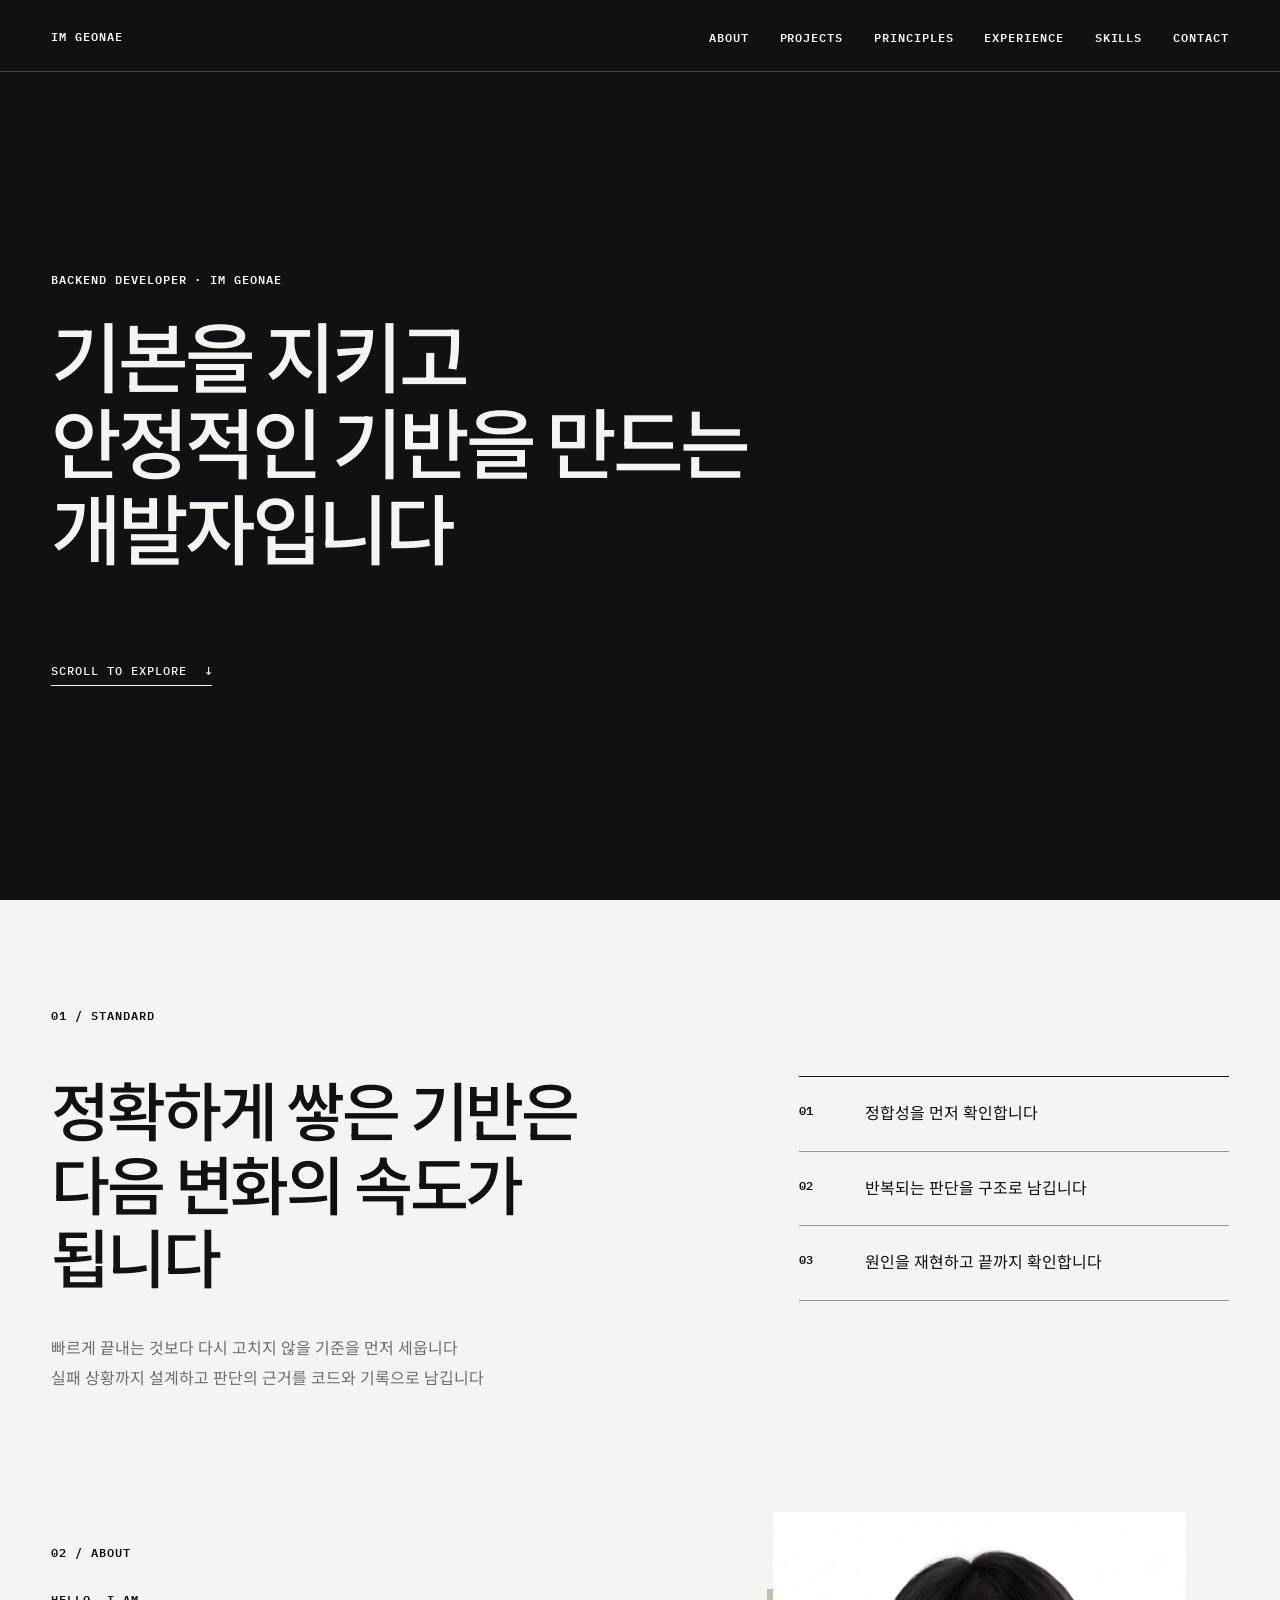
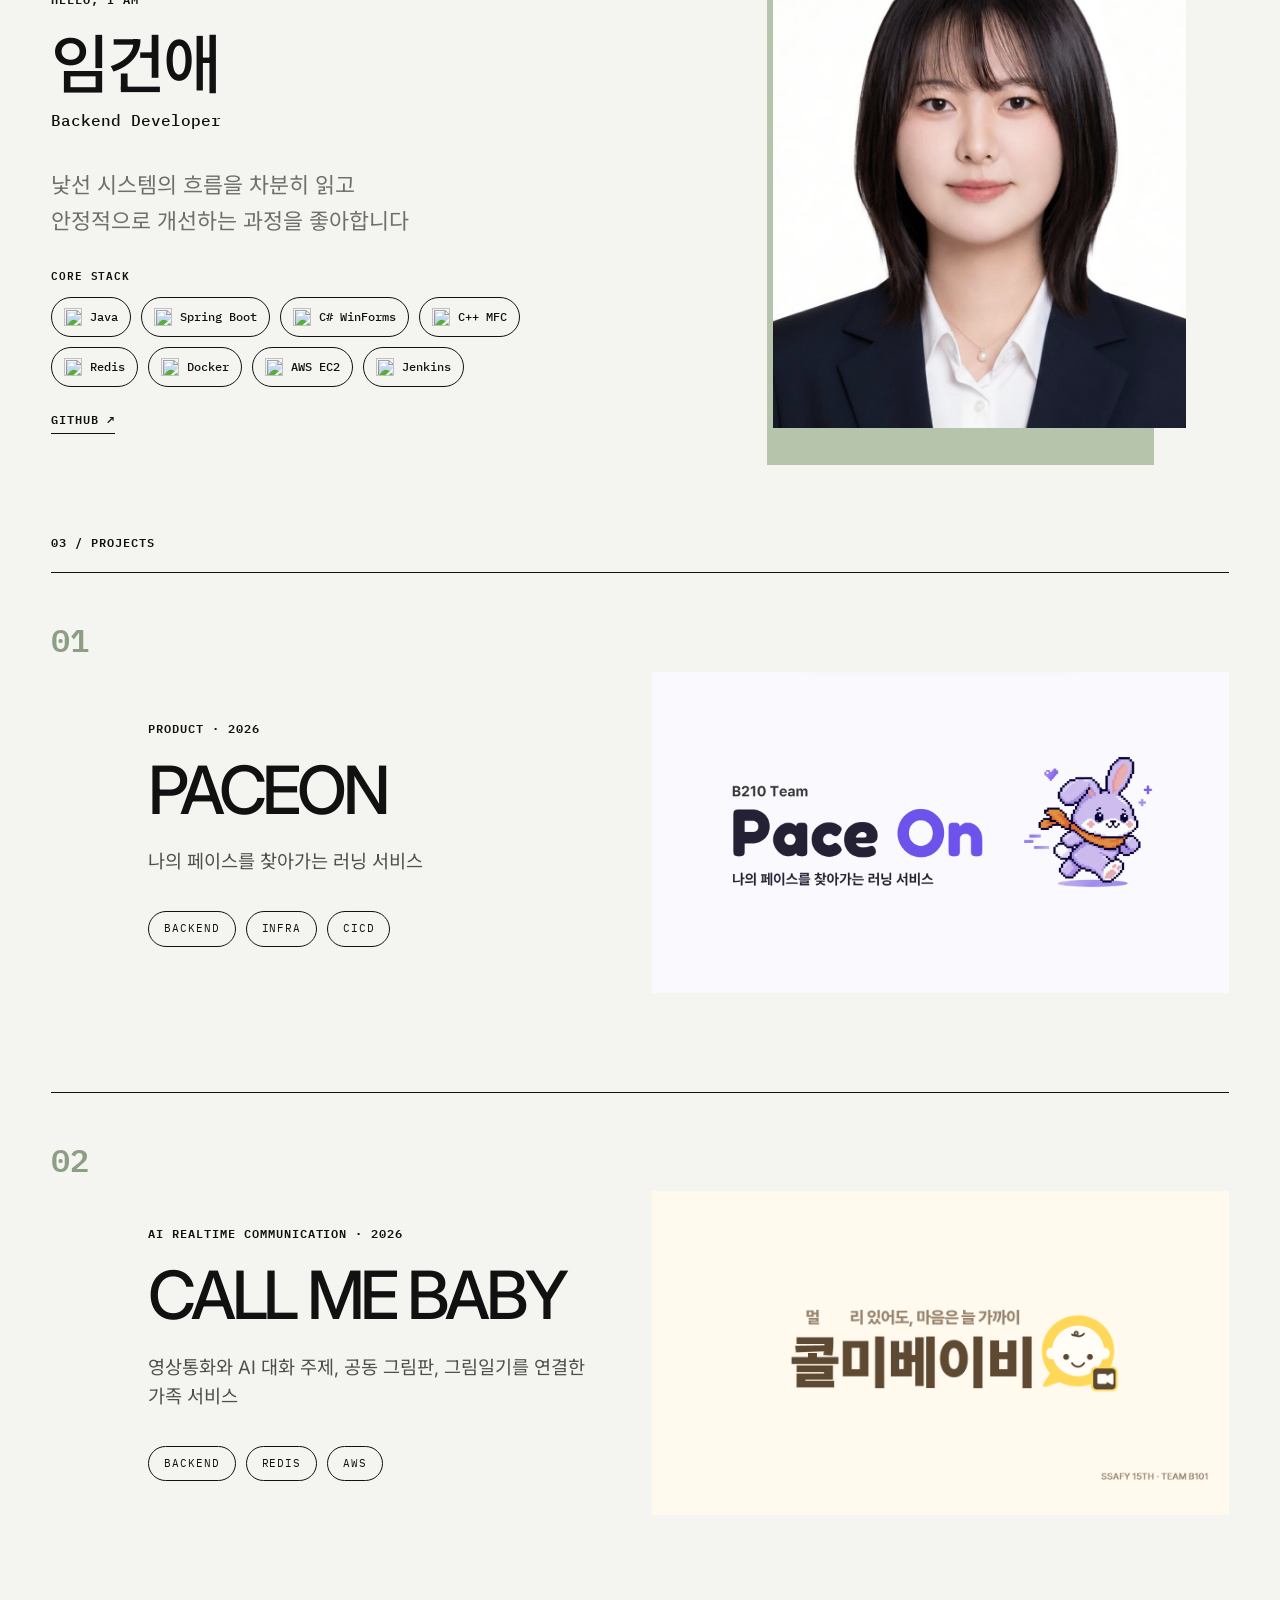
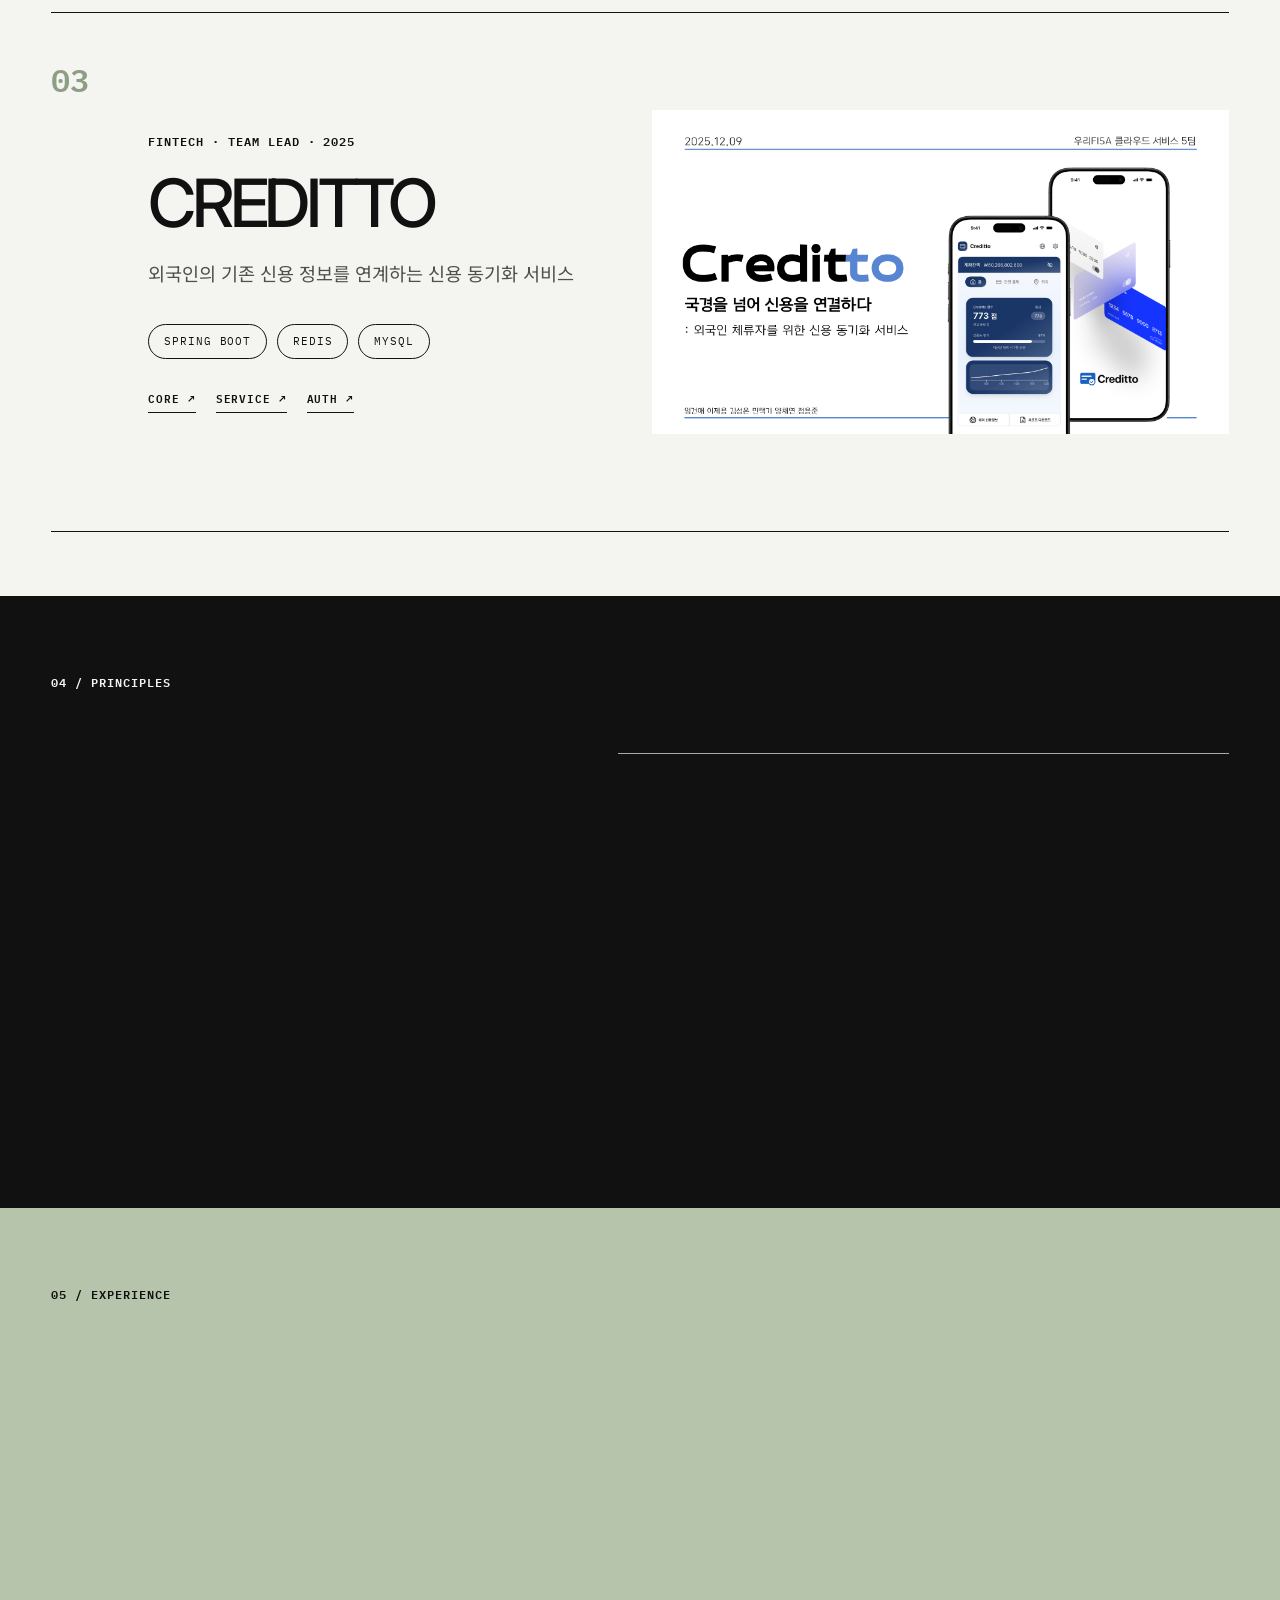
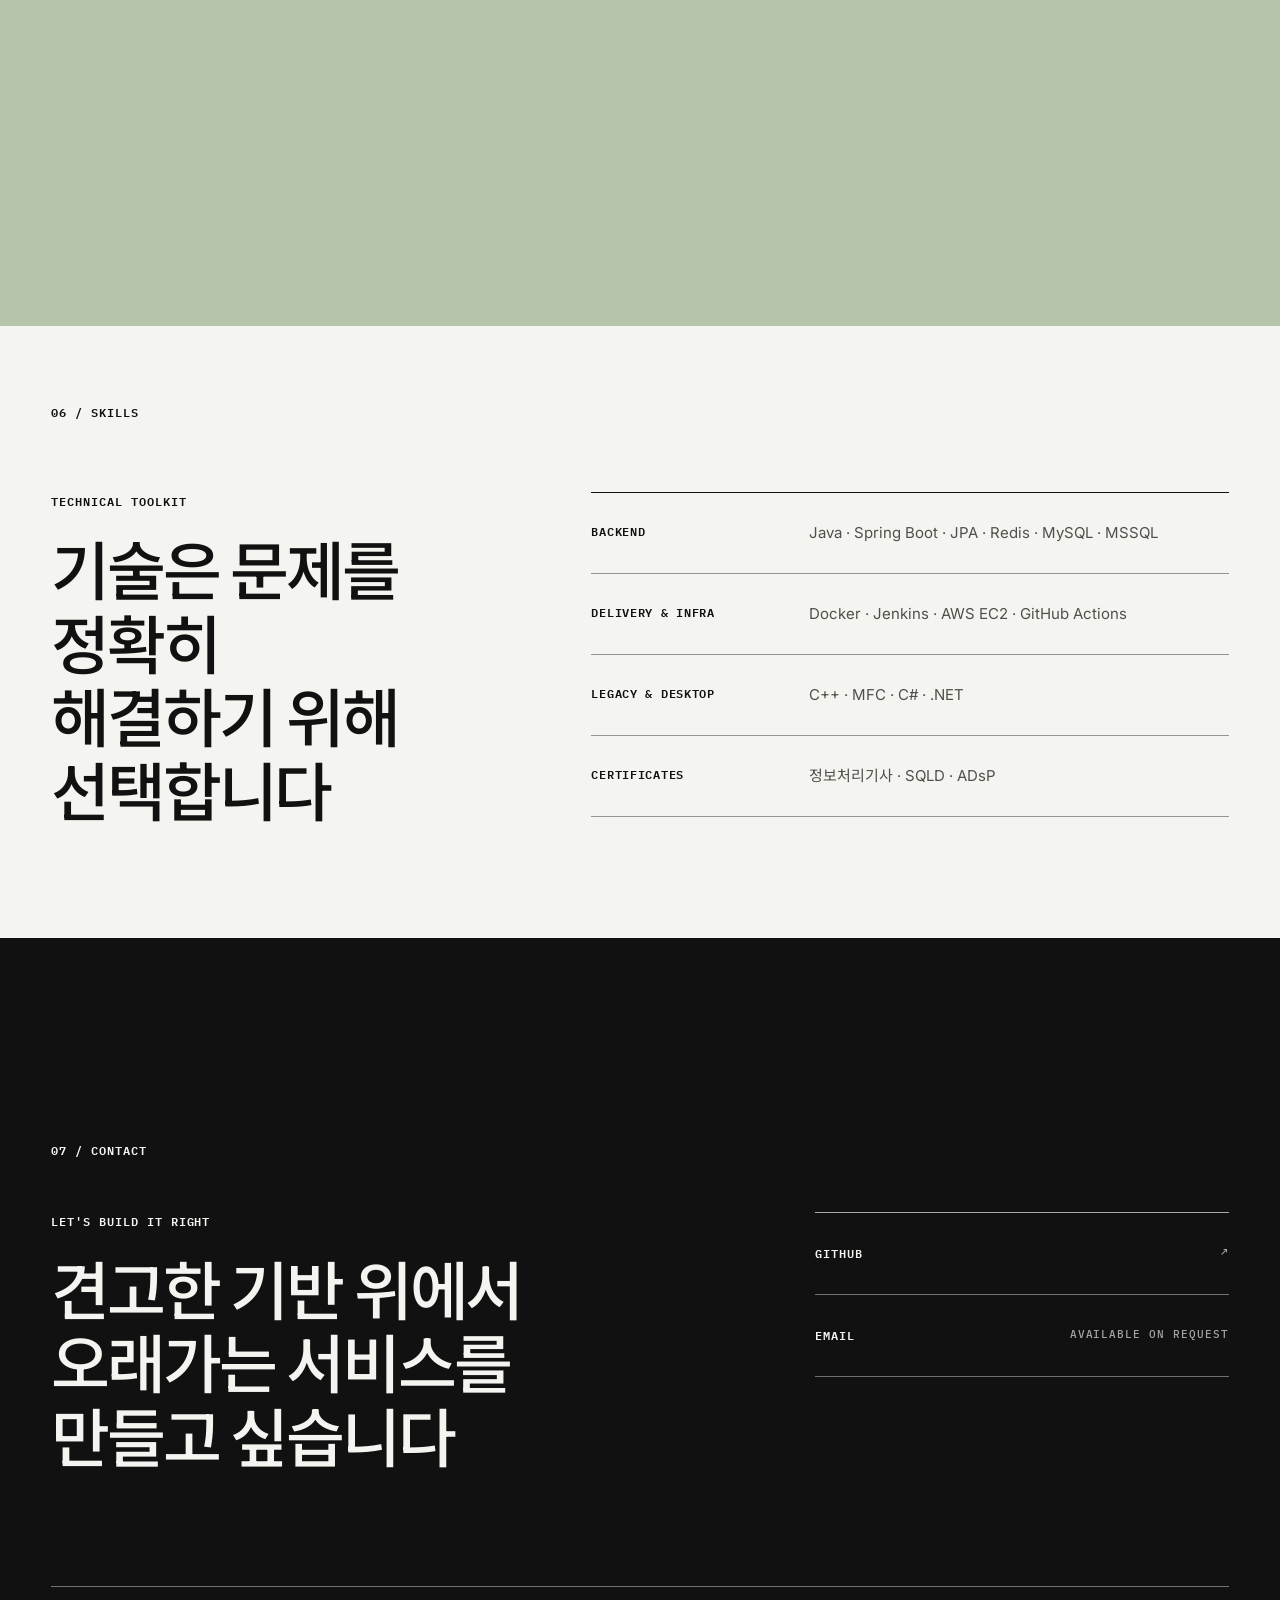
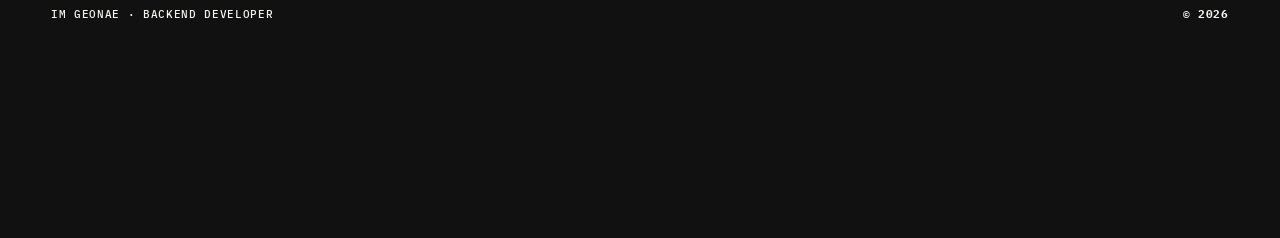
==== commit a30455a0: "Remove selected work heading" ====
--- a/index.html
+++ b/index.html
@@ -14,7 +14,7 @@
     <link rel="preconnect" href="https://fonts.googleapis.com" />
     <link rel="preconnect" href="https://fonts.gstatic.com" crossorigin />
     <link href="https://fonts.googleapis.com/css2?family=IBM+Plex+Mono:wght@400;500;600&amp;family=Inter:wght@400;500;600;700&amp;family=Noto+Sans+KR:wght@400;500;600;700&amp;display=swap" rel="stylesheet" />
-    <link rel="stylesheet" href="styles.css?v=20261018-profile-experiment-5" />
+    <link rel="stylesheet" href="styles.css?v=20261018-projects-heading-1" />
     <title>임건애 | Backend Developer</title>
   </head>
   <body>
@@ -91,8 +91,7 @@
 
       <section class="projects section-shell" id="projects" data-theme="light" aria-labelledby="projects-title">
         <div class="projects-heading reveal">
-          <div class="section-index">03 / PROJECTS</div>
-          <h2 id="projects-title">Selected work</h2>
+          <h2 class="section-index" id="projects-title">03 / PROJECTS</h2>
         </div>
 
         <article class="project-row reveal">
--- a/styles.css
+++ b/styles.css
@@ -354,12 +354,6 @@
 }
 
 .projects-heading .section-index { margin: 0; }
-
-.projects-heading h2 {
-  font-size: clamp(32px, 4vw, 58px);
-  font-weight: 500;
-  letter-spacing: -.045em;
-}
 
 .project-row {
   position: relative;
@@ -645,7 +639,6 @@
   .about-stack { margin-top: 28px; }
   .portrait { justify-self: start; width: min(100%, 440px); }
   .projects-heading { display: block; }
-  .projects-heading h2 { margin-top: 14px; }
 
   .project-row {
     grid-template-columns: 34px 1fr;
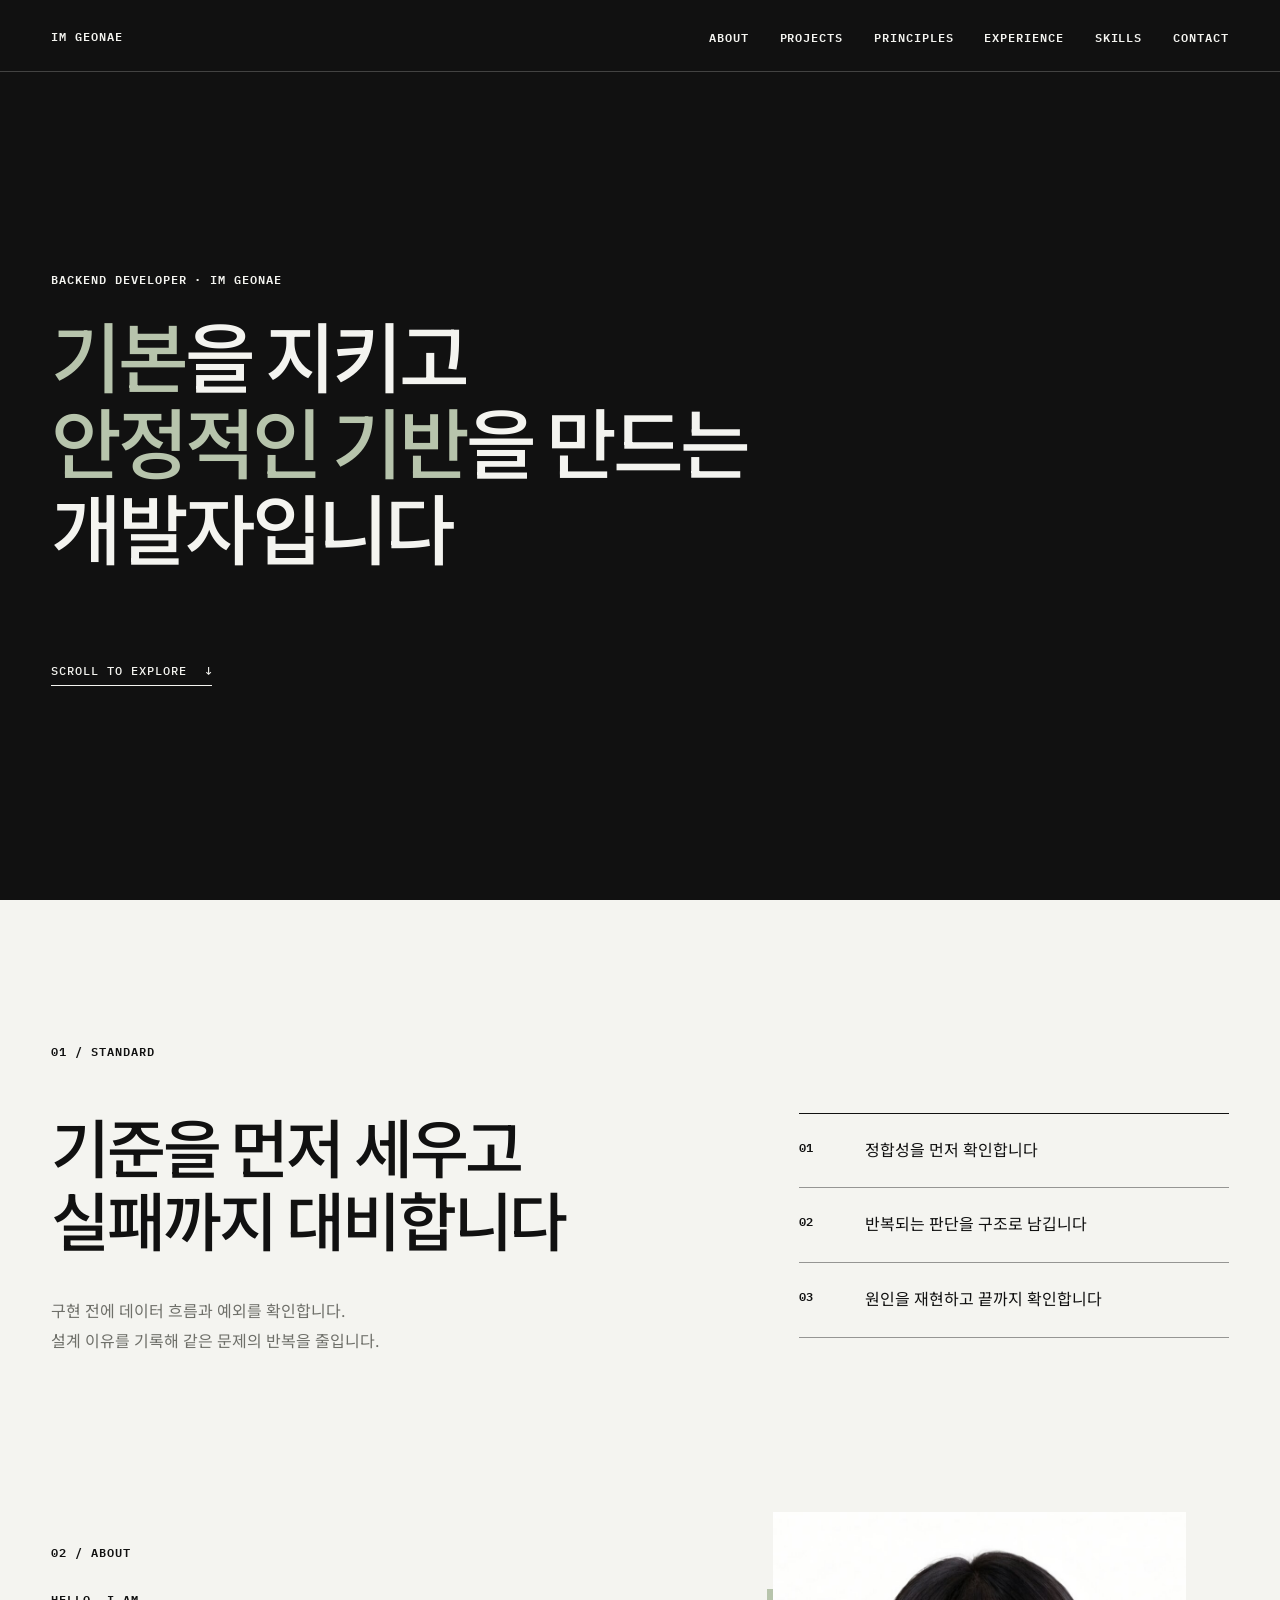
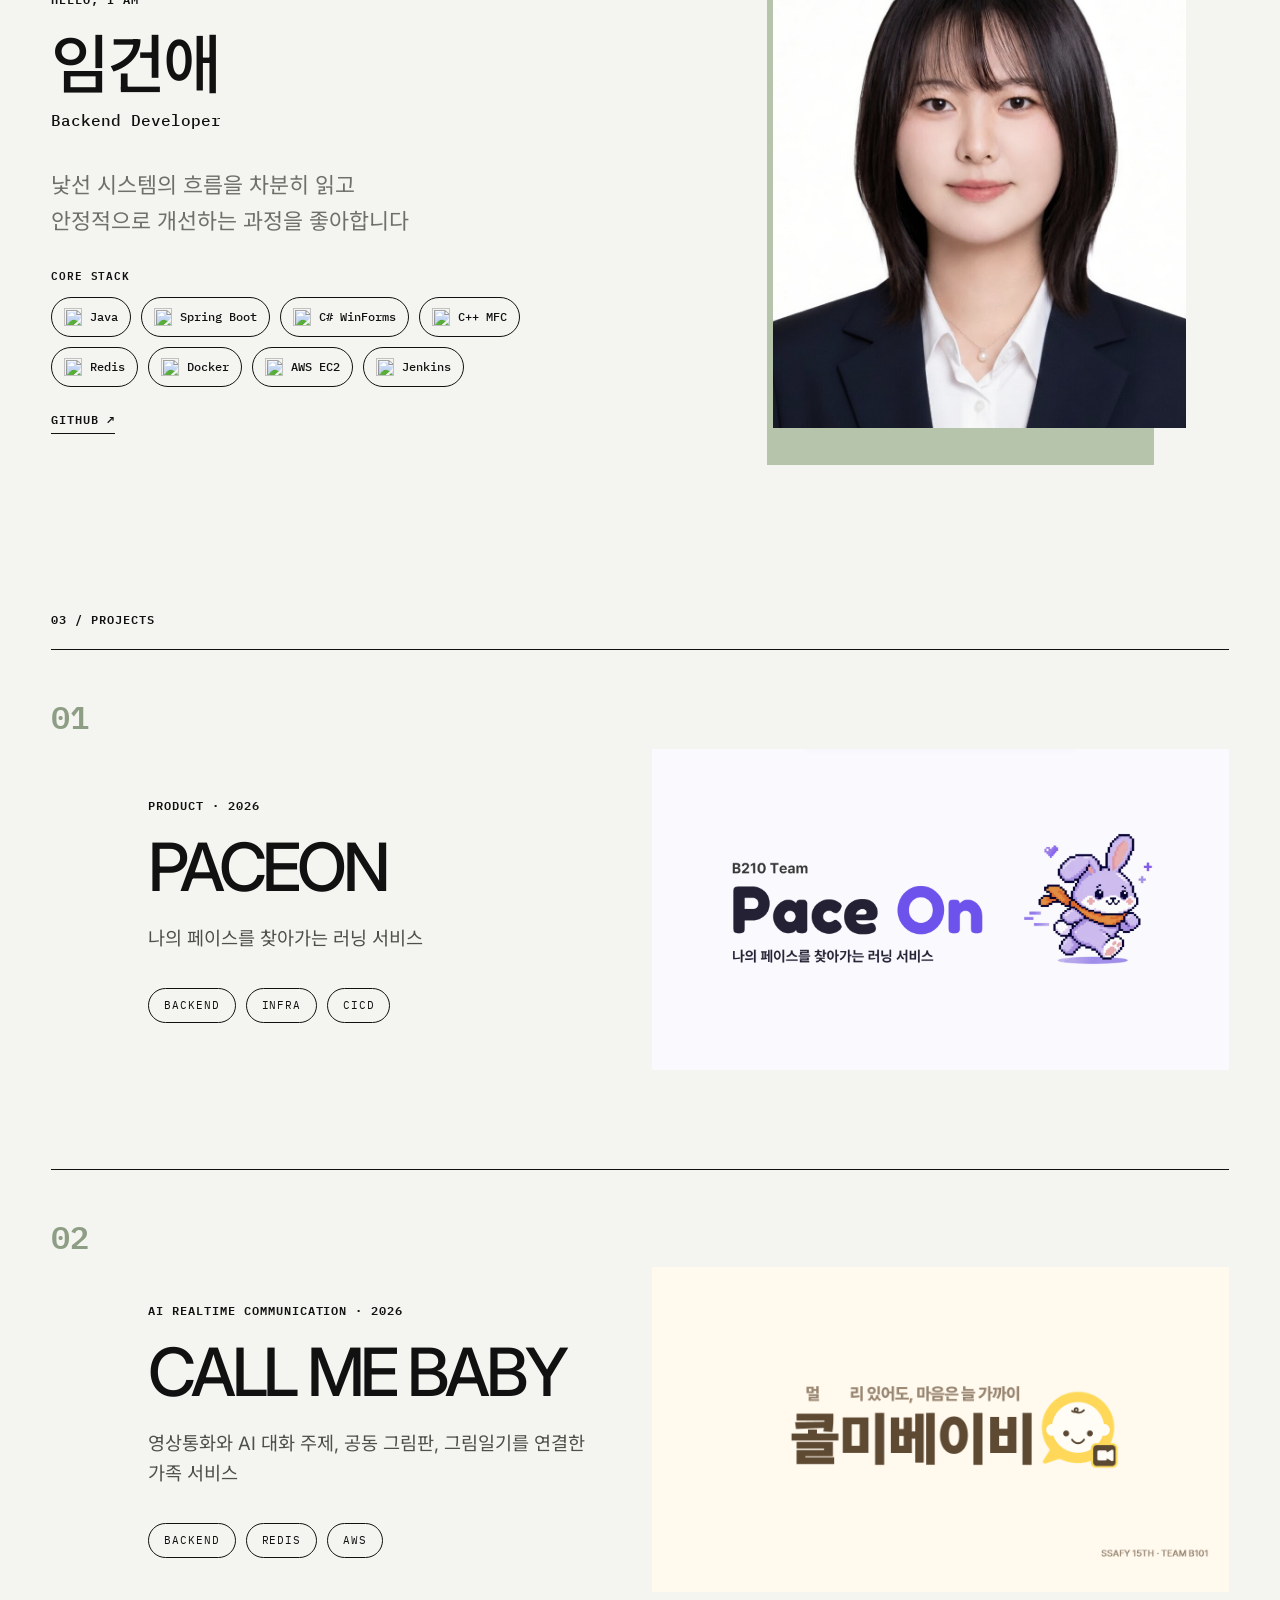
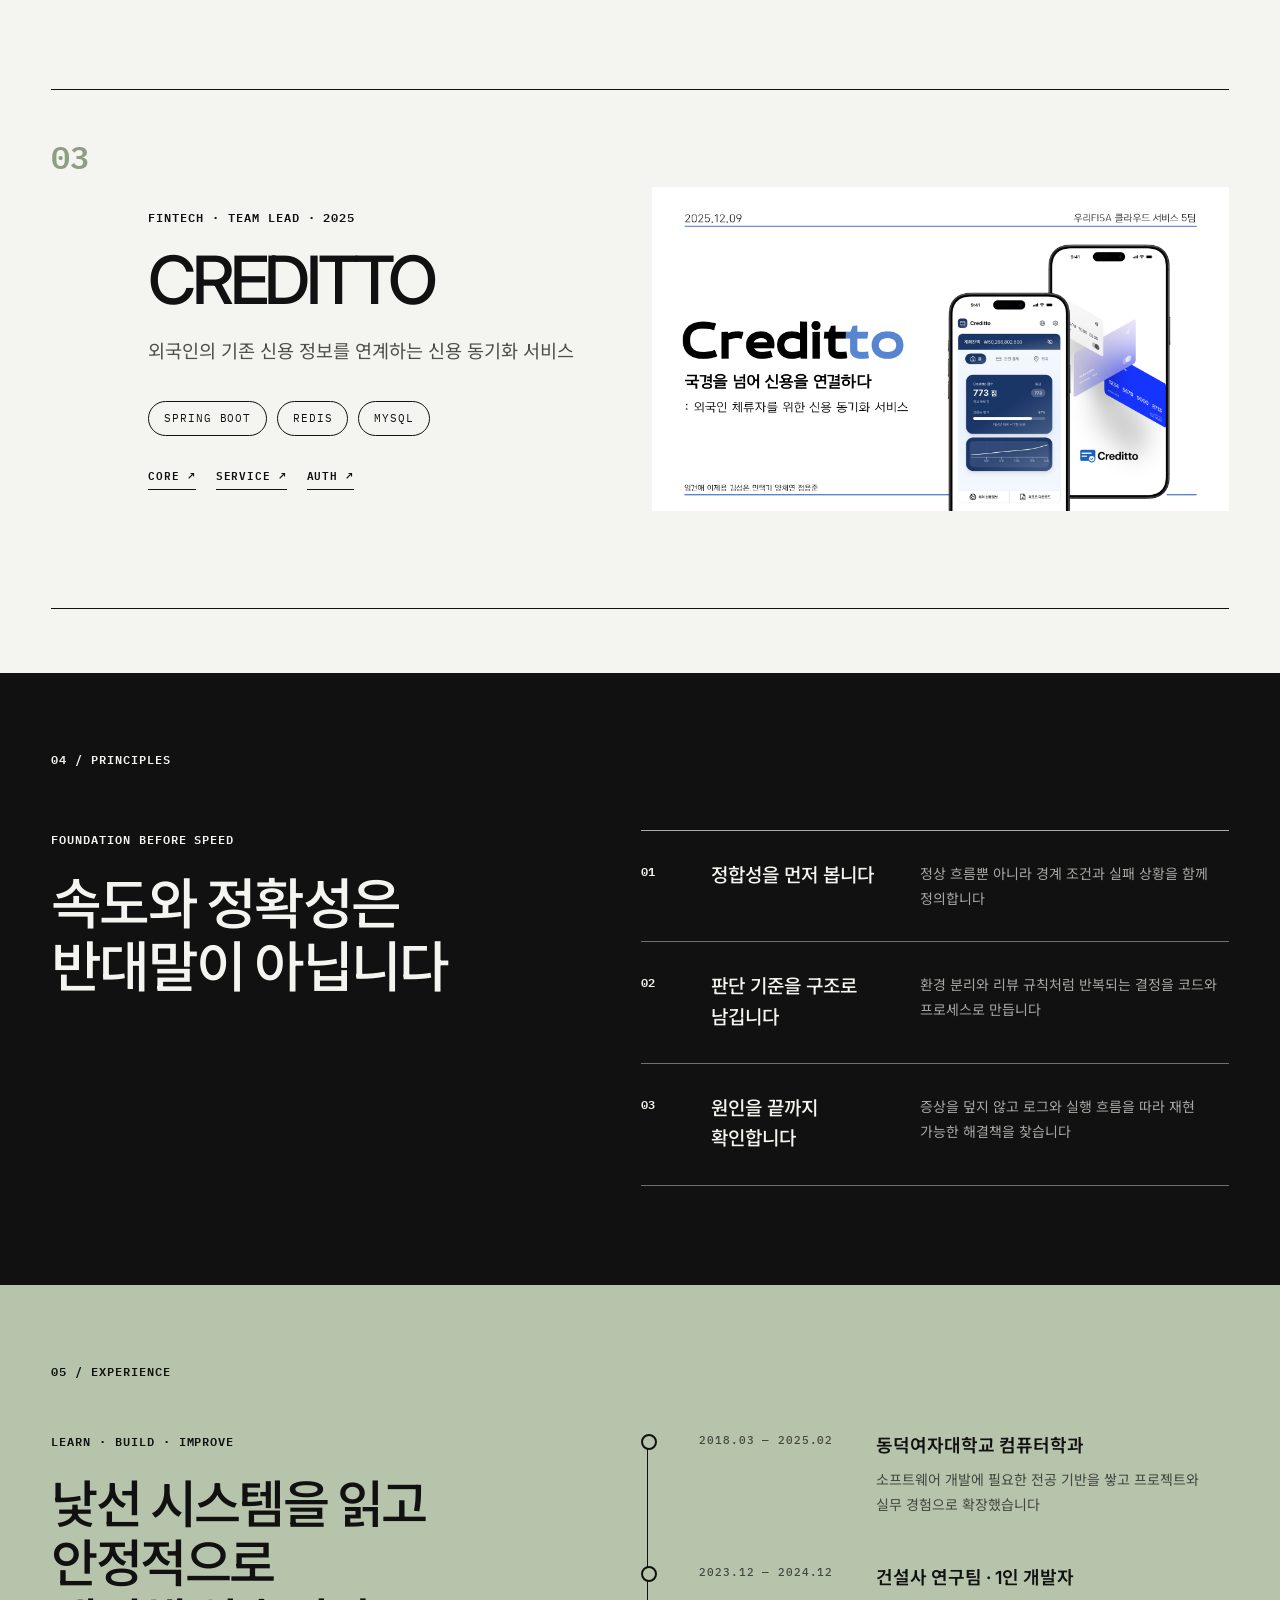
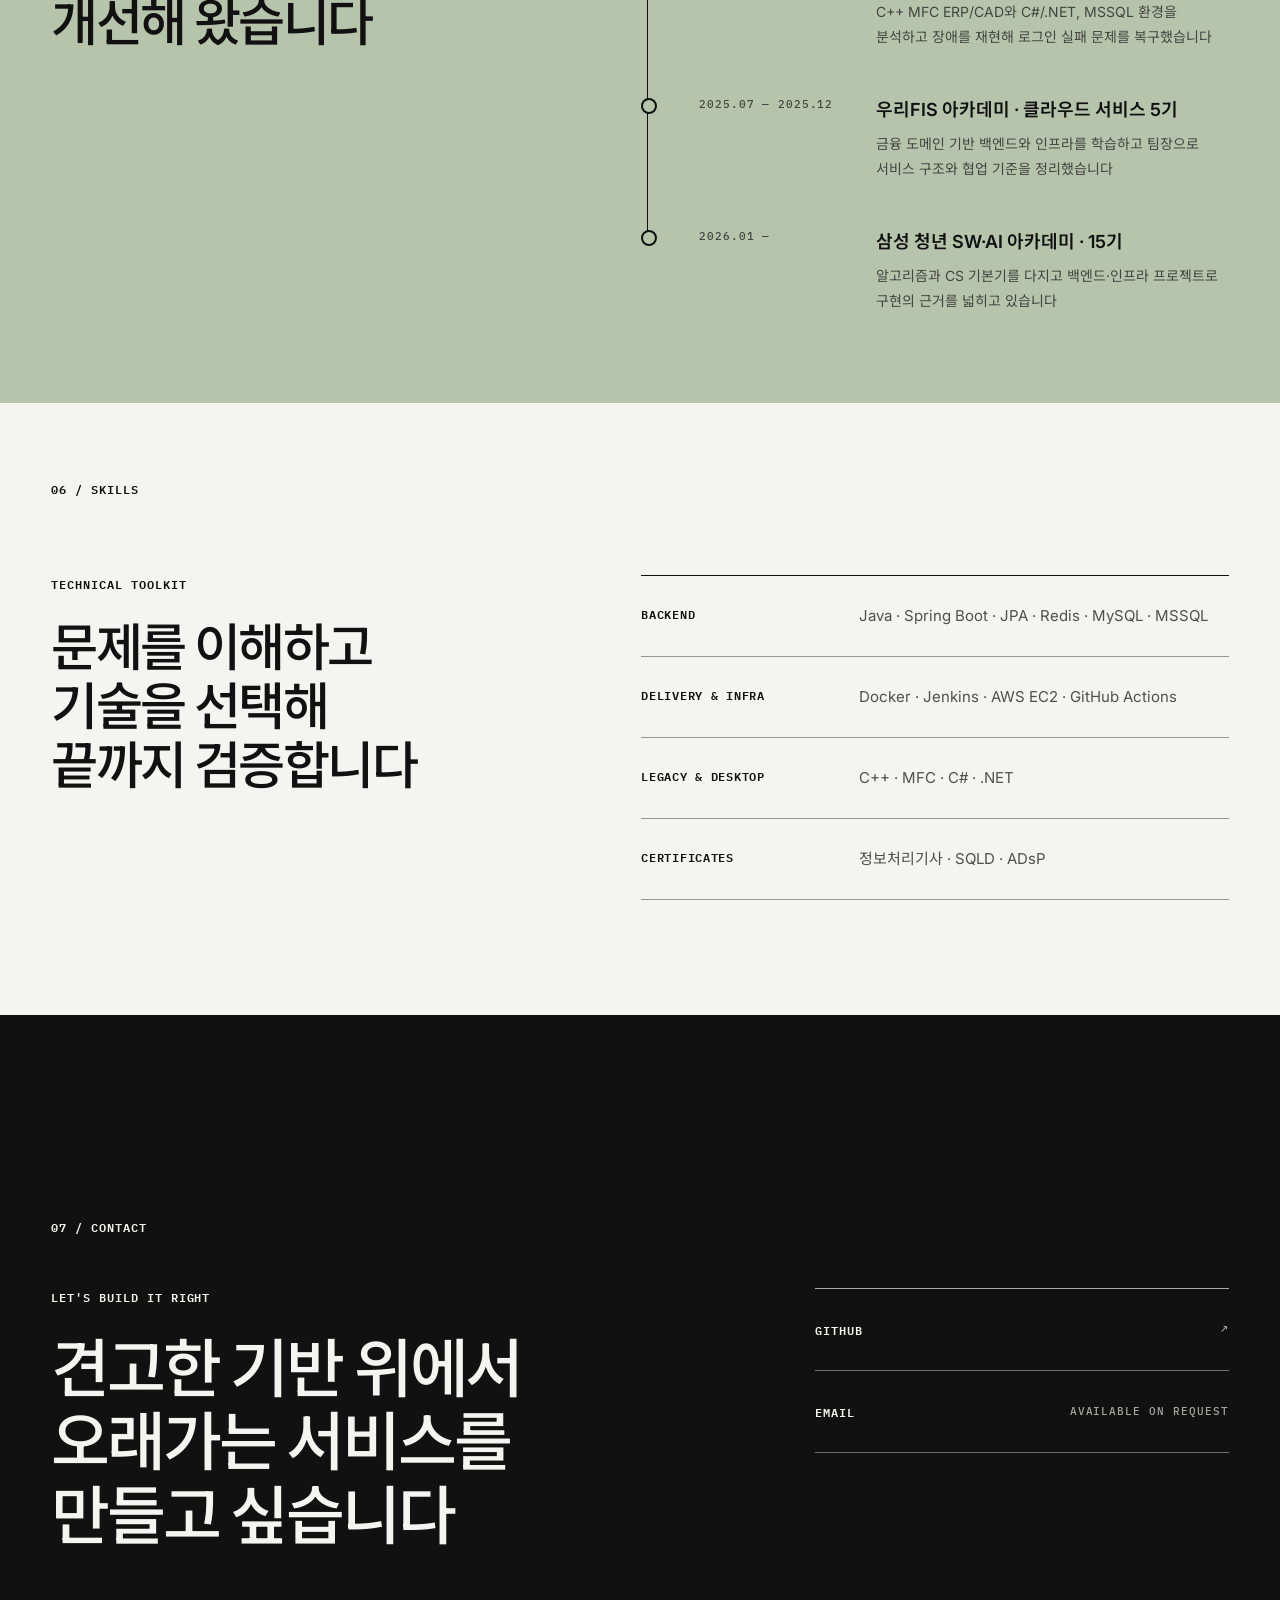
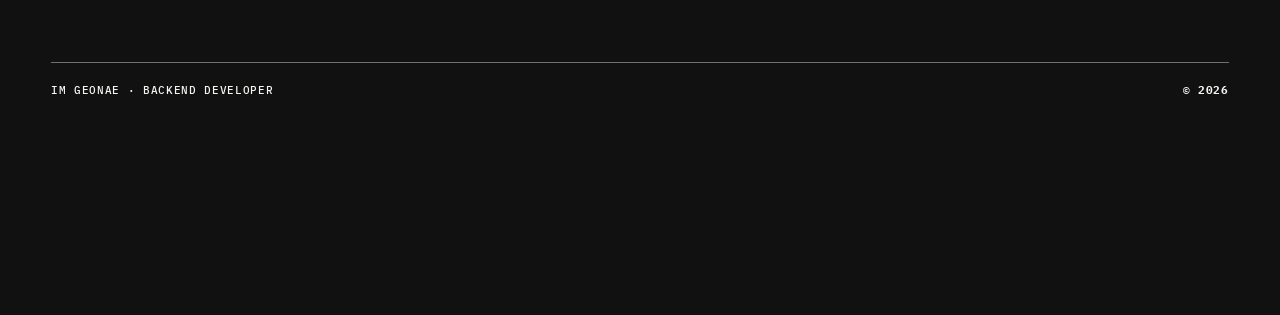
==== commit 88621710: "Refine portfolio layout and scroll navigation" ====
--- a/index.html
+++ b/index.html
@@ -14,7 +14,7 @@
     <link rel="preconnect" href="https://fonts.googleapis.com" />
     <link rel="preconnect" href="https://fonts.gstatic.com" crossorigin />
     <link href="https://fonts.googleapis.com/css2?family=IBM+Plex+Mono:wght@400;500;600&amp;family=Inter:wght@400;500;600;700&amp;family=Noto+Sans+KR:wght@400;500;600;700&amp;display=swap" rel="stylesheet" />
-    <link rel="stylesheet" href="styles.css?v=20261018-projects-heading-1" />
+    <link rel="stylesheet" href="styles.css?v=20261018-layout-nav-4" />
     <title>임건애 | Backend Developer</title>
   </head>
   <body>
@@ -23,7 +23,7 @@
     <header class="site-header" data-header>
       <a class="brand" href="#top" aria-label="처음으로">IM GEONAE</a>
       <button class="menu-button" type="button" aria-expanded="false" aria-controls="site-nav">
-        <span>MENU</span>
+        <span>MENU</span><span class="menu-current" aria-hidden="true"></span>
       </button>
       <nav class="site-nav" id="site-nav" aria-label="주요 메뉴">
         <a href="#about">ABOUT</a>
@@ -39,16 +39,16 @@
       <section class="intro dark-section" id="top" data-theme="dark" aria-labelledby="intro-title">
         <div class="intro-inner reveal">
           <p class="eyebrow">BACKEND DEVELOPER · IM GEONAE</p>
-          <h1 id="intro-title">기본을 지키고<br />안정적인 기반을 <span class="mobile-line">만드는</span><br />개발자입니다</h1>
+          <h1 id="intro-title"><span class="intro-accent">기본</span>을 지키고<br /><span class="intro-accent">안정적인 기반</span>을 <span class="mobile-line">만드는</span><br />개발자입니다</h1>
           <a class="text-link" href="#about">SCROLL TO EXPLORE <span aria-hidden="true">↓</span></a>
         </div>
       </section>
 
-      <section class="statement section-shell" data-theme="light" aria-labelledby="statement-title">
+      <section class="statement section-shell" data-theme="light" data-nav="about" aria-labelledby="statement-title">
         <div class="section-index">01 / STANDARD</div>
         <div class="statement-copy reveal">
-          <h2 id="statement-title">정확하게 쌓은 기반은<br />다음 변화의 속도가 됩니다</h2>
-          <p>빠르게 끝내는 것보다 다시 고치지 않을 기준을 먼저 세웁니다<br />실패 상황까지 설계하고 판단의 근거를 코드와 기록으로 남깁니다</p>
+          <h2 id="statement-title">기준을 먼저 세우고<br />실패까지 대비합니다</h2>
+          <p><span>구현 전에 데이터 흐름과 예외를 확인합니다.</span><span>설계 이유를 기록해 같은 문제의 반복을 줄입니다.</span></p>
         </div>
         <dl class="standard-list reveal">
           <div><dt>01</dt><dd>정합성을 먼저 확인합니다</dd></div>
@@ -57,7 +57,7 @@
         </dl>
       </section>
 
-      <section class="about section-shell" id="about" data-theme="light" aria-labelledby="about-title">
+      <section class="about section-shell" id="about" data-theme="light" data-nav="about" aria-labelledby="about-title">
         <div class="about-copy reveal">
           <div class="section-index">02 / ABOUT</div>
           <p class="eyebrow">HELLO, I AM</p>
@@ -89,7 +89,7 @@
         </figure>
       </section>
 
-      <section class="projects section-shell" id="projects" data-theme="light" aria-labelledby="projects-title">
+      <section class="projects section-shell" id="projects" data-theme="light" data-nav="projects" aria-labelledby="projects-title">
         <div class="projects-heading reveal">
           <h2 class="section-index" id="projects-title">03 / PROJECTS</h2>
         </div>
@@ -145,7 +145,7 @@
         </article>
       </section>
 
-      <section class="principles dark-section section-shell" id="principles" data-theme="dark" aria-labelledby="principles-title">
+      <section class="principles dark-section section-shell" id="principles" data-theme="dark" data-nav="principles" aria-labelledby="principles-title">
         <div class="section-index">04 / PRINCIPLES</div>
         <div class="principles-heading reveal">
           <p class="eyebrow">FOUNDATION BEFORE SPEED</p>
@@ -158,11 +158,11 @@
         </ol>
       </section>
 
-      <section class="experience section-shell" id="experience" data-theme="sage" aria-labelledby="experience-title">
+      <section class="experience section-shell" id="experience" data-theme="sage" data-nav="experience" aria-labelledby="experience-title">
         <div class="section-index">05 / EXPERIENCE</div>
         <div class="experience-heading reveal">
           <p class="eyebrow">LEARN · BUILD · IMPROVE</p>
-          <h2 id="experience-title">낯선 시스템을 읽고<br />안정적으로 개선해 왔습니다</h2>
+          <h2 id="experience-title">낯선 시스템을 읽고<br />안정적으로<br />개선해 왔습니다</h2>
         </div>
         <ol class="timeline">
           <li class="reveal"><time>2018.03 — 2025.02</time><div><h3>동덕여자대학교 컴퓨터학과</h3><p>소프트웨어 개발에 필요한 전공 기반을 쌓고 프로젝트와 실무 경험으로 확장했습니다</p></div></li>
@@ -172,11 +172,11 @@
         </ol>
       </section>
 
-      <section class="skills section-shell" id="skills" data-theme="light" aria-labelledby="skills-title">
+      <section class="skills section-shell" id="skills" data-theme="light" data-nav="skills" aria-labelledby="skills-title">
         <div class="section-index">06 / SKILLS</div>
         <div class="skills-heading reveal">
           <p class="eyebrow">TECHNICAL TOOLKIT</p>
-          <h2 id="skills-title">기술은 문제를 정확히<br />해결하기 위해 선택합니다</h2>
+          <h2 id="skills-title">문제를 이해하고<br />기술을 선택해<br />끝까지 검증합니다</h2>
         </div>
         <dl class="skill-list reveal">
           <div><dt>BACKEND</dt><dd>Java · Spring Boot · JPA · Redis · MySQL · MSSQL</dd></div>
@@ -186,7 +186,7 @@
         </dl>
       </section>
 
-      <section class="contact dark-section section-shell" id="contact" data-theme="dark" aria-labelledby="contact-title">
+      <section class="contact dark-section section-shell" id="contact" data-theme="dark" data-nav="contact" aria-labelledby="contact-title">
         <div class="section-index">07 / CONTACT</div>
         <div class="contact-copy reveal">
           <p class="eyebrow">LET'S BUILD IT RIGHT</p>
@@ -200,6 +200,6 @@
       </section>
     </main>
 
-    <script src="script.js?v=20261014-2"></script>
+    <script src="script.js?v=20261018-scroll-nav-2"></script>
   </body>
 </html>
--- a/styles.css
+++ b/styles.css
@@ -186,6 +186,8 @@
   letter-spacing: -.055em;
 }
 
+.intro-accent { color: var(--sage); }
+
 .mobile-line { display: inline; }
 
 .text-link {
@@ -228,6 +230,8 @@
   line-height: 1.9;
 }
 
+.statement-copy p span { display: block; }
+
 .standard-list { border-top: 1px solid var(--ink); }
 
 .standard-list div {
@@ -248,7 +252,7 @@
   column-gap: clamp(40px, 6vw, 100px);
   align-items: center;
   padding-top: 0;
-  padding-bottom: 0;
+  padding-bottom: clamp(72px, 6vw, 116px);
   background: var(--paper);
 }
 
@@ -432,13 +436,13 @@
 
 .principles {
   display: grid;
-  grid-template-columns: minmax(300px, .85fr) minmax(420px, 1.15fr);
-  column-gap: clamp(60px, 9vw, 150px);
+  grid-template-columns: minmax(0, .92fr) minmax(420px, 1.08fr);
+  column-gap: clamp(60px, 7vw, 120px);
   align-items: start;
 }
 
 .principles .section-index { grid-column: 1 / -1; }
-.principles-heading h2 { margin-top: 24px; }
+.principles-heading h2 { margin-top: 24px; font-size: clamp(38px, 4.3vw, 72px); }
 .principle-list { border-top: 1px solid rgb(244 244 240 / 68%); }
 
 .principle-list li {
@@ -456,14 +460,14 @@
 
 .experience {
   display: grid;
-  grid-template-columns: minmax(300px, .78fr) minmax(520px, 1.22fr);
-  column-gap: clamp(60px, 8vw, 130px);
+  grid-template-columns: minmax(0, .92fr) minmax(520px, 1.08fr);
+  column-gap: clamp(60px, 7vw, 120px);
   align-items: start;
   background: var(--sage);
 }
 
 .experience .section-index { grid-column: 1 / -1; }
-.experience-heading h2 { margin-top: 24px; }
+.experience-heading h2 { margin-top: 24px; font-size: clamp(36px, 4vw, 64px); }
 .timeline {
   position: relative;
   padding-left: 58px;
@@ -512,14 +516,14 @@
 
 .skills {
   display: grid;
-  grid-template-columns: minmax(300px, .8fr) minmax(520px, 1.2fr);
-  column-gap: clamp(60px, 9vw, 150px);
+  grid-template-columns: minmax(0, .92fr) minmax(520px, 1.08fr);
+  column-gap: clamp(60px, 7vw, 120px);
   align-items: start;
   background: var(--paper);
 }
 
 .skills .section-index { grid-column: 1 / -1; }
-.skills-heading h2 { margin-top: 24px; }
+.skills-heading h2 { margin-top: 24px; font-size: clamp(36px, 4vw, 64px); }
 .skill-list { border-top: 1px solid var(--ink); }
 
 .skill-list div {
@@ -583,7 +587,8 @@
 
 @media (max-width: 1050px) {
   .project-row { grid-template-columns: 36px minmax(270px, .9fr) minmax(320px, 1.1fr); gap: 28px; }
-  .principles, .experience, .skills { column-gap: 54px; }
+  .principles, .experience, .skills { grid-template-columns: 1fr; }
+  .principles-heading, .experience-heading, .skills-heading { margin-bottom: 48px; }
   .principle-list li { grid-template-columns: 38px 1fr; }
   .principle-list p { grid-column: 2; }
   .timeline li { grid-template-columns: 128px 1fr; gap: 16px; }
@@ -597,7 +602,8 @@
   .site-header[data-current-theme="light"],
   .site-header[data-current-theme="sage"] { background: rgb(244 244 240 / 94%); }
   .site-header[data-current-theme="sage"] { background: rgb(183 196 172 / 94%); }
-  .menu-button { display: block; }
+  .menu-button { display: flex; align-items: center; }
+  .menu-current:not(:empty)::before { content: "/"; margin: 0 8px; opacity: .6; }
 
   .site-nav {
     position: fixed;
@@ -616,6 +622,7 @@
 
   .site-nav.is-open { transform: none; }
   .site-nav a { padding: 15px 0; border-bottom: 1px solid rgb(17 17 17 / 20%); }
+  .site-nav a.is-active { padding-left: 12px; box-shadow: inset 4px 0 0 var(--sage); }
   .site-nav a::after { display: none; }
   .section-shell { min-height: auto; padding-top: 76px; padding-bottom: 76px; }
   .section-index { margin-bottom: 36px; }
@@ -632,7 +639,6 @@
   .skills,
   .contact { grid-template-columns: 1fr; }
 
-  .statement-copy p br { display: none; }
   .standard-list { margin-top: 58px; }
   .about .section-index { margin-bottom: 24px; }
   .about-copy { margin-bottom: 40px; }
